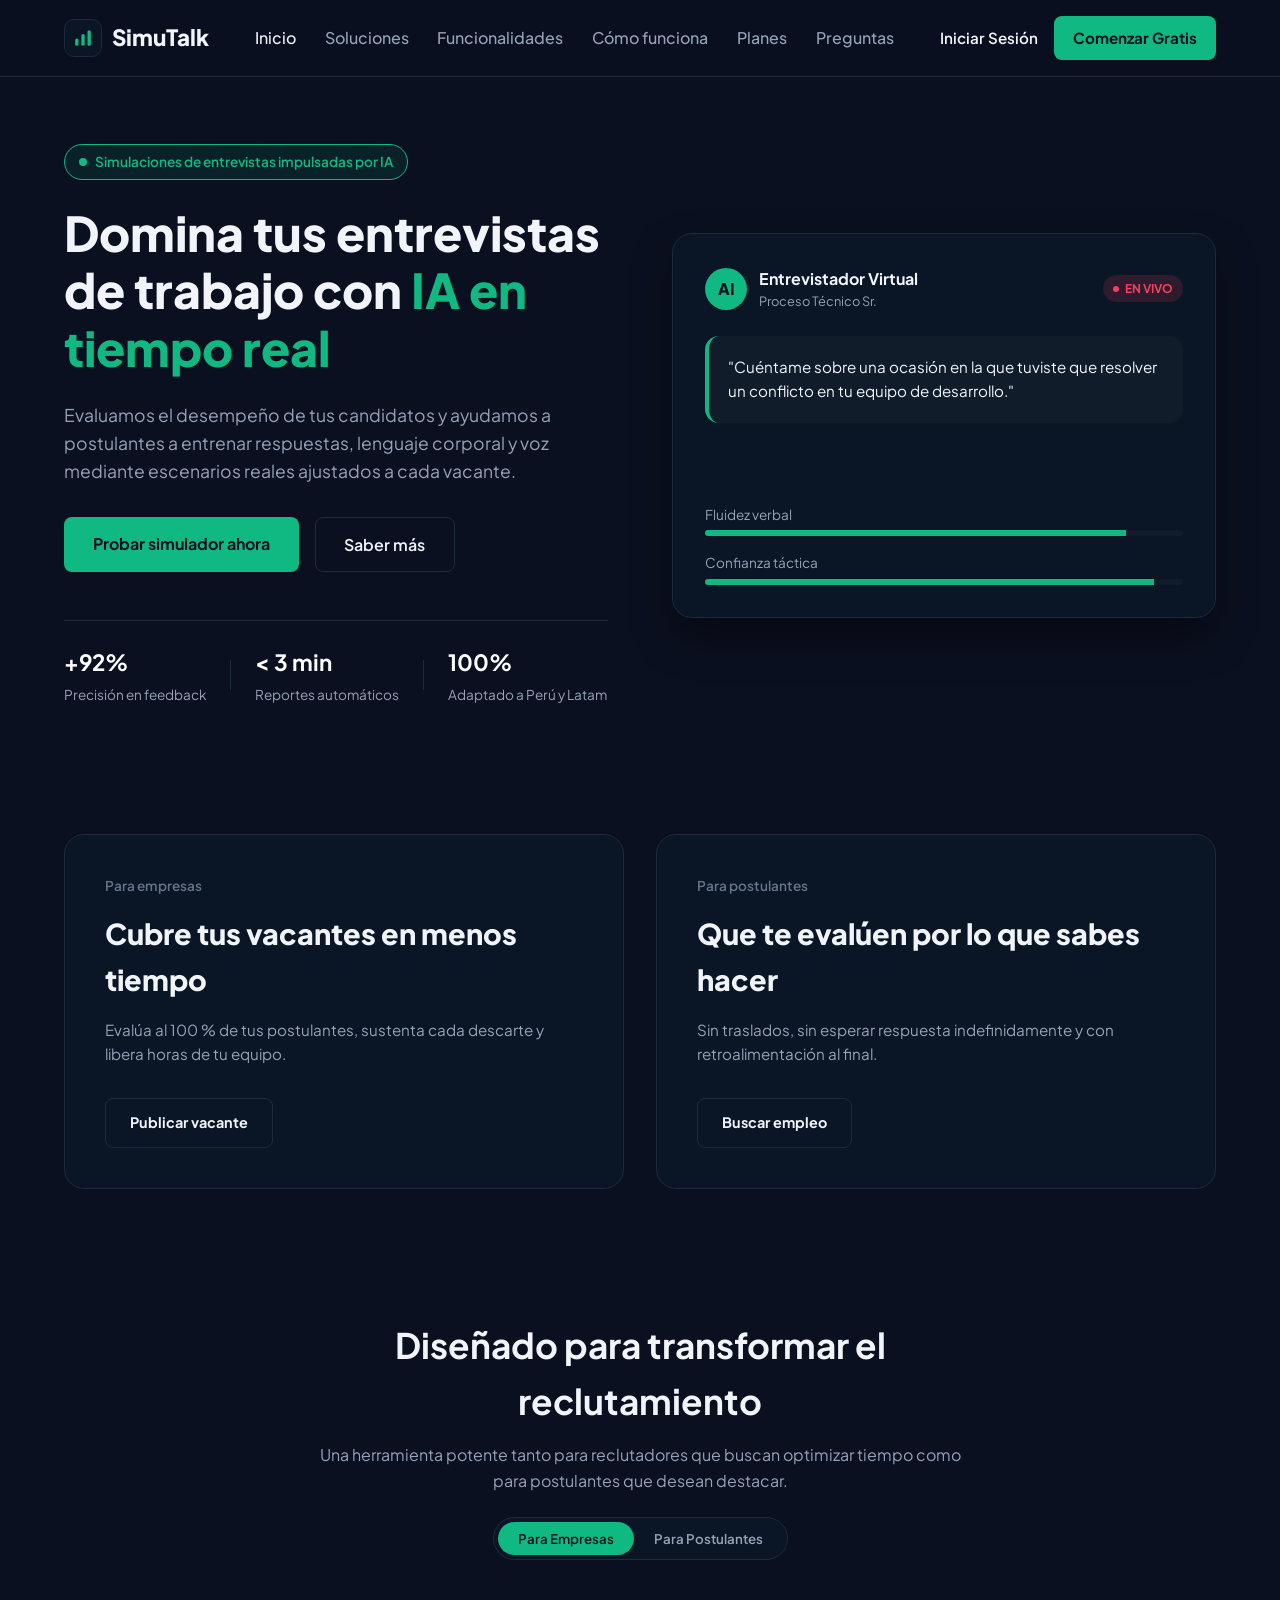
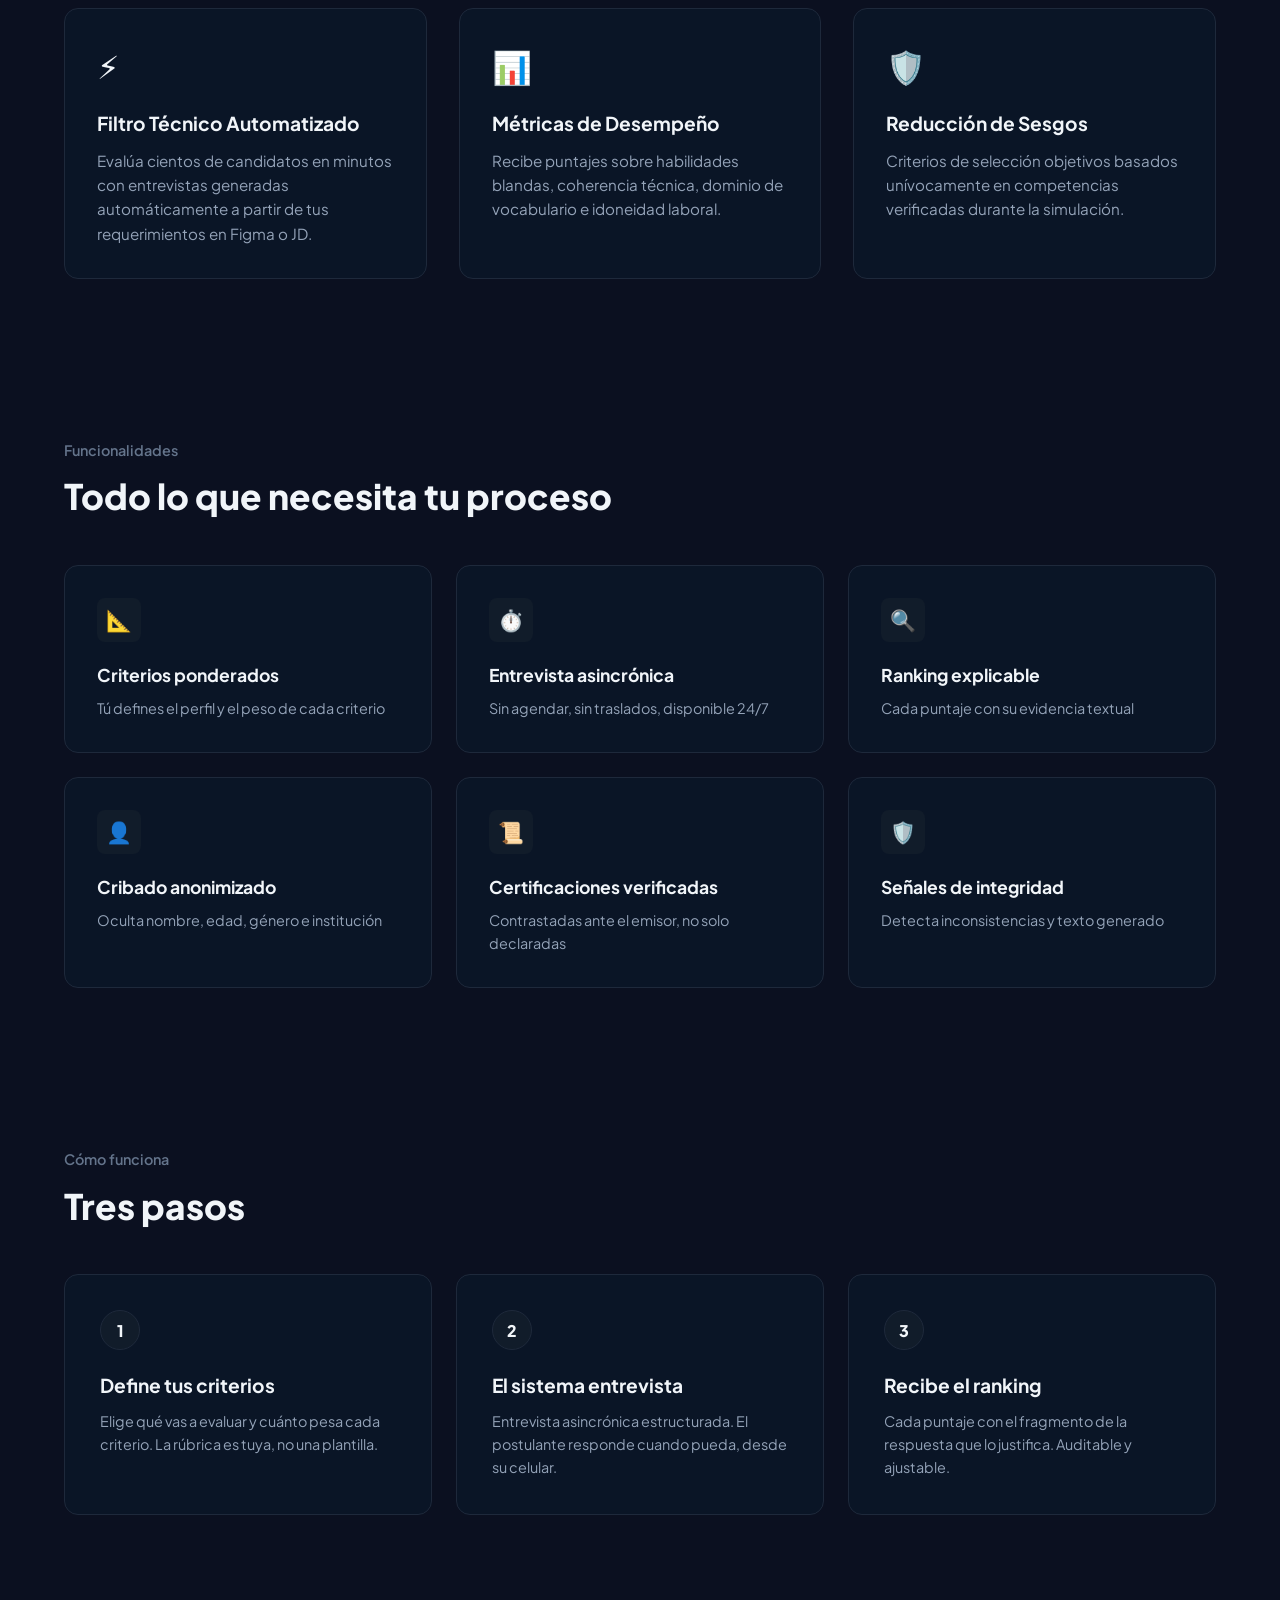
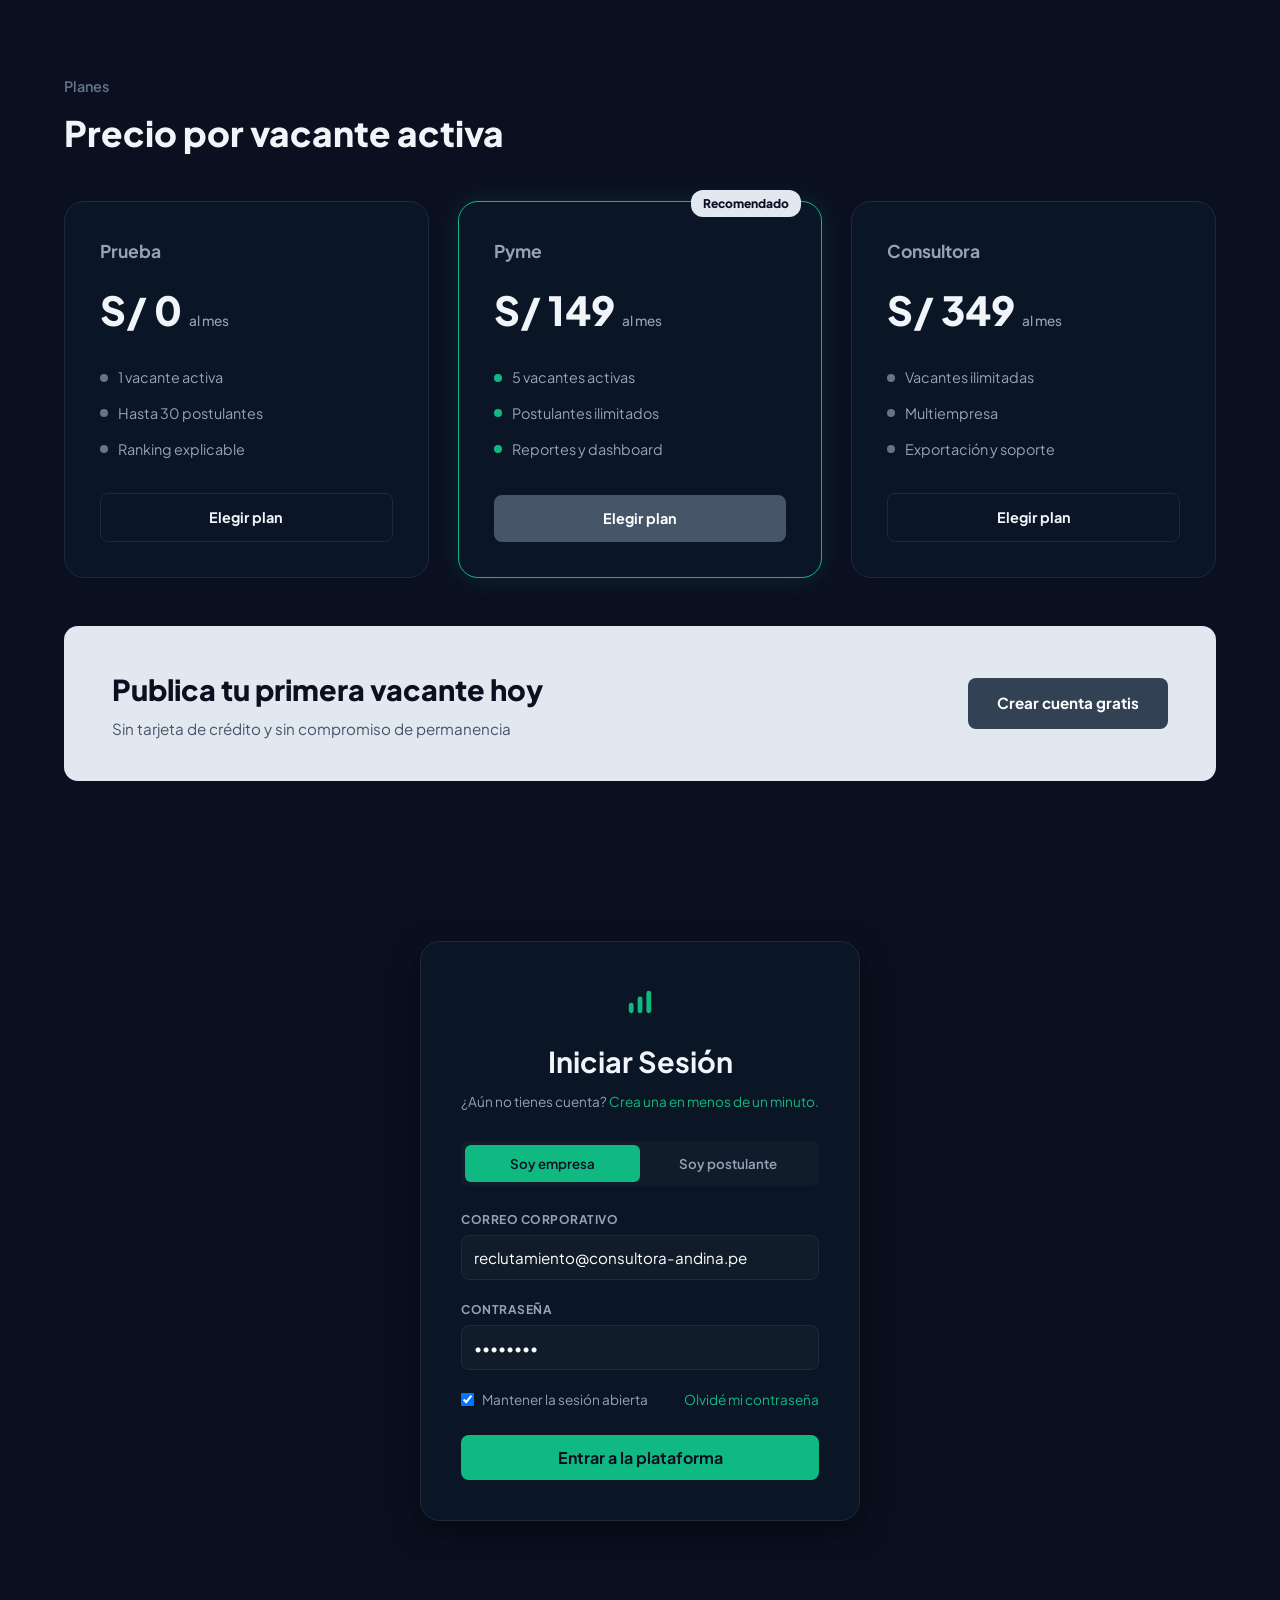
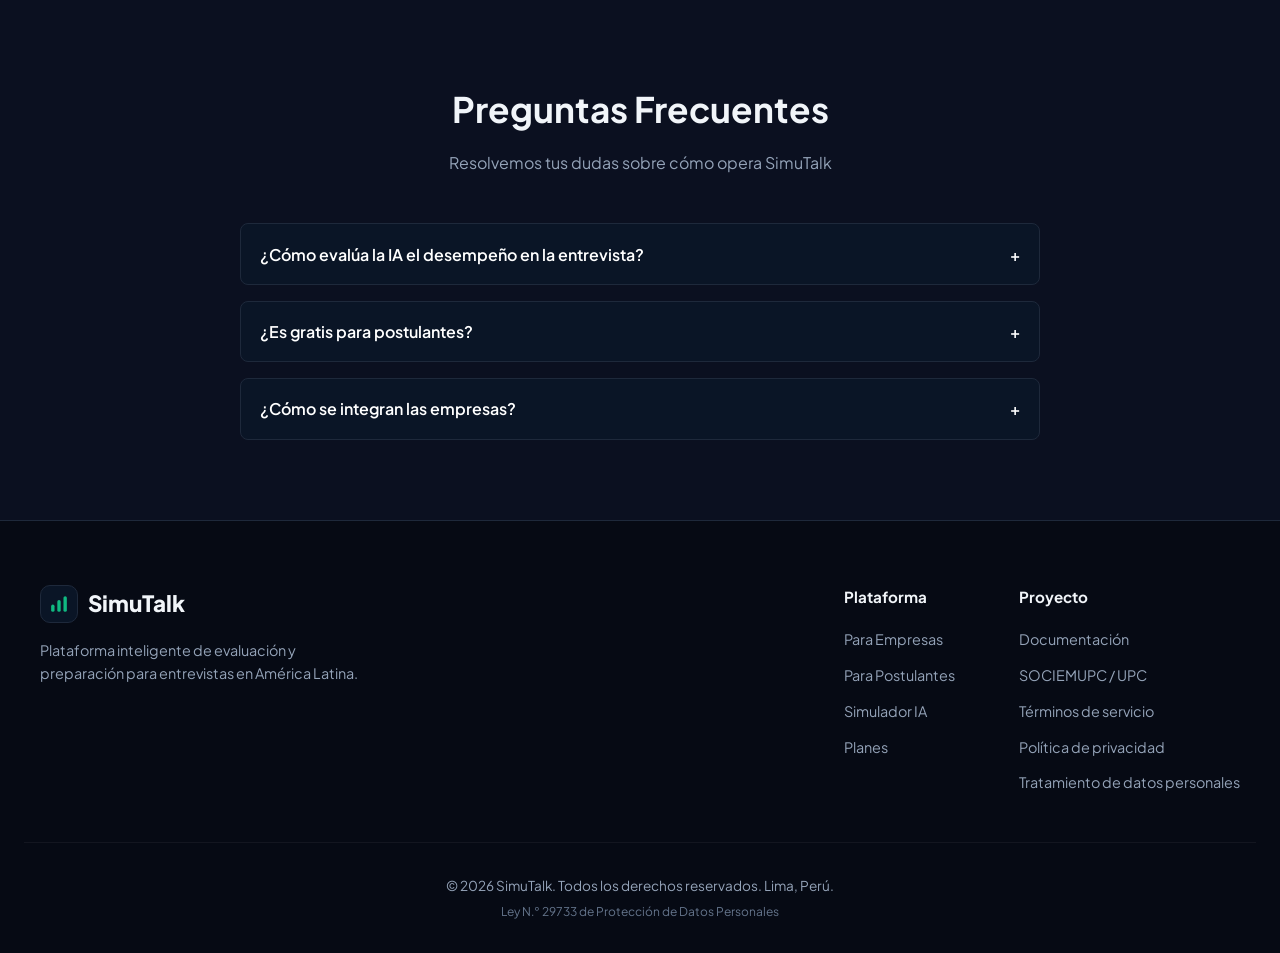
==== index.html @ 4c12c2a9 "Landing-page" ====
<!DOCTYPE html>
<html lang="es">
  <head>
    <meta charset="UTF-8" />
    <meta name="viewport" content="width=device-width, initial-scale=1.0" />
    <title>SimuTalk - Plataforma de Simulación de Entrevistas con IA</title>
    <link rel="preconnect" href="https://fonts.googleapis.com" />
    <link rel="preconnect" href="https://fonts.gstatic.com" crossorigin />
    <link
      href="https://fonts.googleapis.com/css2?family=Plus+Jakarta+Sans:wght@400;500;600;700;800&display=swap"
      rel="stylesheet"
    />
    <link rel="stylesheet" href="styles.css" />
  </head>
  <body>
    <!-- NAVEGACIÓN -->
    <header class="navbar">
      <div class="nav-container">
        <a href="#" class="brand-logo">
          <div class="logo-icon">
            <svg
              viewBox="0 0 100 100"
              fill="none"
              xmlns="http://www.w3.org/2000/svg"
            >
              <rect
                x="22"
                y="52"
                width="12"
                height="26"
                rx="6"
                fill="#10B981"
              />
              <rect
                x="44"
                y="36"
                width="12"
                height="42"
                rx="6"
                fill="#10B981"
              />
              <rect
                x="66"
                y="22"
                width="12"
                height="56"
                rx="6"
                fill="#10B981"
              />
            </svg>
          </div>
          <span class="logo-text">SimuTalk</span>
        </a>

        <nav class="nav-menu" id="navMenu">
          <a href="#inicio" class="nav-link active">Inicio</a>
          <a href="#soluciones" class="nav-link">Soluciones</a>
          <a href="#funcionalidades" class="nav-link">Funcionalidades</a>
          <a href="#como-funciona" class="nav-link">Cómo funciona</a>
          <a href="#planes" class="nav-link">Planes</a>
          <a href="#faq" class="nav-link">Preguntas</a>
        </nav>

        <div class="nav-actions">
          <a href="#login" class="btn-login-nav">Iniciar Sesión</a>
          <a href="#login" class="btn-primary-nav">Comenzar Gratis</a>
        </div>

        <button class="menu-toggle" id="menuToggle" aria-label="Abrir menú">
          <span></span>
          <span></span>
          <span></span>
        </button>
      </div>
    </header>

    <!-- HERO SECTION -->
    <section class="hero-section" id="inicio">
      <div class="hero-container">
        <div class="hero-content">
          <div class="hero-badge">
            <span class="badge-dot"></span>
            Simulaciones de entrevistas impulsadas por IA
          </div>
          <h1 class="hero-title">
            Domina tus entrevistas de trabajo con
            <span class="highlight">IA en tiempo real</span>
          </h1>
          <p class="hero-description">
            Evaluamos el desempeño de tus candidatos y ayudamos a postulantes a
            entrenar respuestas, lenguaje corporal y voz mediante escenarios
            reales ajustados a cada vacante.
          </p>
          <div class="hero-buttons">
            <a href="#login" class="btn-hero-primary">Probar simulador ahora</a>
            <a href="#soluciones" class="btn-hero-secondary">Saber más</a>
          </div>
          <div class="hero-stats">
            <div class="stat-item">
              <strong>+92%</strong>
              <span>Precisión en feedback</span>
            </div>
            <div class="stat-divider"></div>
            <div class="stat-item">
              <strong>&lt; 3 min</strong>
              <span>Reportes automáticos</span>
            </div>
            <div class="stat-divider"></div>
            <div class="stat-item">
              <strong>100%</strong>
              <span>Adaptado a Perú y Latam</span>
            </div>
          </div>
        </div>

        <div class="hero-visual">
          <div class="visual-card-main">
            <div class="card-header">
              <div class="card-user">
                <div class="avatar-ph">AI</div>
                <div>
                  <h4>Entrevistador Virtual</h4>
                  <p>Proceso Técnico Sr.</p>
                </div>
              </div>
              <span class="live-pill"><span class="pulse"></span> EN VIVO</span>
            </div>
            <div class="card-body">
              <div class="chat-bubble ai-bubble">
                "Cuéntame sobre una ocasión en la que tuviste que resolver un
                conflicto en tu equipo de desarrollo."
              </div>
              <div class="audio-wave">
                <span></span><span></span><span></span><span></span
                ><span></span> <span></span><span></span><span></span>
              </div>
              <div class="metrics-grid">
                <div class="metric">
                  <span>Fluidez verbal</span>
                  <div class="progress-bar">
                    <div class="fill" style="width: 88%"></div>
                  </div>
                </div>
                <div class="metric">
                  <span>Confianza táctica</span>
                  <div class="progress-bar">
                    <div class="fill" style="width: 94%"></div>
                  </div>
                </div>
              </div>
            </div>
          </div>
        </div>
      </div>
    </section>

    <!-- SECCIÓN DUAL CTA POR PÚBLICO -->
    <section class="dual-cta-section">
      <div class="section-container">
        <div class="dual-grid">
          <div class="dual-card">
            <span class="category-tag">Para empresas</span>
            <h2>Cubre tus vacantes en menos tiempo</h2>
            <p>
              Evalúa al 100 % de tus postulantes, sustenta cada descarte y
              libera horas de tu equipo.
            </p>
            <a href="#login" class="btn-cta-card">Publicar vacante</a>
          </div>
          <div class="dual-card">
            <span class="category-tag">Para postulantes</span>
            <h2>Que te evalúen por lo que sabes hacer</h2>
            <p>
              Sin traslados, sin esperar respuesta indefinidamente y con
              retroalimentación al final.
            </p>
            <a href="#login" class="btn-cta-card">Buscar empleo</a>
          </div>
        </div>
      </div>
    </section>

    <!-- SECCIÓN SOLUCIONES -->
    <section class="solutions-section" id="soluciones">
      <div class="section-header">
        <h2>Diseñado para transformar el reclutamiento</h2>
        <p>
          Una herramienta potente tanto para reclutadores que buscan optimizar
          tiempo como para postulantes que desean destacar.
        </p>

        <div class="toggle-container">
          <button class="toggle-btn active" id="tab-empresa">
            Para Empresas
          </button>
          <button class="toggle-btn" id="tab-postulante">
            Para Postulantes
          </button>
        </div>
      </div>

      <!-- Contenido Empresa -->
      <div class="solutions-grid" id="content-empresa">
        <div class="solution-card">
          <div class="card-icon">⚡</div>
          <h3>Filtro Técnico Automatizado</h3>
          <p>
            Evalúa cientos de candidatos en minutos con entrevistas generadas
            automáticamente a partir de tus requerimientos en Figma o JD.
          </p>
        </div>
        <div class="solution-card">
          <div class="card-icon">📊</div>
          <h3>Métricas de Desempeño</h3>
          <p>
            Recibe puntajes sobre habilidades blandas, coherencia técnica,
            dominio de vocabulario e idoneidad laboral.
          </p>
        </div>
        <div class="solution-card">
          <div class="card-icon">🛡️</div>
          <h3>Reducción de Sesgos</h3>
          <p>
            Criterios de selección objetivos basados unívocamente en
            competencias verificadas durante la simulación.
          </p>
        </div>
      </div>

      <!-- Contenido Postulante -->
      <div class="solutions-grid hidden" id="content-postulante">
        <div class="solution-card">
          <div class="card-icon">🎯</div>
          <h3>Práctica Sin Estrés</h3>
          <p>
            Entrena las veces que necesites frente a una IA exigente pero
            empática antes de tu entrevista real.
          </p>
        </div>
        <div class="solution-card">
          <div class="card-icon">💡</div>
          <h3>Feedback Inmediato</h3>
          <p>
            Descubre al instante tus muletillas, pausas innecesarias y
            fortalezas en tu discurso para corregir al momento.
          </p>
        </div>
        <div class="solution-card">
          <div class="card-icon">📈</div>
          <h3>Banco de Preguntas Reales</h3>
          <p>
            Accede a preguntas de evaluación utilizadas actualmente por empresas
            top del sector TI y de servicios.
          </p>
        </div>
      </div>
    </section>

    <!-- SECCIÓN FUNCIONALIDADES -->
    <section class="features-section" id="funcionalidades">
      <div class="section-container">
        <div class="section-header-left">
          <span class="sub-title-tag">Funcionalidades</span>
          <h2>Todo lo que necesita tu proceso</h2>
        </div>

        <div class="features-grid">
          <div class="feature-card">
            <div class="feature-icon-box">📐</div>
            <h3>Criterios ponderados</h3>
            <p>Tú defines el perfil y el peso de cada criterio</p>
          </div>
          <div class="feature-card">
            <div class="feature-icon-box">⏱️</div>
            <h3>Entrevista asincrónica</h3>
            <p>Sin agendar, sin traslados, disponible 24/7</p>
          </div>
          <div class="feature-card">
            <div class="feature-icon-box">🔍</div>
            <h3>Ranking explicable</h3>
            <p>Cada puntaje con su evidencia textual</p>
          </div>
          <div class="feature-card">
            <div class="feature-icon-box">👤</div>
            <h3>Cribado anonimizado</h3>
            <p>Oculta nombre, edad, género e institución</p>
          </div>
          <div class="feature-card">
            <div class="feature-icon-box">📜</div>
            <h3>Certificaciones verificadas</h3>
            <p>Contrastadas ante el emisor, no solo declaradas</p>
          </div>
          <div class="feature-card">
            <div class="feature-icon-box">🛡️</div>
            <h3>Señales de integridad</h3>
            <p>Detecta inconsistencias y texto generado</p>
          </div>
        </div>
      </div>
    </section>

    <!-- SECCIÓN CÓMO FUNCIONA -->
    <section class="how-it-works-section" id="como-funciona">
      <div class="section-container">
        <div class="section-header-left">
          <span class="sub-title-tag">Cómo funciona</span>
          <h2>Tres pasos</h2>
        </div>

        <div class="steps-grid">
          <div class="step-card">
            <div class="step-number">1</div>
            <h3>Define tus criterios</h3>
            <p>
              Elige qué vas a evaluar y cuánto pesa cada criterio. La rúbrica es
              tuya, no una plantilla.
            </p>
          </div>
          <div class="step-card">
            <div class="step-number">2</div>
            <h3>El sistema entrevista</h3>
            <p>
              Entrevista asincrónica estructurada. El postulante responde cuando
              pueda, desde su celular.
            </p>
          </div>
          <div class="step-card">
            <div class="step-number">3</div>
            <h3>Recibe el ranking</h3>
            <p>
              Cada puntaje con el fragmento de la respuesta que lo justifica.
              Auditable y ajustable.
            </p>
          </div>
        </div>
      </div>
    </section>

    <!-- SECCIÓN PLANES / PRECIOS -->
    <section class="pricing-section" id="planes">
      <div class="section-container">
        <div class="section-header-left">
          <span class="sub-title-tag">Planes</span>
          <h2>Precio por vacante activa</h2>
        </div>

        <div class="pricing-grid">
          <!-- Prueba -->
          <div class="pricing-card">
            <div class="pricing-header">
              <h3>Prueba</h3>
              <div class="price-amount">S/ 0 <span>al mes</span></div>
            </div>
            <ul class="pricing-features">
              <li><span class="check-dot"></span> 1 vacante activa</li>
              <li><span class="check-dot"></span> Hasta 30 postulantes</li>
              <li><span class="check-dot"></span> Ranking explicable</li>
            </ul>
            <a href="#login" class="btn-plan-outline">Elegir plan</a>
          </div>

          <!-- Pyme -->
          <div class="pricing-card featured">
            <div class="recommended-badge">Recomendado</div>
            <div class="pricing-header">
              <h3>Pyme</h3>
              <div class="price-amount">S/ 149 <span>al mes</span></div>
            </div>
            <ul class="pricing-features">
              <li><span class="check-dot"></span> 5 vacantes activas</li>
              <li><span class="check-dot"></span> Postulantes ilimitados</li>
              <li><span class="check-dot"></span> Reportes y dashboard</li>
            </ul>
            <a href="#login" class="btn-plan-filled">Elegir plan</a>
          </div>

          <!-- Consultora -->
          <div class="pricing-card">
            <div class="pricing-header">
              <h3>Consultora</h3>
              <div class="price-amount">S/ 349 <span>al mes</span></div>
            </div>
            <ul class="pricing-features">
              <li><span class="check-dot"></span> Vacantes ilimitadas</li>
              <li><span class="check-dot"></span> Multiempresa</li>
              <li><span class="check-dot"></span> Exportación y soporte</li>
            </ul>
            <a href="#login" class="btn-plan-outline">Elegir plan</a>
          </div>
        </div>

        <!-- Banner Publica Vacante -->
        <div class="pricing-banner">
          <div class="banner-text">
            <h3>Publica tu primera vacante hoy</h3>
            <p>Sin tarjeta de crédito y sin compromiso de permanencia</p>
          </div>
          <a href="#login" class="btn-banner-primary">Crear cuenta gratis</a>
        </div>
      </div>
    </section>

    <!-- SECCIÓN LOGIN -->
    <section class="login-section" id="login">
      <div class="login-wrapper">
        <div class="login-header">
          <div class="login-logo">
            <svg viewBox="0 0 100 100" fill="none" width="40" height="40">
              <rect
                x="22"
                y="52"
                width="12"
                height="26"
                rx="6"
                fill="#10B981"
              />
              <rect
                x="44"
                y="36"
                width="12"
                height="42"
                rx="6"
                fill="#10B981"
              />
              <rect
                x="66"
                y="22"
                width="12"
                height="56"
                rx="6"
                fill="#10B981"
              />
            </svg>
          </div>
          <h2>Iniciar Sesión</h2>
          <p class="subtitle">
            ¿Aún no tienes cuenta?
            <a href="#">Crea una en menos de un minuto.</a>
          </p>
        </div>

        <div class="role-selector">
          <button id="btn-empresa" class="role-btn active" type="button">
            Soy empresa
          </button>
          <button id="btn-postulante" class="role-btn" type="button">
            Soy postulante
          </button>
        </div>

        <form class="login-form" onsubmit="event.preventDefault();">
          <div class="form-group">
            <label id="label-email">CORREO CORPORATIVO</label>
            <input
              id="input-email"
              type="email"
              placeholder="ejemplo@empresa.com"
              value="reclutamiento@consultora-andina.pe"
              required
            />
          </div>

          <div class="form-group">
            <label>CONTRASEÑA</label>
            <input
              type="password"
              placeholder="••••••••••••"
              value="12345678"
              required
            />
          </div>

          <div class="form-options">
            <label class="checkbox-label">
              <input type="checkbox" checked />
              <span>Mantener la sesión abierta</span>
            </label>
            <a href="#" class="forgot-link">Olvidé mi contraseña</a>
          </div>

          <button type="submit" class="btn-submit">
            Entrar a la plataforma
          </button>
        </form>
      </div>
    </section>

    <!-- SECCIÓN FAQ -->
    <section class="faq-section" id="faq">
      <div class="section-header">
        <h2>Preguntas Frecuentes</h2>
        <p>Resolvemos tus dudas sobre cómo opera SimuTalk</p>
      </div>

      <div class="faq-accordion">
        <div class="faq-item">
          <button class="faq-question">
            <span>¿Cómo evalúa la IA el desempeño en la entrevista?</span>
            <span class="icon">+</span>
          </button>
          <div class="faq-answer">
            <p>
              Nuestra IA analiza transcripciones de voz en tiempo real, tono,
              velocidad de comunicación y coincidencia técnica con los
              requerimientos específicos definidos por la empresa.
            </p>
          </div>
        </div>

        <div class="faq-item">
          <button class="faq-question">
            <span>¿Es gratis para postulantes?</span>
            <span class="icon">+</span>
          </button>
          <div class="faq-answer">
            <p>
              Sí, contarás con créditos gratuitos mensuales para realizar
              simulaciones libres y recibir reportes con recomendaciones de
              mejora.
            </p>
          </div>
        </div>

        <div class="faq-item">
          <button class="faq-question">
            <span>¿Cómo se integran las empresas?</span>
            <span class="icon">+</span>
          </button>
          <div class="faq-answer">
            <p>
              Las empresas pueden cargar sus descripciones de puestos de trabajo
              o conectar su ATS para invitar postulantes a completar la etapa de
              entrevista automatizada.
            </p>
          </div>
        </div>
      </div>
    </section>

    <!-- FOOTER -->
    <footer class="footer">
      <div class="footer-container">
        <div class="footer-brand">
          <div class="brand-logo">
            <div class="logo-icon white-icon">
              <svg viewBox="0 0 100 100" fill="none" width="28" height="28">
                <rect
                  x="22"
                  y="52"
                  width="12"
                  height="26"
                  rx="6"
                  fill="#10B981"
                />
                <rect
                  x="44"
                  y="36"
                  width="12"
                  height="42"
                  rx="6"
                  fill="#10B981"
                />
                <rect
                  x="66"
                  y="22"
                  width="12"
                  height="56"
                  rx="6"
                  fill="#10B981"
                />
              </svg>
            </div>
            <span class="logo-text">SimuTalk</span>
          </div>
          <p>
            Plataforma inteligente de evaluación y preparación para entrevistas
            en América Latina.
          </p>
        </div>

        <div class="footer-links">
          <div class="link-col">
            <h4>Plataforma</h4>
            <a href="#soluciones">Para Empresas</a>
            <a href="#soluciones">Para Postulantes</a>
            <a href="#inicio">Simulador IA</a>
            <a href="#planes">Planes</a>
          </div>
          <div class="link-col">
            <h4>Proyecto</h4>
            <a href="#">Documentación</a>
            <a href="#">SOCIEMUPC / UPC</a>
            <a href="#">Términos de servicio</a>
            <a href="#">Política de privacidad</a>
            <a href="#">Tratamiento de datos personales</a>
          </div>
        </div>
      </div>
      <div class="footer-bottom">
        <p>&copy; 2026 SimuTalk. Todos los derechos reservados. Lima, Perú.</p>
        <p class="legal-subtext">
          Ley N.° 29733 de Protección de Datos Personales
        </p>
      </div>
    </footer>

    <script src="script.js"></script>
  </body>
</html>
---- styles.css ----
* {
  box-sizing: border-box;
  margin: 0;
  padding: 0;
  font-family: "Plus Jakarta Sans", system-ui, -apple-system, sans-serif;
}

body {
  background-color: #0b1020;
  color: #f1f5f9;
  line-height: 1.6;
  overflow-x: hidden;
}

a {
  color: inherit;
  text-decoration: none;
}

.section-container {
  max-width: 1200px;
  margin: 0 auto;
  padding: 0 1.5rem;
}

.section-header-left {
  margin-bottom: 2.5rem;
}

.sub-title-tag {
  color: #64748b;
  font-size: 0.9rem;
  font-weight: 600;
  display: block;
  margin-bottom: 0.4rem;
}

.section-header-left h2 {
  font-size: 2.2rem;
  font-weight: 800;
  color: #f1f5f9;
}

/* NAVBAR */
.navbar {
  position: fixed;
  top: 0;
  left: 0;
  width: 100%;
  background: rgba(11, 16, 32, 0.9);
  backdrop-filter: blur(12px);
  z-index: 1000;
  border-bottom: 1px solid #1e293b;
}

.nav-container {
  max-width: 1200px;
  margin: 0 auto;
  padding: 1rem 1.5rem;
  display: flex;
  align-items: center;
  justify-content: space-between;
}

.brand-logo {
  display: flex;
  align-items: center;
  gap: 10px;
  font-weight: 800;
  font-size: 1.4rem;
}

.logo-icon {
  width: 38px;
  height: 38px;
  background: #0a1526;
  border: 1px solid #1e293b;
  border-radius: 10px;
  display: flex;
  align-items: center;
  justify-content: center;
  padding: 4px;
}

.white-icon {
  background: #0a1526;
}

.nav-menu {
  display: flex;
  gap: 1.8rem;
}

.nav-link {
  color: #94a3b8;
  font-weight: 500;
  transition: color 0.3s;
}

.nav-link:hover,
.nav-link.active {
  color: #f1f5f9;
}

.nav-actions {
  display: flex;
  gap: 1rem;
  align-items: center;
}

.btn-login-nav {
  color: #f1f5f9;
  font-weight: 600;
  font-size: 0.95rem;
}

.btn-primary-nav {
  background: #10b981;
  color: #0b1020;
  padding: 0.6rem 1.2rem;
  border-radius: 8px;
  font-weight: 700;
  font-size: 0.95rem;
  transition: background 0.3s;
}

.btn-primary-nav:hover {
  background: #059669;
}

.menu-toggle {
  display: none;
  background: none;
  border: none;
  cursor: pointer;
  flex-direction: column;
  gap: 5px;
}

.menu-toggle span {
  width: 24px;
  height: 2px;
  background: white;
  border-radius: 2px;
}

/* HERO SECTION */
.hero-section {
  padding: 9rem 1.5rem 5rem;
  max-width: 1200px;
  margin: 0 auto;
}

.hero-container {
  display: grid;
  grid-template-columns: 1fr 1fr;
  gap: 4rem;
  align-items: center;
}

.hero-badge {
  display: inline-flex;
  align-items: center;
  gap: 8px;
  background: rgba(16, 185, 129, 0.1);
  border: 1px solid #10b981;
  color: #10b981;
  padding: 6px 14px;
  border-radius: 30px;
  font-size: 0.85rem;
  font-weight: 600;
  margin-bottom: 1.5rem;
}

.badge-dot {
  width: 8px;
  height: 8px;
  background: #10b981;
  border-radius: 50%;
}

.hero-title {
  font-size: 3rem;
  line-height: 1.2;
  font-weight: 800;
  margin-bottom: 1.5rem;
}

.hero-title .highlight {
  color: #10b981;
}

.hero-description {
  color: #94a3b8;
  font-size: 1.1rem;
  margin-bottom: 2rem;
}

.hero-buttons {
  display: flex;
  gap: 1rem;
  margin-bottom: 3rem;
}

.btn-hero-primary {
  background: #10b981;
  color: #0b1020;
  padding: 0.85rem 1.8rem;
  border-radius: 8px;
  font-weight: 700;
  transition: transform 0.2s, background 0.2s;
}

.btn-hero-primary:hover {
  background: #059669;
  transform: translateY(-2px);
}

.btn-hero-secondary {
  border: 1px solid #1e293b;
  padding: 0.85rem 1.8rem;
  border-radius: 8px;
  font-weight: 600;
  color: #f1f5f9;
}

.btn-hero-secondary:hover {
  background: #0a1526;
}

.hero-stats {
  display: flex;
  align-items: center;
  gap: 1.5rem;
  border-top: 1px solid #1e293b;
  padding-top: 1.5rem;
}

.stat-item strong {
  display: block;
  font-size: 1.4rem;
  color: white;
}

.stat-item span {
  font-size: 0.85rem;
  color: #94a3b8;
}

.stat-divider {
  width: 1px;
  height: 30px;
  background: #1e293b;
}

/* VISUAL CARD HERO */
.visual-card-main {
  background: #0a1526;
  border: 1px solid #1e293b;
  border-radius: 20px;
  padding: 2rem;
  box-shadow: 0 20px 40px rgba(0, 0, 0, 0.4);
}

.card-header {
  display: flex;
  justify-content: space-between;
  align-items: center;
  margin-bottom: 1.5rem;
}

.card-user {
  display: flex;
  gap: 12px;
  align-items: center;
}

.avatar-ph {
  width: 42px;
  height: 42px;
  background: #10b981;
  color: #0b1020;
  border-radius: 50%;
  display: flex;
  align-items: center;
  justify-content: center;
  font-weight: 800;
}

.card-user h4 {
  font-size: 1rem;
}

.card-user p {
  font-size: 0.8rem;
  color: #94a3b8;
}

.live-pill {
  font-size: 0.75rem;
  background: rgba(244, 63, 94, 0.15);
  color: #f43f5e;
  padding: 4px 10px;
  border-radius: 20px;
  font-weight: 700;
  display: flex;
  align-items: center;
  gap: 6px;
}

.pulse {
  width: 6px;
  height: 6px;
  background: #f43f5e;
  border-radius: 50%;
}

.chat-bubble {
  background: #111c2a;
  padding: 1.2rem;
  border-radius: 14px;
  border-left: 4px solid #10b981;
  margin-bottom: 1.5rem;
  font-size: 0.95rem;
}

.audio-wave {
  display: flex;
  gap: 6px;
  align-items: center;
  justify-content: center;
  height: 30px;
  margin-bottom: 1.5rem;
}

.audio-wave span {
  width: 4px;
  background: #10b981;
  border-radius: 4px;
  animation: wave 1.2s infinite ease-in-out;
}

.audio-wave span:nth-child(2) {
  animation-delay: 0.2s;
}
.audio-wave span:nth-child(3) {
  animation-delay: 0.4s;
}
.audio-wave span:nth-child(4) {
  animation-delay: 0.1s;
}
.audio-wave span:nth-child(5) {
  animation-delay: 0.5s;
}

@keyframes wave {
  0%,
  100% {
    height: 8px;
  }
  50% {
    height: 28px;
  }
}

.metrics-grid {
  display: flex;
  flex-direction: column;
  gap: 0.8rem;
}

.metric span {
  font-size: 0.85rem;
  color: #94a3b8;
}

.progress-bar {
  height: 6px;
  background: #111c2a;
  border-radius: 3px;
  overflow: hidden;
  margin-top: 4px;
}

.progress-bar .fill {
  height: 100%;
  background: #10b981;
}

/* SECCIÓN DUAL CTA POR PÚBLICO */
.dual-cta-section {
  padding: 3rem 0;
}

.dual-grid {
  display: grid;
  grid-template-columns: 1fr 1fr;
  gap: 2rem;
}

.dual-card {
  background: #0a1526;
  border: 1px solid #1e293b;
  border-radius: 20px;
  padding: 2.5rem;
  display: flex;
  flex-direction: column;
  align-items: flex-start;
  transition: transform 0.3s ease;
}

.dual-card:hover {
  transform: translateY(-4px);
  border-color: rgba(16, 185, 129, 0.4);
}

.category-tag {
  color: #64748b;
  font-size: 0.85rem;
  font-weight: 600;
  margin-bottom: 0.8rem;
}

.dual-card h2 {
  font-size: 1.8rem;
  font-weight: 800;
  margin-bottom: 1rem;
}

.dual-card p {
  color: #94a3b8;
  font-size: 0.95rem;
  margin-bottom: 2rem;
  flex-grow: 1;
}

.btn-cta-card {
  border: 1px solid #1e293b;
  padding: 0.75rem 1.5rem;
  border-radius: 8px;
  font-weight: 700;
  font-size: 0.9rem;
  color: #f1f5f9;
  transition: all 0.3s ease;
}

.btn-cta-card:hover {
  background: #10b981;
  color: #0b1020;
  border-color: #10b981;
}

/* SECCIÓN SOLUCIONES */
.solutions-section {
  padding: 5rem 1.5rem;
  max-width: 1200px;
  margin: 0 auto;
}

.section-header {
  text-align: center;
  max-width: 650px;
  margin: 0 auto 3rem;
}

.section-header h2 {
  font-size: 2.2rem;
  margin-bottom: 0.8rem;
}

.section-header p {
  color: #94a3b8;
}

.toggle-container {
  display: inline-flex;
  background: #0a1526;
  padding: 4px;
  border-radius: 30px;
  border: 1px solid #1e293b;
  margin-top: 1.5rem;
}

.toggle-btn {
  background: none;
  border: none;
  color: #94a3b8;
  padding: 8px 20px;
  border-radius: 20px;
  cursor: pointer;
  font-weight: 600;
  transition: all 0.3s;
}

.toggle-btn.active {
  background: #10b981;
  color: #0b1020;
}

.solutions-grid {
  display: grid;
  grid-template-columns: repeat(3, 1fr);
  gap: 2rem;
}

.solutions-grid.hidden {
  display: none;
}

.solution-card {
  background: #0a1526;
  border: 1px solid #1e293b;
  padding: 2rem;
  border-radius: 14px;
  transition: transform 0.3s;
}

.solution-card:hover {
  transform: translateY(-5px);
}

.card-icon {
  font-size: 2rem;
  margin-bottom: 1rem;
}

.solution-card h3 {
  font-size: 1.2rem;
  margin-bottom: 0.6rem;
}

.solution-card p {
  color: #94a3b8;
  font-size: 0.95rem;
}

/* SECCIÓN FUNCIONALIDADES */
.features-section {
  padding: 5rem 0;
}

.features-grid {
  display: grid;
  grid-template-columns: repeat(3, 1fr);
  gap: 1.5rem;
}

.feature-card {
  background: #0a1526;
  border: 1px solid #1e293b;
  border-radius: 14px;
  padding: 2rem;
  transition: border-color 0.3s;
}

.feature-card:hover {
  border-color: rgba(16, 185, 129, 0.4);
}

.feature-icon-box {
  width: 44px;
  height: 44px;
  background: #111c2a;
  border-radius: 8px;
  display: flex;
  align-items: center;
  justify-content: center;
  font-size: 1.3rem;
  margin-bottom: 1.2rem;
}

.feature-card h3 {
  font-size: 1.1rem;
  font-weight: 700;
  margin-bottom: 0.5rem;
}

.feature-card p {
  color: #94a3b8;
  font-size: 0.9rem;
}

/* CÓMO FUNCIONA / TRES PASOS */
.how-it-works-section {
  padding: 5rem 0;
}

.steps-grid {
  display: grid;
  grid-template-columns: repeat(3, 1fr);
  gap: 1.5rem;
}

.step-card {
  background: #0a1526;
  border: 1px solid #1e293b;
  border-radius: 14px;
  padding: 2.2rem;
  position: relative;
}

.step-number {
  width: 40px;
  height: 40px;
  background: #111c2a;
  border: 1px solid #1e293b;
  border-radius: 50%;
  display: flex;
  align-items: center;
  justify-content: center;
  font-weight: 800;
  color: #f1f5f9;
  margin-bottom: 1.2rem;
}

.step-card h3 {
  font-size: 1.2rem;
  font-weight: 700;
  margin-bottom: 0.6rem;
}

.step-card p {
  color: #94a3b8;
  font-size: 0.9rem;
}

/* SECCIÓN PLANES / PRECIOS */
.pricing-section {
  padding: 5rem 0;
}

.pricing-grid {
  display: grid;
  grid-template-columns: repeat(3, 1fr);
  gap: 1.8rem;
  align-items: stretch;
  margin-bottom: 3rem;
}

.pricing-card {
  background: #0a1526;
  border: 1px solid #1e293b;
  border-radius: 20px;
  padding: 2.2rem;
  display: flex;
  flex-direction: column;
  position: relative;
}

.pricing-card.featured {
  border-color: #10b981;
  box-shadow: 0 0 25px rgba(16, 185, 129, 0.15);
}

.recommended-badge {
  position: absolute;
  top: -12px;
  right: 20px;
  background: #e2e8f0;
  color: #0b1020;
  font-size: 0.75rem;
  font-weight: 800;
  padding: 4px 12px;
  border-radius: 12px;
}

.pricing-header h3 {
  font-size: 1.1rem;
  color: #94a3b8;
  margin-bottom: 0.8rem;
}

.price-amount {
  font-size: 2.5rem;
  font-weight: 800;
  color: #f1f5f9;
  margin-bottom: 1.5rem;
}

.price-amount span {
  font-size: 0.85rem;
  color: #94a3b8;
  font-weight: 500;
}

.pricing-features {
  list-style: none;
  margin-bottom: 2rem;
  flex-grow: 1;

  display: flex;
  flex-direction: column;
  gap: 0.8rem;
}

.pricing-features li {
  color: #94a3b8;
  font-size: 0.9rem;
  display: flex;
  align-items: center;
  gap: 10px;
}

.check-dot {
  width: 8px;
  height: 8px;
  background: #64748b;
  border-radius: 50%;
}

.pricing-card.featured .check-dot {
  background: #10b981;
}

.btn-plan-outline {
  display: block;
  text-align: center;
  border: 1px solid #1e293b;
  padding: 0.75rem;
  border-radius: 8px;
  font-weight: 700;
  font-size: 0.9rem;
  color: #f1f5f9;
  transition: all 0.2s;
}

.btn-plan-outline:hover {
  background: #111c2a;
}

.btn-plan-filled {
  display: block;
  text-align: center;
  background: #475569;
  color: white;
  padding: 0.75rem;
  border-radius: 8px;
  font-weight: 700;
  font-size: 0.9rem;
  transition: background 0.2s;
}

.btn-plan-filled:hover {
  background: #10b981;
  color: #0b1020;
}

/* BANNER DE PRECIOS / VACANTE */
.pricing-banner {
  background: #e2e8f0;
  color: #0b1020;
  border-radius: 14px;
  padding: 2.5rem 3rem;
  display: flex;
  justify-content: space-between;
  align-items: center;
}

.banner-text h3 {
  font-size: 1.8rem;
  font-weight: 800;
  margin-bottom: 0.3rem;
}

.banner-text p {
  color: #475569;
  font-size: 0.95rem;
}

.btn-banner-primary {
  background: #334155;
  color: white;
  padding: 0.85rem 1.8rem;
  border-radius: 8px;
  font-weight: 700;
  font-size: 0.95rem;
  transition: background 0.2s;
}

.btn-banner-primary:hover {
  background: #0f172a;
}

/* LOGIN SECTION */
.login-section {
  padding: 5rem 1.5rem;
  display: flex;
  justify-content: center;
}

.login-wrapper {
  background: #0a1526;
  border: 1px solid #1e293b;
  width: 100%;
  max-width: 440px;
  padding: 2.5rem;
  border-radius: 20px;
  box-shadow: 0 10px 30px rgba(0, 0, 0, 0.5);
}

.login-header {
  text-align: center;
  margin-bottom: 1.8rem;
}

.login-logo {
  display: flex;
  justify-content: center;
  margin-bottom: 1rem;
}

.login-header h2 {
  font-size: 1.8rem;
  margin-bottom: 0.4rem;
}

.subtitle {
  font-size: 0.85rem;
  color: #94a3b8;
}

.subtitle a {
  color: #10b981;
}

.role-selector {
  display: flex;
  background: #111c2a;
  padding: 4px;
  border-radius: 8px;
  margin-bottom: 1.5rem;
}

.role-btn {
  flex: 1;
  background: none;
  border: none;
  color: #94a3b8;
  padding: 10px;
  border-radius: 6px;
  font-weight: 600;
  cursor: pointer;
  transition: all 0.2s;
}

.role-btn.active {
  background: #10b981;
  color: #0b1020;
}

.form-group {
  margin-bottom: 1.2rem;
}

.form-group label {
  display: block;
  font-size: 0.75rem;
  font-weight: 700;
  color: #94a3b8;
  margin-bottom: 6px;
  letter-spacing: 0.5px;
}

.form-group input {
  width: 100%;
  padding: 12px;
  background: #111c2a;
  border: 1px solid #1e293b;
  border-radius: 8px;
  color: white;
  font-size: 0.95rem;
  outline: none;
}

.form-group input:focus {
  border-color: #10b981;
}

.form-options {
  display: flex;
  justify-content: space-between;
  align-items: center;
  font-size: 0.85rem;
  margin-bottom: 1.5rem;
}

.checkbox-label {
  display: flex;
  align-items: center;
  gap: 8px;
  color: #94a3b8;
  cursor: pointer;
}

.forgot-link {
  color: #10b981;
}

.btn-submit {
  width: 100%;
  background: #10b981;
  color: #0b1020;
  border: none;
  padding: 12px;
  border-radius: 8px;
  font-weight: 700;
  font-size: 1rem;
  cursor: pointer;
  transition: background 0.3s;
}

.btn-submit:hover {
  background: #059669;
}

/* FAQ */
.faq-section {
  padding: 5rem 1.5rem;
  max-width: 1200px;
  margin: 0 auto;
}

.faq-accordion {
  max-width: 800px;
  margin: 0 auto;
  display: flex;
  flex-direction: column;
  gap: 1rem;
}

.faq-item {
  background: #0a1526;
  border: 1px solid #1e293b;
  border-radius: 8px;
  overflow: hidden;
}

.faq-question {
  width: 100%;
  padding: 1.2rem;
  background: none;
  border: none;
  color: white;
  font-size: 1rem;
  font-weight: 600;
  display: flex;
  justify-content: space-between;
  align-items: center;
  cursor: pointer;
  text-align: left;
}

.faq-answer {
  display: none;
  padding: 0 1.2rem 1.2rem;
  color: #94a3b8;
  font-size: 0.95rem;
}

.faq-item.active .faq-answer {
  display: block;
}

/* FOOTER */
.footer {
  border-top: 1px solid #1e293b;
  padding: 4rem 1.5rem 2rem;
  background: #060a14;
}

.footer-container {
  max-width: 1200px;
  margin: 0 auto;
  display: flex;
  justify-content: space-between;
  gap: 3rem;
  margin-bottom: 3rem;
}

.footer-brand {
  max-width: 320px;
}

.footer-brand p {
  color: #94a3b8;
  font-size: 0.9rem;
  margin-top: 1rem;
}

.footer-links {
  display: flex;
  gap: 4rem;
}

.link-col {
  display: flex;
  flex-direction: column;
  gap: 0.8rem;
}

.link-col h4 {
  font-size: 0.95rem;
  margin-bottom: 0.4rem;
}

.link-col a {
  color: #94a3b8;
  font-size: 0.9rem;
}

.link-col a:hover {
  color: white;
}

.footer-bottom {
  text-align: center;
  color: #94a3b8;
  font-size: 0.85rem;
  border-top: 1px solid rgba(255, 255, 255, 0.05);
  padding-top: 2rem;
}

.legal-subtext {
  font-size: 0.75rem;
  color: #64748b;
  margin-top: 0.3rem;
}

/* RESPONSIVE */
@media (max-width: 900px) {
  .hero-container,
  .dual-grid,
  .solutions-grid,
  .features-grid,
  .steps-grid,
  .pricing-grid {
    grid-template-columns: 1fr;
  }

  .pricing-banner {
    flex-direction: column;
    text-align: center;
    gap: 1.5rem;
  }

  .hero-container {
    text-align: center;
  }

  .hero-buttons,
  .hero-stats {
    justify-content: center;
  }

  .nav-menu,
  .nav-actions {
    display: none;
  }

  .nav-menu.mobile-active {
    display: flex;
    flex-direction: column;
    position: absolute;
    top: 100%;
    left: 0;
    width: 100%;
    background: #0a1526;
    padding: 1.5rem;
    border-bottom: 1px solid #1e293b;
  }

  .menu-toggle {
    display: flex;
  }

  .footer-container {
    flex-direction: column;
  }
}
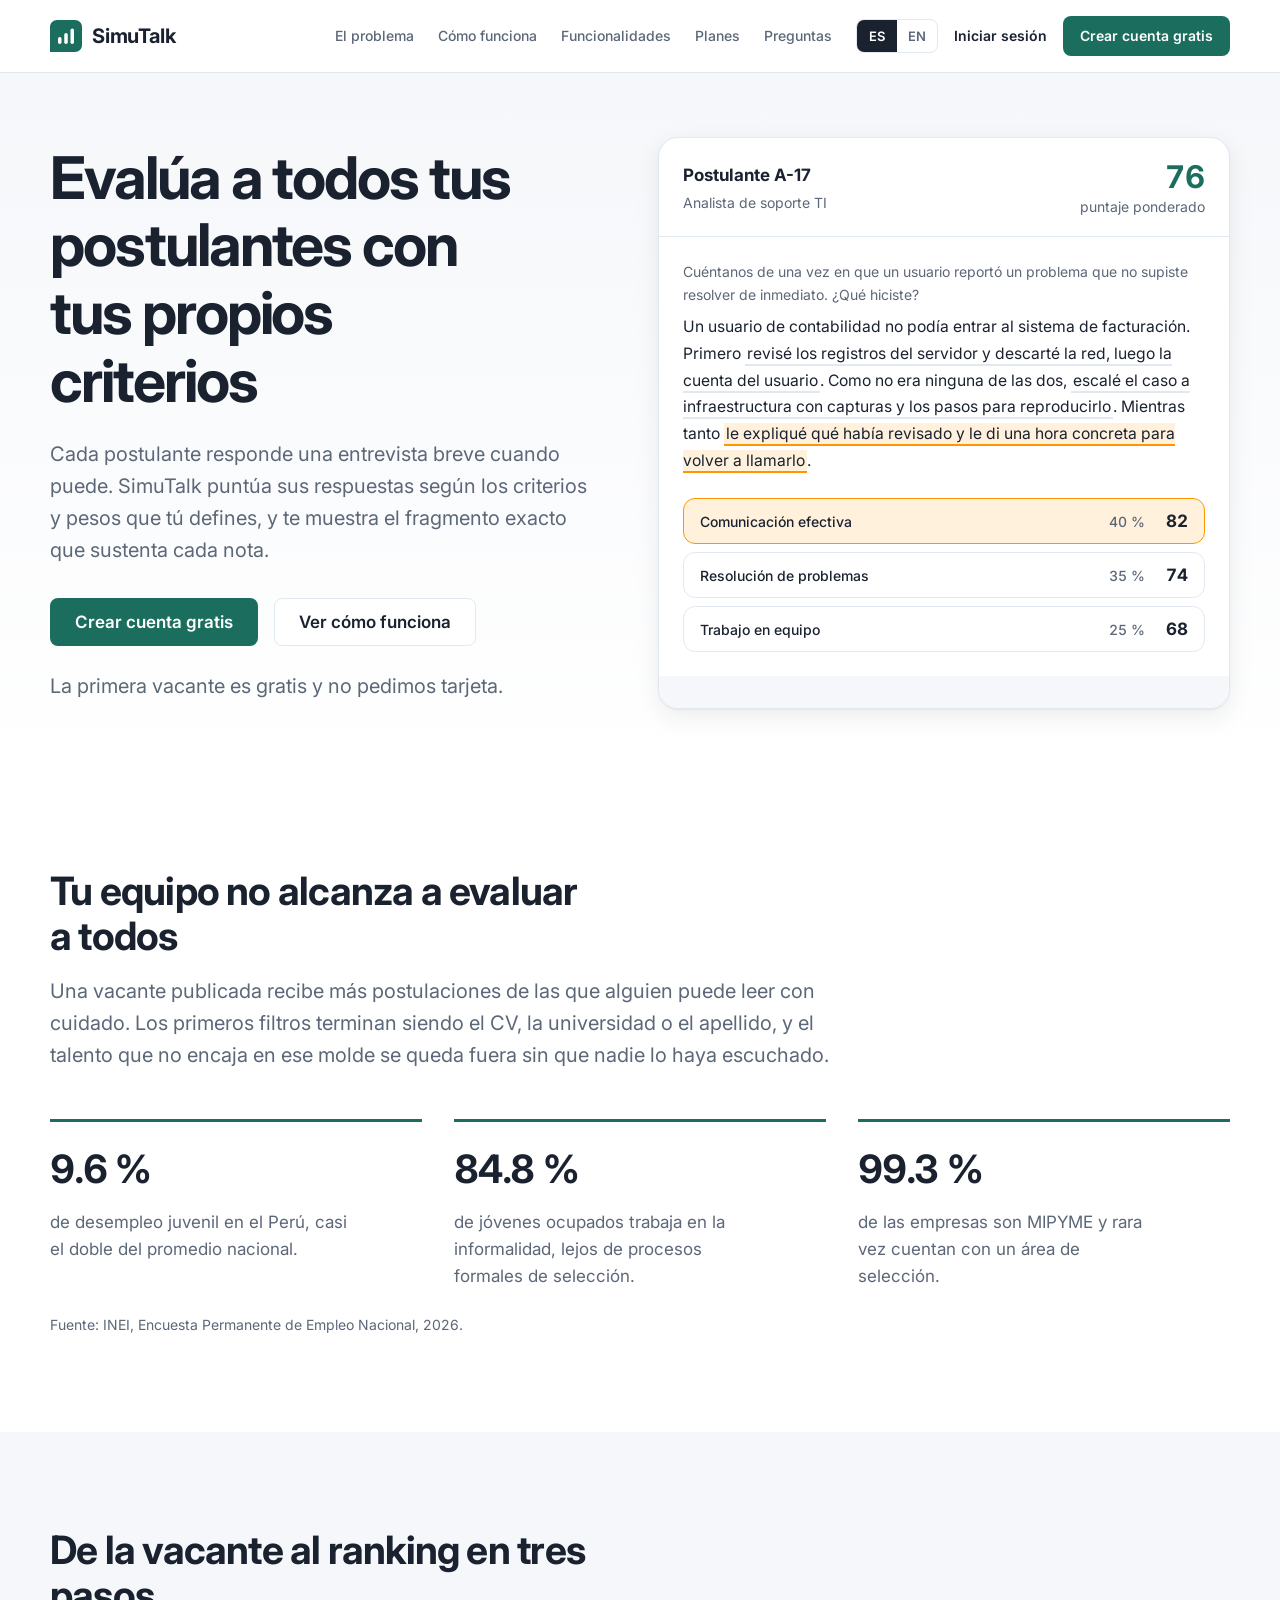
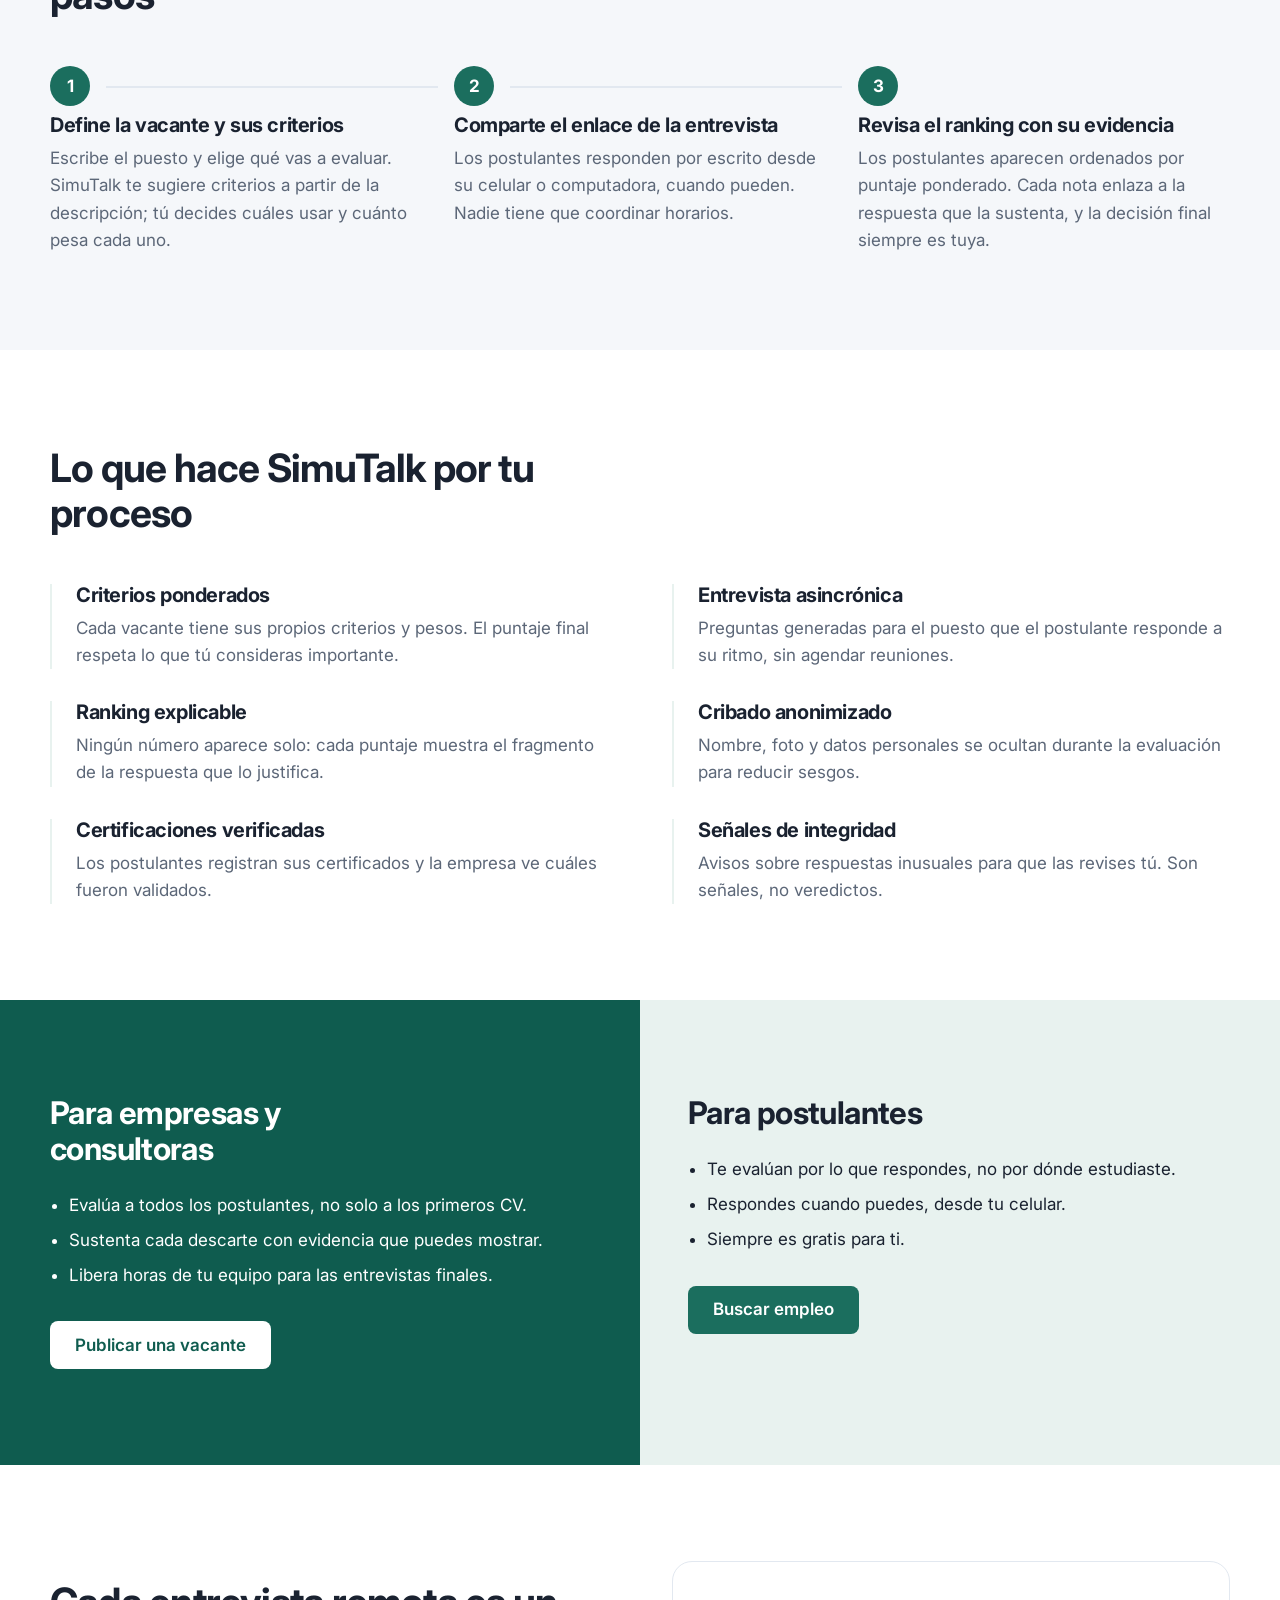
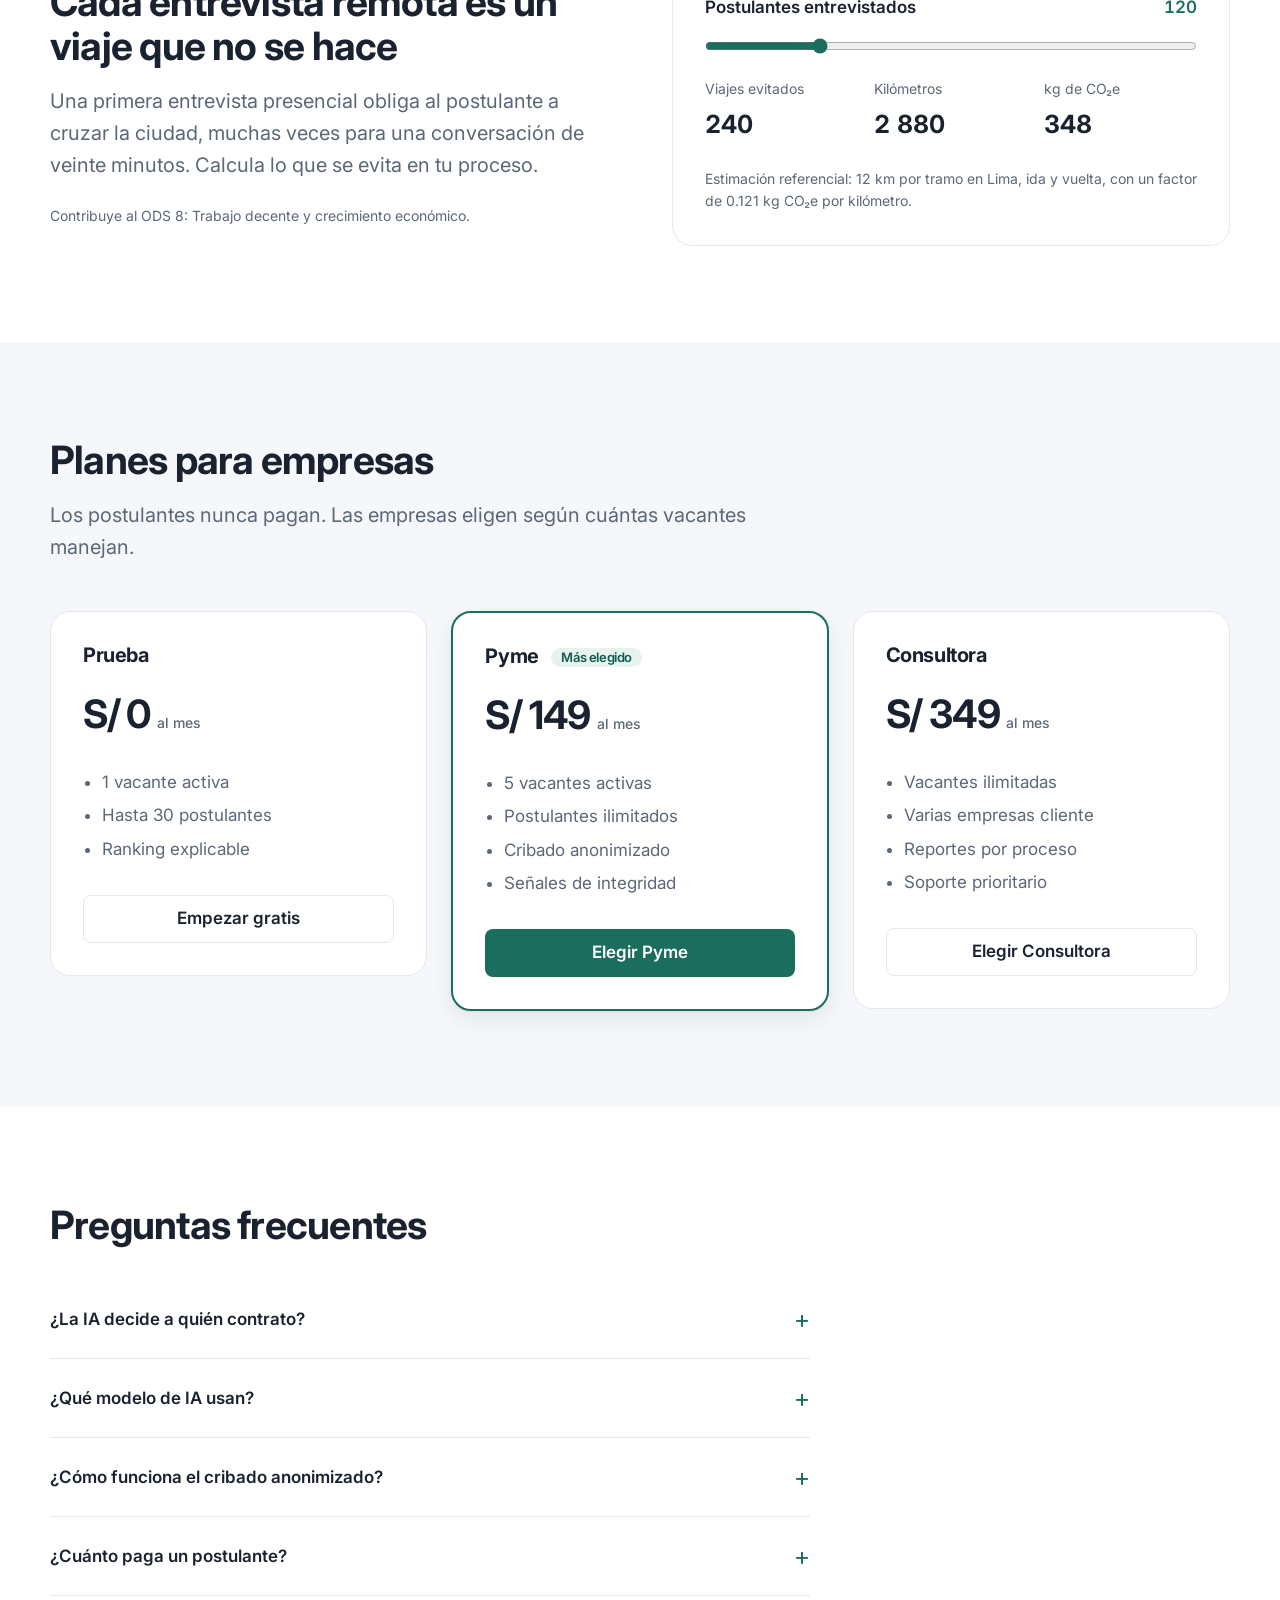
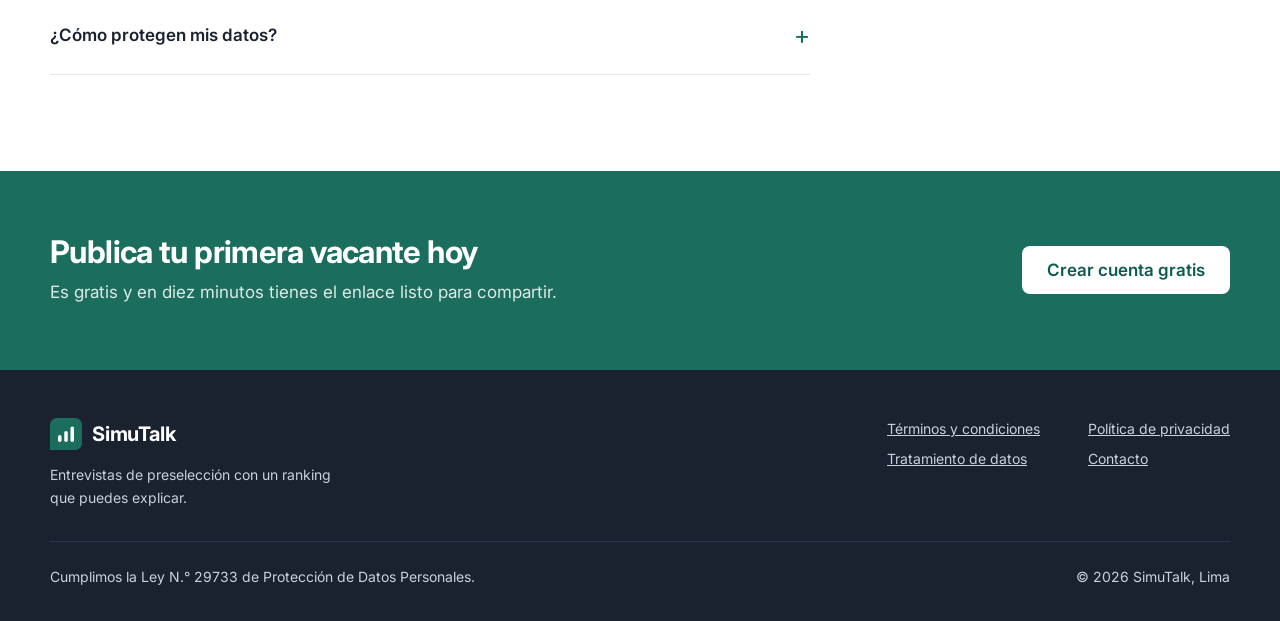
==== commit 1302c83a: "feat(landing): rebuild page with semantic HTML and ARIA" ====
--- a/index.html
+++ b/index.html
@@ -1,609 +1,443 @@
-<!DOCTYPE html>
-<html lang="es">
+<!doctype html>
+<html lang="es-419">
   <head>
-    <meta charset="UTF-8" />
-    <meta name="viewport" content="width=device-width, initial-scale=1.0" />
-    <title>SimuTalk - Plataforma de Simulación de Entrevistas con IA</title>
+    <meta charset="utf-8" />
+    <meta name="viewport" content="width=device-width, initial-scale=1" />
+    <title>SimuTalk | Entrevistas de preselección con ranking explicable</title>
+    <meta
+      name="description"
+      content="SimuTalk evalúa a todos tus postulantes con entrevistas asincrónicas y un ranking donde cada puntaje muestra la respuesta que lo sustenta."
+      data-i18n-attr="content:meta.description"
+    />
+    <link rel="icon" href="assets/favicon.svg" type="image/svg+xml" />
     <link rel="preconnect" href="https://fonts.googleapis.com" />
     <link rel="preconnect" href="https://fonts.gstatic.com" crossorigin />
     <link
-      href="https://fonts.googleapis.com/css2?family=Plus+Jakarta+Sans:wght@400;500;600;700;800&display=swap"
+      href="https://fonts.googleapis.com/css2?family=Inter:wght@400;500;600;700&display=swap"
       rel="stylesheet"
     />
-    <link rel="stylesheet" href="styles.css" />
+    <link rel="stylesheet" href="css/styles.css" />
   </head>
   <body>
-    <!-- NAVEGACIÓN -->
-    <header class="navbar">
-      <div class="nav-container">
-        <a href="#" class="brand-logo">
-          <div class="logo-icon">
-            <svg
-              viewBox="0 0 100 100"
-              fill="none"
-              xmlns="http://www.w3.org/2000/svg"
-            >
-              <rect
-                x="22"
-                y="52"
-                width="12"
-                height="26"
-                rx="6"
-                fill="#10B981"
-              />
-              <rect
-                x="44"
-                y="36"
-                width="12"
-                height="42"
-                rx="6"
-                fill="#10B981"
-              />
-              <rect
-                x="66"
-                y="22"
-                width="12"
-                height="56"
-                rx="6"
-                fill="#10B981"
-              />
-            </svg>
-          </div>
-          <span class="logo-text">SimuTalk</span>
+    <a class="saltar" href="#contenido" data-i18n="skip">Saltar al contenido</a>
+
+    <!-- Encabezado -->
+    <header class="encabezado" id="encabezado">
+      <div class="contenedor">
+        <a class="marca" href="#inicio" aria-label="SimuTalk, ir al inicio" data-i18n-attr="aria-label:brand.home">
+          <svg viewBox="0 0 64 64" aria-hidden="true">
+            <path d="M0 14C0 6.3 6.3 0 14 0h36c7.7 0 14 6.3 14 14v36c0 7.7-6.3 14-14 14H0V14z" fill="#1B6E5E" />
+            <rect x="16" y="34" width="7" height="14" rx="3.5" fill="#fff" />
+            <rect x="28.5" y="26" width="7" height="22" rx="3.5" fill="#fff" />
+            <rect x="41" y="17" width="7" height="31" rx="3.5" fill="#fff" />
+          </svg>
+          <span>SimuTalk</span>
         </a>
 
-        <nav class="nav-menu" id="navMenu">
-          <a href="#inicio" class="nav-link active">Inicio</a>
-          <a href="#soluciones" class="nav-link">Soluciones</a>
-          <a href="#funcionalidades" class="nav-link">Funcionalidades</a>
-          <a href="#como-funciona" class="nav-link">Cómo funciona</a>
-          <a href="#planes" class="nav-link">Planes</a>
-          <a href="#faq" class="nav-link">Preguntas</a>
+        <button
+          class="boton-menu"
+          type="button"
+          aria-expanded="false"
+          aria-controls="menu acciones"
+          aria-label="Abrir menú"
+          data-i18n-attr="aria-label:menu.open"
+        >
+          <span></span><span></span><span></span>
+        </button>
+
+        <nav class="navegacion" id="menu" aria-label="Principal" data-i18n-attr="aria-label:nav.label">
+          <ul>
+            <li><a href="#problema" data-i18n="nav.problem">El problema</a></li>
+            <li><a href="#como-funciona" data-i18n="nav.how">Cómo funciona</a></li>
+            <li><a href="#funcionalidades" data-i18n="nav.features">Funcionalidades</a></li>
+            <li><a href="#planes" data-i18n="nav.pricing">Planes</a></li>
+            <li><a href="#preguntas" data-i18n="nav.faq">Preguntas</a></li>
+          </ul>
         </nav>
 
-        <div class="nav-actions">
-          <a href="#login" class="btn-login-nav">Iniciar Sesión</a>
-          <a href="#login" class="btn-primary-nav">Comenzar Gratis</a>
-        </div>
-
-        <button class="menu-toggle" id="menuToggle" aria-label="Abrir menú">
-          <span></span>
-          <span></span>
-          <span></span>
-        </button>
+        <div class="acciones" id="acciones">
+          <div class="idioma" role="group" aria-label="Idioma" data-i18n-attr="aria-label:lang.label">
+            <button type="button" data-lang="es" aria-pressed="true" lang="es">ES</button>
+            <button type="button" data-lang="en" aria-pressed="false" lang="en">EN</button>
+          </div>
+          <a class="enlace-sesion" href="#" data-app="login" data-i18n="cta.login">Iniciar sesión</a>
+          <a class="boton boton-primario" href="#" data-app="register" data-i18n="cta.register">Crear cuenta gratis</a>
+        </div>
       </div>
     </header>
 
-    <!-- HERO SECTION -->
-    <section class="hero-section" id="inicio">
-      <div class="hero-container">
-        <div class="hero-content">
-          <div class="hero-badge">
-            <span class="badge-dot"></span>
-            Simulaciones de entrevistas impulsadas por IA
-          </div>
-          <h1 class="hero-title">
-            Domina tus entrevistas de trabajo con
-            <span class="highlight">IA en tiempo real</span>
-          </h1>
-          <p class="hero-description">
-            Evaluamos el desempeño de tus candidatos y ayudamos a postulantes a
-            entrenar respuestas, lenguaje corporal y voz mediante escenarios
-            reales ajustados a cada vacante.
+    <main id="contenido">
+      <!-- Hero con demo de evidencia -->
+      <section class="hero" id="inicio" aria-labelledby="hero-titulo">
+        <div class="contenedor">
+          <div class="hero-texto">
+            <h1 id="hero-titulo" data-i18n="hero.title">Evalúa a todos tus postulantes con tus propios criterios</h1>
+            <p data-i18n="hero.lead">
+              Cada postulante responde una entrevista breve cuando puede. SimuTalk puntúa sus respuestas según
+              los criterios y pesos que tú defines, y te muestra el fragmento exacto que sustenta cada nota.
+            </p>
+            <div class="hero-botones">
+              <a class="boton boton-primario" href="#" data-app="register" data-i18n="cta.register">Crear cuenta gratis</a>
+              <a class="boton boton-secundario" href="#como-funciona" data-i18n="cta.how">Ver cómo funciona</a>
+            </div>
+            <p class="hero-nota" data-i18n="hero.note">La primera vacante es gratis y no pedimos tarjeta.</p>
+          </div>
+
+          <section class="evidencia" aria-labelledby="demo-titulo">
+            <div class="evidencia-cabecera">
+              <div>
+                <strong id="demo-titulo" data-i18n="demo.candidate">Postulante A-17</strong>
+                <small data-i18n="demo.role">Analista de soporte TI</small>
+              </div>
+              <div class="puntaje-total">
+                <b>76</b>
+                <small data-i18n="demo.total">puntaje ponderado</small>
+              </div>
+            </div>
+
+            <div class="evidencia-cuerpo">
+              <p class="pregunta" data-i18n="demo.question">
+                Cuéntanos de una vez en que un usuario reportó un problema que no supiste resolver de inmediato.
+                ¿Qué hiciste?
+              </p>
+              <p class="respuesta" id="respuesta">
+                <span data-i18n="demo.a1">Un usuario de contabilidad no podía entrar al sistema de facturación. Primero</span>
+                <span class="fragmento" data-criterio="problemas" data-i18n="demo.f2">revisé los registros del servidor y descarté la red, luego la cuenta del usuario</span>.
+                <span data-i18n="demo.a2">Como no era ninguna de las dos,</span>
+                <span class="fragmento" data-criterio="equipo" data-i18n="demo.f3">escalé el caso a infraestructura con capturas y los pasos para reproducirlo</span>.
+                <span data-i18n="demo.a3">Mientras tanto</span>
+                <span class="fragmento activo" data-criterio="comunicacion" data-i18n="demo.f1">le expliqué qué había revisado y le di una hora concreta para volver a llamarlo</span>.
+              </p>
+
+              <ul class="criterios" aria-label="Criterios de la vacante" data-i18n-attr="aria-label:demo.criteria">
+                <li>
+                  <button class="criterio" type="button" data-criterio="comunicacion" aria-pressed="true" aria-controls="respuesta">
+                    <span data-i18n="demo.c1">Comunicación efectiva</span>
+                    <span class="peso">40 %</span>
+                    <span class="valor">82</span>
+                  </button>
+                </li>
+                <li>
+                  <button class="criterio" type="button" data-criterio="problemas" aria-pressed="false" aria-controls="respuesta">
+                    <span data-i18n="demo.c2">Resolución de problemas</span>
+                    <span class="peso">35 %</span>
+                    <span class="valor">74</span>
+                  </button>
+                </li>
+                <li>
+                  <button class="criterio" type="button" data-criterio="equipo" aria-pressed="false" aria-controls="respuesta">
+                    <span data-i18n="demo.c3">Trabajo en equipo</span>
+                    <span class="peso">25 %</span>
+                    <span class="valor">68</span>
+                  </button>
+                </li>
+              </ul>
+            </div>
+
+            <p class="evidencia-pie" id="demo-estado" aria-live="polite"></p>
+          </section>
+        </div>
+      </section>
+
+      <!-- El problema -->
+      <section class="seccion" id="problema" aria-labelledby="problema-titulo">
+        <div class="contenedor">
+          <h2 id="problema-titulo" data-i18n="problem.title">Tu equipo no alcanza a evaluar a todos</h2>
+          <p class="introduccion" data-i18n="problem.lead">
+            Una vacante publicada recibe más postulaciones de las que alguien puede leer con cuidado. Los
+            primeros filtros terminan siendo el CV, la universidad o el apellido, y el talento que no encaja en
+            ese molde se queda fuera sin que nadie lo haya escuchado.
           </p>
-          <div class="hero-buttons">
-            <a href="#login" class="btn-hero-primary">Probar simulador ahora</a>
-            <a href="#soluciones" class="btn-hero-secondary">Saber más</a>
-          </div>
-          <div class="hero-stats">
-            <div class="stat-item">
-              <strong>+92%</strong>
-              <span>Precisión en feedback</span>
-            </div>
-            <div class="stat-divider"></div>
-            <div class="stat-item">
-              <strong>&lt; 3 min</strong>
-              <span>Reportes automáticos</span>
-            </div>
-            <div class="stat-divider"></div>
-            <div class="stat-item">
-              <strong>100%</strong>
-              <span>Adaptado a Perú y Latam</span>
-            </div>
-          </div>
-        </div>
-
-        <div class="hero-visual">
-          <div class="visual-card-main">
-            <div class="card-header">
-              <div class="card-user">
-                <div class="avatar-ph">AI</div>
-                <div>
-                  <h4>Entrevistador Virtual</h4>
-                  <p>Proceso Técnico Sr.</p>
-                </div>
-              </div>
-              <span class="live-pill"><span class="pulse"></span> EN VIVO</span>
-            </div>
-            <div class="card-body">
-              <div class="chat-bubble ai-bubble">
-                "Cuéntame sobre una ocasión en la que tuviste que resolver un
-                conflicto en tu equipo de desarrollo."
-              </div>
-              <div class="audio-wave">
-                <span></span><span></span><span></span><span></span
-                ><span></span> <span></span><span></span><span></span>
-              </div>
-              <div class="metrics-grid">
-                <div class="metric">
-                  <span>Fluidez verbal</span>
-                  <div class="progress-bar">
-                    <div class="fill" style="width: 88%"></div>
-                  </div>
-                </div>
-                <div class="metric">
-                  <span>Confianza táctica</span>
-                  <div class="progress-bar">
-                    <div class="fill" style="width: 94%"></div>
-                  </div>
-                </div>
-              </div>
-            </div>
-          </div>
-        </div>
-      </div>
-    </section>
-
-    <!-- SECCIÓN DUAL CTA POR PÚBLICO -->
-    <section class="dual-cta-section">
-      <div class="section-container">
-        <div class="dual-grid">
-          <div class="dual-card">
-            <span class="category-tag">Para empresas</span>
-            <h2>Cubre tus vacantes en menos tiempo</h2>
-            <p>
-              Evalúa al 100 % de tus postulantes, sustenta cada descarte y
-              libera horas de tu equipo.
+          <dl class="cifras">
+            <div>
+              <dt>9.6 %</dt>
+              <dd data-i18n="problem.s1">de desempleo juvenil en el Perú, casi el doble del promedio nacional.</dd>
+            </div>
+            <div>
+              <dt>84.8 %</dt>
+              <dd data-i18n="problem.s2">de jóvenes ocupados trabaja en la informalidad, lejos de procesos formales de selección.</dd>
+            </div>
+            <div>
+              <dt>99.3 %</dt>
+              <dd data-i18n="problem.s3">de las empresas son MIPYME y rara vez cuentan con un área de selección.</dd>
+            </div>
+          </dl>
+          <p class="fuente" data-i18n="problem.source">Fuente: INEI, Encuesta Permanente de Empleo Nacional, 2026.</p>
+        </div>
+      </section>
+
+      <!-- Cómo funciona -->
+      <section class="seccion seccion-alterna" id="como-funciona" aria-labelledby="como-titulo">
+        <div class="contenedor">
+          <h2 id="como-titulo" data-i18n="how.title">De la vacante al ranking en tres pasos</h2>
+          <ol class="pasos">
+            <li>
+              <h3 data-i18n="how.s1t">Define la vacante y sus criterios</h3>
+              <p data-i18n="how.s1d">
+                Escribe el puesto y elige qué vas a evaluar. SimuTalk te sugiere criterios a partir de la
+                descripción; tú decides cuáles usar y cuánto pesa cada uno.
+              </p>
+            </li>
+            <li>
+              <h3 data-i18n="how.s2t">Comparte el enlace de la entrevista</h3>
+              <p data-i18n="how.s2d">
+                Los postulantes responden por escrito desde su celular o computadora, cuando pueden. Nadie tiene
+                que coordinar horarios.
+              </p>
+            </li>
+            <li>
+              <h3 data-i18n="how.s3t">Revisa el ranking con su evidencia</h3>
+              <p data-i18n="how.s3d">
+                Los postulantes aparecen ordenados por puntaje ponderado. Cada nota enlaza a la respuesta que la
+                sustenta, y la decisión final siempre es tuya.
+              </p>
+            </li>
+          </ol>
+        </div>
+      </section>
+
+      <!-- Funcionalidades -->
+      <section class="seccion" id="funcionalidades" aria-labelledby="func-titulo">
+        <div class="contenedor">
+          <h2 id="func-titulo" data-i18n="feat.title">Lo que hace SimuTalk por tu proceso</h2>
+          <ul class="funciones">
+            <li>
+              <h3 data-i18n="feat.f1t">Criterios ponderados</h3>
+              <p data-i18n="feat.f1d">Cada vacante tiene sus propios criterios y pesos. El puntaje final respeta lo que tú consideras importante.</p>
+            </li>
+            <li>
+              <h3 data-i18n="feat.f2t">Entrevista asincrónica</h3>
+              <p data-i18n="feat.f2d">Preguntas generadas para el puesto que el postulante responde a su ritmo, sin agendar reuniones.</p>
+            </li>
+            <li>
+              <h3 data-i18n="feat.f3t">Ranking explicable</h3>
+              <p data-i18n="feat.f3d">Ningún número aparece solo: cada puntaje muestra el fragmento de la respuesta que lo justifica.</p>
+            </li>
+            <li>
+              <h3 data-i18n="feat.f4t">Cribado anonimizado</h3>
+              <p data-i18n="feat.f4d">Nombre, foto y datos personales se ocultan durante la evaluación para reducir sesgos.</p>
+            </li>
+            <li>
+              <h3 data-i18n="feat.f5t">Certificaciones verificadas</h3>
+              <p data-i18n="feat.f5d">Los postulantes registran sus certificados y la empresa ve cuáles fueron validados.</p>
+            </li>
+            <li>
+              <h3 data-i18n="feat.f6t">Señales de integridad</h3>
+              <p data-i18n="feat.f6d">Avisos sobre respuestas inusuales para que las revises tú. Son señales, no veredictos.</p>
+            </li>
+          </ul>
+        </div>
+      </section>
+
+      <!-- Dos audiencias -->
+      <section class="audiencias" aria-label="Para quién es SimuTalk" data-i18n-attr="aria-label:aud.label">
+        <div class="audiencia audiencia-empresa">
+          <h2 data-i18n="aud.c.title">Para empresas y consultoras</h2>
+          <ul>
+            <li data-i18n="aud.c.l1">Evalúa a todos los postulantes, no solo a los primeros CV.</li>
+            <li data-i18n="aud.c.l2">Sustenta cada descarte con evidencia que puedes mostrar.</li>
+            <li data-i18n="aud.c.l3">Libera horas de tu equipo para las entrevistas finales.</li>
+          </ul>
+          <a class="boton" href="#" data-app="register" data-i18n="aud.c.cta">Publicar una vacante</a>
+        </div>
+        <div class="audiencia audiencia-postulante">
+          <h2 data-i18n="aud.p.title">Para postulantes</h2>
+          <ul>
+            <li data-i18n="aud.p.l1">Te evalúan por lo que respondes, no por dónde estudiaste.</li>
+            <li data-i18n="aud.p.l2">Respondes cuando puedes, desde tu celular.</li>
+            <li data-i18n="aud.p.l3">Siempre es gratis para ti.</li>
+          </ul>
+          <a class="boton boton-primario" href="#" data-app="register" data-i18n="aud.p.cta">Buscar empleo</a>
+        </div>
+      </section>
+
+      <!-- Impacto ambiental -->
+      <section class="seccion" id="impacto" aria-labelledby="impacto-titulo">
+        <div class="contenedor impacto">
+          <div>
+            <h2 id="impacto-titulo" data-i18n="impact.title">Cada entrevista remota es un viaje que no se hace</h2>
+            <p class="introduccion" data-i18n="impact.lead">
+              Una primera entrevista presencial obliga al postulante a cruzar la ciudad, muchas veces para una
+              conversación de veinte minutos. Calcula lo que se evita en tu proceso.
             </p>
-            <a href="#login" class="btn-cta-card">Publicar vacante</a>
-          </div>
-          <div class="dual-card">
-            <span class="category-tag">Para postulantes</span>
-            <h2>Que te evalúen por lo que sabes hacer</h2>
-            <p>
-              Sin traslados, sin esperar respuesta indefinidamente y con
-              retroalimentación al final.
+            <p class="fuente" data-i18n="impact.ods">Contribuye al ODS 8: Trabajo decente y crecimiento económico.</p>
+          </div>
+
+          <div class="calculadora">
+            <label for="postulantes">
+              <span data-i18n="impact.input">Postulantes entrevistados</span>
+              <output id="postulantes-valor" for="postulantes">120</output>
+            </label>
+            <input id="postulantes" type="range" min="10" max="500" step="10" value="120" />
+            <dl class="resultados" aria-live="polite">
+              <div>
+                <dt data-i18n="impact.trips">Viajes evitados</dt>
+                <dd id="r-viajes">240</dd>
+              </div>
+              <div>
+                <dt data-i18n="impact.km">Kilómetros</dt>
+                <dd id="r-km">2 880</dd>
+              </div>
+              <div>
+                <dt data-i18n="impact.co2">kg de CO₂e</dt>
+                <dd id="r-co2">348</dd>
+              </div>
+            </dl>
+            <p class="fuente" data-i18n="impact.note">
+              Estimación referencial: 12 km por tramo en Lima, ida y vuelta, con un factor de 0.121 kg CO₂e por
+              kilómetro.
             </p>
-            <a href="#login" class="btn-cta-card">Buscar empleo</a>
-          </div>
-        </div>
-      </div>
-    </section>
-
-    <!-- SECCIÓN SOLUCIONES -->
-    <section class="solutions-section" id="soluciones">
-      <div class="section-header">
-        <h2>Diseñado para transformar el reclutamiento</h2>
-        <p>
-          Una herramienta potente tanto para reclutadores que buscan optimizar
-          tiempo como para postulantes que desean destacar.
-        </p>
-
-        <div class="toggle-container">
-          <button class="toggle-btn active" id="tab-empresa">
-            Para Empresas
-          </button>
-          <button class="toggle-btn" id="tab-postulante">
-            Para Postulantes
-          </button>
-        </div>
-      </div>
-
-      <!-- Contenido Empresa -->
-      <div class="solutions-grid" id="content-empresa">
-        <div class="solution-card">
-          <div class="card-icon">⚡</div>
-          <h3>Filtro Técnico Automatizado</h3>
-          <p>
-            Evalúa cientos de candidatos en minutos con entrevistas generadas
-            automáticamente a partir de tus requerimientos en Figma o JD.
-          </p>
-        </div>
-        <div class="solution-card">
-          <div class="card-icon">📊</div>
-          <h3>Métricas de Desempeño</h3>
-          <p>
-            Recibe puntajes sobre habilidades blandas, coherencia técnica,
-            dominio de vocabulario e idoneidad laboral.
-          </p>
-        </div>
-        <div class="solution-card">
-          <div class="card-icon">🛡️</div>
-          <h3>Reducción de Sesgos</h3>
-          <p>
-            Criterios de selección objetivos basados unívocamente en
-            competencias verificadas durante la simulación.
-          </p>
-        </div>
-      </div>
-
-      <!-- Contenido Postulante -->
-      <div class="solutions-grid hidden" id="content-postulante">
-        <div class="solution-card">
-          <div class="card-icon">🎯</div>
-          <h3>Práctica Sin Estrés</h3>
-          <p>
-            Entrena las veces que necesites frente a una IA exigente pero
-            empática antes de tu entrevista real.
-          </p>
-        </div>
-        <div class="solution-card">
-          <div class="card-icon">💡</div>
-          <h3>Feedback Inmediato</h3>
-          <p>
-            Descubre al instante tus muletillas, pausas innecesarias y
-            fortalezas en tu discurso para corregir al momento.
-          </p>
-        </div>
-        <div class="solution-card">
-          <div class="card-icon">📈</div>
-          <h3>Banco de Preguntas Reales</h3>
-          <p>
-            Accede a preguntas de evaluación utilizadas actualmente por empresas
-            top del sector TI y de servicios.
-          </p>
-        </div>
-      </div>
-    </section>
-
-    <!-- SECCIÓN FUNCIONALIDADES -->
-    <section class="features-section" id="funcionalidades">
-      <div class="section-container">
-        <div class="section-header-left">
-          <span class="sub-title-tag">Funcionalidades</span>
-          <h2>Todo lo que necesita tu proceso</h2>
-        </div>
-
-        <div class="features-grid">
-          <div class="feature-card">
-            <div class="feature-icon-box">📐</div>
-            <h3>Criterios ponderados</h3>
-            <p>Tú defines el perfil y el peso de cada criterio</p>
-          </div>
-          <div class="feature-card">
-            <div class="feature-icon-box">⏱️</div>
-            <h3>Entrevista asincrónica</h3>
-            <p>Sin agendar, sin traslados, disponible 24/7</p>
-          </div>
-          <div class="feature-card">
-            <div class="feature-icon-box">🔍</div>
-            <h3>Ranking explicable</h3>
-            <p>Cada puntaje con su evidencia textual</p>
-          </div>
-          <div class="feature-card">
-            <div class="feature-icon-box">👤</div>
-            <h3>Cribado anonimizado</h3>
-            <p>Oculta nombre, edad, género e institución</p>
-          </div>
-          <div class="feature-card">
-            <div class="feature-icon-box">📜</div>
-            <h3>Certificaciones verificadas</h3>
-            <p>Contrastadas ante el emisor, no solo declaradas</p>
-          </div>
-          <div class="feature-card">
-            <div class="feature-icon-box">🛡️</div>
-            <h3>Señales de integridad</h3>
-            <p>Detecta inconsistencias y texto generado</p>
-          </div>
-        </div>
-      </div>
-    </section>
-
-    <!-- SECCIÓN CÓMO FUNCIONA -->
-    <section class="how-it-works-section" id="como-funciona">
-      <div class="section-container">
-        <div class="section-header-left">
-          <span class="sub-title-tag">Cómo funciona</span>
-          <h2>Tres pasos</h2>
-        </div>
-
-        <div class="steps-grid">
-          <div class="step-card">
-            <div class="step-number">1</div>
-            <h3>Define tus criterios</h3>
-            <p>
-              Elige qué vas a evaluar y cuánto pesa cada criterio. La rúbrica es
-              tuya, no una plantilla.
-            </p>
-          </div>
-          <div class="step-card">
-            <div class="step-number">2</div>
-            <h3>El sistema entrevista</h3>
-            <p>
-              Entrevista asincrónica estructurada. El postulante responde cuando
-              pueda, desde su celular.
-            </p>
-          </div>
-          <div class="step-card">
-            <div class="step-number">3</div>
-            <h3>Recibe el ranking</h3>
-            <p>
-              Cada puntaje con el fragmento de la respuesta que lo justifica.
-              Auditable y ajustable.
-            </p>
-          </div>
-        </div>
-      </div>
-    </section>
-
-    <!-- SECCIÓN PLANES / PRECIOS -->
-    <section class="pricing-section" id="planes">
-      <div class="section-container">
-        <div class="section-header-left">
-          <span class="sub-title-tag">Planes</span>
-          <h2>Precio por vacante activa</h2>
-        </div>
-
-        <div class="pricing-grid">
-          <!-- Prueba -->
-          <div class="pricing-card">
-            <div class="pricing-header">
-              <h3>Prueba</h3>
-              <div class="price-amount">S/ 0 <span>al mes</span></div>
-            </div>
-            <ul class="pricing-features">
-              <li><span class="check-dot"></span> 1 vacante activa</li>
-              <li><span class="check-dot"></span> Hasta 30 postulantes</li>
-              <li><span class="check-dot"></span> Ranking explicable</li>
+          </div>
+        </div>
+      </section>
+
+      <!-- Planes -->
+      <section class="seccion seccion-alterna" id="planes" aria-labelledby="planes-titulo">
+        <div class="contenedor">
+          <h2 id="planes-titulo" data-i18n="price.title">Planes para empresas</h2>
+          <p class="introduccion" data-i18n="price.lead">Los postulantes nunca pagan. Las empresas eligen según cuántas vacantes manejan.</p>
+          <div class="planes">
+            <article class="plan" aria-labelledby="plan-1">
+              <h3 id="plan-1" data-i18n="price.p1">Prueba</h3>
+              <p class="precio">S/ 0 <small data-i18n="price.month">al mes</small></p>
+              <ul>
+                <li data-i18n="price.p1l1">1 vacante activa</li>
+                <li data-i18n="price.p1l2">Hasta 30 postulantes</li>
+                <li data-i18n="price.p1l3">Ranking explicable</li>
+              </ul>
+              <a class="boton boton-secundario" href="#" data-app="register" data-i18n="price.p1cta">Empezar gratis</a>
+            </article>
+            <article class="plan plan-destacado" aria-labelledby="plan-2">
+              <h3 id="plan-2"><span data-i18n="price.p2">Pyme</span> <span class="etiqueta" data-i18n="price.popular">Más elegido</span></h3>
+              <p class="precio">S/ 149 <small data-i18n="price.month">al mes</small></p>
+              <ul>
+                <li data-i18n="price.p2l1">5 vacantes activas</li>
+                <li data-i18n="price.p2l2">Postulantes ilimitados</li>
+                <li data-i18n="price.p2l3">Cribado anonimizado</li>
+                <li data-i18n="price.p2l4">Señales de integridad</li>
+              </ul>
+              <a class="boton boton-primario" href="#" data-app="register" data-i18n="price.p2cta">Elegir Pyme</a>
+            </article>
+            <article class="plan" aria-labelledby="plan-3">
+              <h3 id="plan-3" data-i18n="price.p3">Consultora</h3>
+              <p class="precio">S/ 349 <small data-i18n="price.month">al mes</small></p>
+              <ul>
+                <li data-i18n="price.p3l1">Vacantes ilimitadas</li>
+                <li data-i18n="price.p3l2">Varias empresas cliente</li>
+                <li data-i18n="price.p3l3">Reportes por proceso</li>
+                <li data-i18n="price.p3l4">Soporte prioritario</li>
+              </ul>
+              <a class="boton boton-secundario" href="#" data-app="register" data-i18n="price.p3cta">Elegir Consultora</a>
+            </article>
+          </div>
+        </div>
+      </section>
+
+      <!-- Video (se muestra solo si hay URL en js/main.js) -->
+      <section class="seccion" id="video" aria-labelledby="video-titulo" hidden>
+        <div class="contenedor video">
+          <div>
+            <h2 id="video-titulo" data-i18n="video.title">Mira SimuTalk en dos minutos</h2>
+            <p class="introduccion" data-i18n="video.lead">Un recorrido por el producto, de la vacante al ranking.</p>
+          </div>
+          <a class="boton boton-primario" id="video-enlace" href="#" target="_blank" rel="noopener" data-i18n="video.cta">Ver el video</a>
+        </div>
+      </section>
+
+      <!-- Preguntas frecuentes -->
+      <section class="seccion" id="preguntas" aria-labelledby="faq-titulo">
+        <div class="contenedor">
+          <h2 id="faq-titulo" data-i18n="faq.title">Preguntas frecuentes</h2>
+          <div class="preguntas">
+            <div class="pregunta-item">
+              <h3>
+                <button type="button" aria-expanded="false" aria-controls="faq-1" data-i18n="faq.q1">¿La IA decide a quién contrato?</button>
+              </h3>
+              <div class="respuesta-faq" id="faq-1" hidden>
+                <p data-i18n="faq.a1">No. SimuTalk ordena y explica; la decisión de avanzar o descartar a alguien la toma siempre una persona de tu equipo.</p>
+              </div>
+            </div>
+            <div class="pregunta-item">
+              <h3>
+                <button type="button" aria-expanded="false" aria-controls="faq-2" data-i18n="faq.q2">¿Qué modelo de IA usan?</button>
+              </h3>
+              <div class="respuesta-faq" id="faq-2" hidden>
+                <p data-i18n="faq.a2">Usamos Gemini de Google para sugerir criterios, generar preguntas y puntuar respuestas. Al modelo solo le enviamos el texto de la respuesta, sin nombre ni datos personales.</p>
+              </div>
+            </div>
+            <div class="pregunta-item">
+              <h3>
+                <button type="button" aria-expanded="false" aria-controls="faq-3" data-i18n="faq.q3">¿Cómo funciona el cribado anonimizado?</button>
+              </h3>
+              <div class="respuesta-faq" id="faq-3" hidden>
+                <p data-i18n="faq.a3">Durante la evaluación ves un código como "Postulante A-17" en lugar del nombre. Los datos de contacto aparecen cuando decides avanzar con esa persona.</p>
+              </div>
+            </div>
+            <div class="pregunta-item">
+              <h3>
+                <button type="button" aria-expanded="false" aria-controls="faq-4" data-i18n="faq.q4">¿Cuánto paga un postulante?</button>
+              </h3>
+              <div class="respuesta-faq" id="faq-4" hidden>
+                <p data-i18n="faq.a4">Nada. Crear una cuenta, responder entrevistas y registrar certificaciones es gratis para los postulantes.</p>
+              </div>
+            </div>
+            <div class="pregunta-item">
+              <h3>
+                <button type="button" aria-expanded="false" aria-controls="faq-5" data-i18n="faq.q5">¿Cómo protegen mis datos?</button>
+              </h3>
+              <div class="respuesta-faq" id="faq-5" hidden>
+                <p data-i18n="faq.a5">Tratamos los datos personales según la Ley N.° 29733 de Protección de Datos Personales. Puedes pedir acceso, corrección o eliminación de tus datos en cualquier momento.</p>
+              </div>
+            </div>
+          </div>
+        </div>
+      </section>
+
+      <!-- Llamado final -->
+      <section class="llamado" aria-labelledby="llamado-titulo">
+        <div class="contenedor">
+          <div>
+            <h2 id="llamado-titulo" data-i18n="final.title">Publica tu primera vacante hoy</h2>
+            <p data-i18n="final.lead">Es gratis y en diez minutos tienes el enlace listo para compartir.</p>
+          </div>
+          <a class="boton" href="#" data-app="register" data-i18n="cta.register">Crear cuenta gratis</a>
+        </div>
+      </section>
+    </main>
+
+    <!-- Pie de página -->
+    <footer class="pie">
+      <div class="contenedor">
+        <div class="pie-superior">
+          <div>
+            <a class="marca" href="#inicio" aria-label="SimuTalk, ir al inicio" data-i18n-attr="aria-label:brand.home">
+              <svg viewBox="0 0 64 64" aria-hidden="true">
+                <path d="M0 14C0 6.3 6.3 0 14 0h36c7.7 0 14 6.3 14 14v36c0 7.7-6.3 14-14 14H0V14z" fill="#1B6E5E" />
+                <rect x="16" y="34" width="7" height="14" rx="3.5" fill="#fff" />
+                <rect x="28.5" y="26" width="7" height="22" rx="3.5" fill="#fff" />
+                <rect x="41" y="17" width="7" height="31" rx="3.5" fill="#fff" />
+              </svg>
+              <span>SimuTalk</span>
+            </a>
+            <p data-i18n="footer.tagline">Entrevistas de preselección con un ranking que puedes explicar.</p>
+          </div>
+          <nav aria-label="Legal y contacto" data-i18n-attr="aria-label:footer.nav">
+            <ul>
+              <li><a href="legal.html#terminos" data-i18n="footer.terms">Términos y condiciones</a></li>
+              <li><a href="legal.html#privacidad" data-i18n="footer.privacy">Política de privacidad</a></li>
+              <li><a href="legal.html#datos" data-i18n="footer.data">Tratamiento de datos</a></li>
+              <li><a href="mailto:contacto@simutalk.pe" data-i18n="footer.contact">Contacto</a></li>
             </ul>
-            <a href="#login" class="btn-plan-outline">Elegir plan</a>
-          </div>
-
-          <!-- Pyme -->
-          <div class="pricing-card featured">
-            <div class="recommended-badge">Recomendado</div>
-            <div class="pricing-header">
-              <h3>Pyme</h3>
-              <div class="price-amount">S/ 149 <span>al mes</span></div>
-            </div>
-            <ul class="pricing-features">
-              <li><span class="check-dot"></span> 5 vacantes activas</li>
-              <li><span class="check-dot"></span> Postulantes ilimitados</li>
-              <li><span class="check-dot"></span> Reportes y dashboard</li>
-            </ul>
-            <a href="#login" class="btn-plan-filled">Elegir plan</a>
-          </div>
-
-          <!-- Consultora -->
-          <div class="pricing-card">
-            <div class="pricing-header">
-              <h3>Consultora</h3>
-              <div class="price-amount">S/ 349 <span>al mes</span></div>
-            </div>
-            <ul class="pricing-features">
-              <li><span class="check-dot"></span> Vacantes ilimitadas</li>
-              <li><span class="check-dot"></span> Multiempresa</li>
-              <li><span class="check-dot"></span> Exportación y soporte</li>
-            </ul>
-            <a href="#login" class="btn-plan-outline">Elegir plan</a>
-          </div>
-        </div>
-
-        <!-- Banner Publica Vacante -->
-        <div class="pricing-banner">
-          <div class="banner-text">
-            <h3>Publica tu primera vacante hoy</h3>
-            <p>Sin tarjeta de crédito y sin compromiso de permanencia</p>
-          </div>
-          <a href="#login" class="btn-banner-primary">Crear cuenta gratis</a>
-        </div>
-      </div>
-    </section>
-
-    <!-- SECCIÓN LOGIN -->
-    <section class="login-section" id="login">
-      <div class="login-wrapper">
-        <div class="login-header">
-          <div class="login-logo">
-            <svg viewBox="0 0 100 100" fill="none" width="40" height="40">
-              <rect
-                x="22"
-                y="52"
-                width="12"
-                height="26"
-                rx="6"
-                fill="#10B981"
-              />
-              <rect
-                x="44"
-                y="36"
-                width="12"
-                height="42"
-                rx="6"
-                fill="#10B981"
-              />
-              <rect
-                x="66"
-                y="22"
-                width="12"
-                height="56"
-                rx="6"
-                fill="#10B981"
-              />
-            </svg>
-          </div>
-          <h2>Iniciar Sesión</h2>
-          <p class="subtitle">
-            ¿Aún no tienes cuenta?
-            <a href="#">Crea una en menos de un minuto.</a>
-          </p>
-        </div>
-
-        <div class="role-selector">
-          <button id="btn-empresa" class="role-btn active" type="button">
-            Soy empresa
-          </button>
-          <button id="btn-postulante" class="role-btn" type="button">
-            Soy postulante
-          </button>
-        </div>
-
-        <form class="login-form" onsubmit="event.preventDefault();">
-          <div class="form-group">
-            <label id="label-email">CORREO CORPORATIVO</label>
-            <input
-              id="input-email"
-              type="email"
-              placeholder="ejemplo@empresa.com"
-              value="reclutamiento@consultora-andina.pe"
-              required
-            />
-          </div>
-
-          <div class="form-group">
-            <label>CONTRASEÑA</label>
-            <input
-              type="password"
-              placeholder="••••••••••••"
-              value="12345678"
-              required
-            />
-          </div>
-
-          <div class="form-options">
-            <label class="checkbox-label">
-              <input type="checkbox" checked />
-              <span>Mantener la sesión abierta</span>
-            </label>
-            <a href="#" class="forgot-link">Olvidé mi contraseña</a>
-          </div>
-
-          <button type="submit" class="btn-submit">
-            Entrar a la plataforma
-          </button>
-        </form>
-      </div>
-    </section>
-
-    <!-- SECCIÓN FAQ -->
-    <section class="faq-section" id="faq">
-      <div class="section-header">
-        <h2>Preguntas Frecuentes</h2>
-        <p>Resolvemos tus dudas sobre cómo opera SimuTalk</p>
-      </div>
-
-      <div class="faq-accordion">
-        <div class="faq-item">
-          <button class="faq-question">
-            <span>¿Cómo evalúa la IA el desempeño en la entrevista?</span>
-            <span class="icon">+</span>
-          </button>
-          <div class="faq-answer">
-            <p>
-              Nuestra IA analiza transcripciones de voz en tiempo real, tono,
-              velocidad de comunicación y coincidencia técnica con los
-              requerimientos específicos definidos por la empresa.
-            </p>
-          </div>
-        </div>
-
-        <div class="faq-item">
-          <button class="faq-question">
-            <span>¿Es gratis para postulantes?</span>
-            <span class="icon">+</span>
-          </button>
-          <div class="faq-answer">
-            <p>
-              Sí, contarás con créditos gratuitos mensuales para realizar
-              simulaciones libres y recibir reportes con recomendaciones de
-              mejora.
-            </p>
-          </div>
-        </div>
-
-        <div class="faq-item">
-          <button class="faq-question">
-            <span>¿Cómo se integran las empresas?</span>
-            <span class="icon">+</span>
-          </button>
-          <div class="faq-answer">
-            <p>
-              Las empresas pueden cargar sus descripciones de puestos de trabajo
-              o conectar su ATS para invitar postulantes a completar la etapa de
-              entrevista automatizada.
-            </p>
-          </div>
-        </div>
-      </div>
-    </section>
-
-    <!-- FOOTER -->
-    <footer class="footer">
-      <div class="footer-container">
-        <div class="footer-brand">
-          <div class="brand-logo">
-            <div class="logo-icon white-icon">
-              <svg viewBox="0 0 100 100" fill="none" width="28" height="28">
-                <rect
-                  x="22"
-                  y="52"
-                  width="12"
-                  height="26"
-                  rx="6"
-                  fill="#10B981"
-                />
-                <rect
-                  x="44"
-                  y="36"
-                  width="12"
-                  height="42"
-                  rx="6"
-                  fill="#10B981"
-                />
-                <rect
-                  x="66"
-                  y="22"
-                  width="12"
-                  height="56"
-                  rx="6"
-                  fill="#10B981"
-                />
-              </svg>
-            </div>
-            <span class="logo-text">SimuTalk</span>
-          </div>
-          <p>
-            Plataforma inteligente de evaluación y preparación para entrevistas
-            en América Latina.
-          </p>
-        </div>
-
-        <div class="footer-links">
-          <div class="link-col">
-            <h4>Plataforma</h4>
-            <a href="#soluciones">Para Empresas</a>
-            <a href="#soluciones">Para Postulantes</a>
-            <a href="#inicio">Simulador IA</a>
-            <a href="#planes">Planes</a>
-          </div>
-          <div class="link-col">
-            <h4>Proyecto</h4>
-            <a href="#">Documentación</a>
-            <a href="#">SOCIEMUPC / UPC</a>
-            <a href="#">Términos de servicio</a>
-            <a href="#">Política de privacidad</a>
-            <a href="#">Tratamiento de datos personales</a>
-          </div>
-        </div>
-      </div>
-      <div class="footer-bottom">
-        <p>&copy; 2026 SimuTalk. Todos los derechos reservados. Lima, Perú.</p>
-        <p class="legal-subtext">
-          Ley N.° 29733 de Protección de Datos Personales
-        </p>
+          </nav>
+        </div>
+        <div class="pie-inferior">
+          <p data-i18n="footer.law">Cumplimos la Ley N.° 29733 de Protección de Datos Personales.</p>
+          <p>© 2026 SimuTalk, Lima</p>
+        </div>
       </div>
     </footer>
 
-    <script src="script.js"></script>
+    <script src="js/i18n.js"></script>
+    <script src="js/main.js"></script>
   </body>
-</html>
+</html>
--- a/css/styles.css
+++ b/css/styles.css
@@ -0,0 +1,1028 @@
+/* =========================================================
+   SimuTalk · Landing page
+   Tokens tomados del manual de marca en Figma (Identidad de marca)
+   ========================================================= */
+:root {
+  /* Color */
+  --pino: #1b6e5e;          /* primario: acciones */
+  --pino-oscuro: #0f5c4f;   /* hover y fondos de marca */
+  --bruma: #e8f2ef;         /* tinte del primario */
+  --papel: #f5f7fa;         /* fondo alterno */
+  --tinta: #1a2230;         /* texto */
+  --pizarra: #5c6778;       /* texto secundario */
+  --borde: #e2e8f0;
+  --ambar: #ff9500;         /* evidencia: fragmentos que sustentan un puntaje */
+  --ambar-tinte: #fff1dc;
+  --blanco: #ffffff;
+
+  /* Tipografía: escala 1.25 */
+  --fuente: "Inter", system-ui, -apple-system, "Segoe UI", sans-serif;
+  --t-sm: 0.875rem;
+  --t-base: 1.0625rem;
+  --t-md: 1.25rem;
+  --t-lg: 1.5625rem;
+  --t-xl: 1.953rem;
+  --t-2xl: 2.441rem;
+  --t-3xl: clamp(2.25rem, 4.6vw, 3.815rem);
+
+  /* Espaciado: múltiplos de 8 (Material Design) */
+  --e-1: 0.5rem;
+  --e-2: 1rem;
+  --e-3: 1.5rem;
+  --e-4: 2rem;
+  --e-6: 3rem;
+  --e-8: 4rem;
+  --e-12: 6rem;
+
+  --radio-s: 8px;
+  --radio-m: 12px;
+  --radio-l: 20px;
+  --ancho: 1180px;
+  --sombra: 0 1px 2px rgba(26, 34, 48, 0.06), 0 8px 24px rgba(26, 34, 48, 0.08);
+}
+
+/* ---------- Base ---------- */
+*,
+*::before,
+*::after {
+  box-sizing: border-box;
+}
+
+html {
+  scroll-behavior: smooth;
+  scroll-padding-top: 80px;
+}
+
+body {
+  margin: 0;
+  font-family: var(--fuente);
+  font-size: var(--t-base);
+  line-height: 1.6;
+  color: var(--tinta);
+  background: var(--blanco);
+  -webkit-font-smoothing: antialiased;
+}
+
+img,
+svg {
+  display: block;
+  max-width: 100%;
+}
+
+h1,
+h2,
+h3 {
+  margin: 0;
+  line-height: 1.15;
+  letter-spacing: -0.02em;
+  font-weight: 700;
+}
+
+p {
+  margin: 0;
+}
+
+a {
+  color: var(--pino);
+}
+
+:focus-visible {
+  outline: 3px solid var(--ambar);
+  outline-offset: 3px;
+  border-radius: 4px;
+}
+
+.contenedor {
+  width: min(100% - 2rem, var(--ancho));
+  margin-inline: auto;
+}
+
+.solo-lectores {
+  position: absolute;
+  width: 1px;
+  height: 1px;
+  overflow: hidden;
+  clip: rect(0 0 0 0);
+  white-space: nowrap;
+}
+
+.saltar {
+  position: absolute;
+  left: 1rem;
+  top: -100px;
+  z-index: 100;
+  padding: var(--e-1) var(--e-2);
+  background: var(--tinta);
+  color: var(--blanco);
+  border-radius: var(--radio-s);
+}
+
+.saltar:focus {
+  top: 1rem;
+}
+
+/* ---------- Botones (estados al estilo Material) ---------- */
+.boton {
+  display: inline-flex;
+  align-items: center;
+  justify-content: center;
+  min-height: 48px;
+  padding: 0 var(--e-3);
+  border: 1px solid transparent;
+  border-radius: var(--radio-s);
+  font: 600 var(--t-base) / 1 var(--fuente);
+  text-decoration: none;
+  cursor: pointer;
+  transition: background-color 0.15s, border-color 0.15s;
+}
+
+.boton-primario {
+  background: var(--pino);
+  color: var(--blanco);
+}
+
+.boton-primario:hover {
+  background: var(--pino-oscuro);
+}
+
+.boton-secundario {
+  background: var(--blanco);
+  color: var(--tinta);
+  border-color: var(--borde);
+}
+
+.boton-secundario:hover {
+  border-color: var(--pino);
+  color: var(--pino);
+}
+
+/* ---------- Encabezado ---------- */
+.encabezado {
+  position: sticky;
+  top: 0;
+  z-index: 50;
+  background: rgba(255, 255, 255, 0.94);
+  backdrop-filter: blur(8px);
+  border-bottom: 1px solid var(--borde);
+}
+
+.encabezado .contenedor {
+  display: flex;
+  align-items: center;
+  gap: var(--e-3);
+  min-height: 72px;
+}
+
+.marca {
+  display: inline-flex;
+  align-items: center;
+  gap: 10px;
+  color: var(--tinta);
+  text-decoration: none;
+  font-weight: 700;
+  font-size: var(--t-md);
+  letter-spacing: -0.01em;
+}
+
+.marca svg {
+  width: 32px;
+  height: 32px;
+}
+
+.navegacion {
+  margin-left: auto;
+}
+
+.navegacion ul {
+  display: flex;
+  gap: var(--e-3);
+  margin: 0;
+  padding: 0;
+  list-style: none;
+}
+
+.navegacion a {
+  color: var(--pizarra);
+  text-decoration: none;
+  font-size: var(--t-sm);
+  font-weight: 500;
+}
+
+.navegacion a:hover {
+  color: var(--tinta);
+}
+
+.acciones {
+  display: flex;
+  align-items: center;
+  gap: var(--e-2);
+}
+
+.acciones .boton {
+  min-height: 40px;
+  padding: 0 var(--e-2);
+  font-size: var(--t-sm);
+}
+
+.enlace-sesion {
+  color: var(--tinta);
+  font-size: var(--t-sm);
+  font-weight: 600;
+  text-decoration: none;
+}
+
+.idioma {
+  display: inline-flex;
+  border: 1px solid var(--borde);
+  border-radius: var(--radio-s);
+  overflow: hidden;
+}
+
+.idioma button {
+  min-width: 40px;
+  min-height: 32px;
+  border: 0;
+  background: transparent;
+  color: var(--pizarra);
+  font: 600 0.8125rem var(--fuente);
+  cursor: pointer;
+}
+
+.idioma button[aria-pressed="true"] {
+  background: var(--tinta);
+  color: var(--blanco);
+}
+
+.boton-menu {
+  display: none;
+  margin-left: auto;
+  width: 44px;
+  height: 44px;
+  border: 1px solid var(--borde);
+  border-radius: var(--radio-s);
+  background: var(--blanco);
+  cursor: pointer;
+}
+
+.boton-menu span {
+  display: block;
+  width: 18px;
+  height: 2px;
+  margin: 4px auto;
+  background: var(--tinta);
+}
+
+/* ---------- Hero ---------- */
+.hero {
+  padding: var(--e-8) 0;
+  background: linear-gradient(var(--papel), var(--blanco));
+}
+
+.hero .contenedor {
+  display: grid;
+  grid-template-columns: 1fr 1.05fr;
+  gap: var(--e-8);
+  align-items: center;
+}
+
+.hero h1 {
+  font-size: var(--t-3xl);
+  letter-spacing: -0.035em;
+  max-width: 13ch;
+}
+
+.hero-texto > p {
+  margin-top: var(--e-3);
+  max-width: 46ch;
+  font-size: var(--t-md);
+  color: var(--pizarra);
+}
+
+.hero-botones {
+  display: flex;
+  flex-wrap: wrap;
+  gap: var(--e-2);
+  margin-top: var(--e-4);
+}
+
+.hero-nota {
+  margin-top: var(--e-2);
+  font-size: var(--t-sm);
+  color: var(--pizarra);
+}
+
+/* Demo de evidencia: el elemento principal de la página */
+.evidencia {
+  background: var(--blanco);
+  border: 1px solid var(--borde);
+  border-radius: var(--radio-l);
+  box-shadow: var(--sombra);
+  overflow: hidden;
+}
+
+.evidencia-cabecera {
+  display: flex;
+  justify-content: space-between;
+  gap: var(--e-2);
+  padding: var(--e-3) var(--e-3) var(--e-2);
+  border-bottom: 1px solid var(--borde);
+}
+
+.evidencia-cabecera strong {
+  display: block;
+  font-size: var(--t-base);
+}
+
+.evidencia-cabecera small {
+  color: var(--pizarra);
+  font-size: var(--t-sm);
+}
+
+.puntaje-total {
+  text-align: right;
+}
+
+.puntaje-total b {
+  display: block;
+  font-size: var(--t-xl);
+  line-height: 1;
+  font-variant-numeric: tabular-nums;
+  color: var(--pino);
+}
+
+.evidencia-cuerpo {
+  padding: var(--e-3);
+}
+
+.pregunta {
+  font-size: var(--t-sm);
+  color: var(--pizarra);
+}
+
+.respuesta {
+  margin-top: var(--e-1);
+  font-size: 0.98rem;
+  line-height: 1.7;
+}
+
+.fragmento {
+  padding: 1px 2px;
+  border-bottom: 2px solid var(--borde);
+  transition: background-color 0.2s, border-color 0.2s;
+}
+
+.fragmento.activo {
+  background: var(--ambar-tinte);
+  border-bottom-color: var(--ambar);
+}
+
+.criterios {
+  display: grid;
+  gap: var(--e-1);
+  margin: var(--e-3) 0 0;
+  padding: 0;
+  list-style: none;
+}
+
+.criterio {
+  display: grid;
+  grid-template-columns: 1fr auto auto;
+  align-items: center;
+  gap: var(--e-2);
+  width: 100%;
+  padding: 12px var(--e-2);
+  border: 1px solid var(--borde);
+  border-radius: var(--radio-m);
+  background: var(--blanco);
+  color: var(--tinta);
+  font: 500 var(--t-sm) var(--fuente);
+  text-align: left;
+  cursor: pointer;
+}
+
+.criterio:hover {
+  border-color: var(--pizarra);
+}
+
+.criterio[aria-pressed="true"] {
+  border-color: var(--ambar);
+  background: var(--ambar-tinte);
+}
+
+.criterio .peso {
+  color: var(--pizarra);
+  font-variant-numeric: tabular-nums;
+}
+
+.criterio .valor {
+  min-width: 2.5ch;
+  font-weight: 700;
+  font-size: var(--t-base);
+  text-align: right;
+  font-variant-numeric: tabular-nums;
+}
+
+.evidencia-pie {
+  padding: var(--e-2) var(--e-3);
+  background: var(--papel);
+  font-size: var(--t-sm);
+  color: var(--pizarra);
+}
+
+/* ---------- Secciones ---------- */
+.seccion {
+  padding: var(--e-12) 0;
+}
+
+.seccion-alterna {
+  background: var(--papel);
+}
+
+.seccion h2 {
+  font-size: var(--t-2xl);
+  max-width: 22ch;
+}
+
+.introduccion {
+  margin-top: var(--e-2);
+  max-width: 60ch;
+  font-size: var(--t-md);
+  color: var(--pizarra);
+}
+
+/* Problema */
+.cifras {
+  display: grid;
+  grid-template-columns: repeat(3, 1fr);
+  gap: var(--e-4);
+  margin: var(--e-6) 0 0;
+}
+
+.cifras div {
+  padding-top: var(--e-2);
+  border-top: 3px solid var(--pino);
+}
+
+.cifras dt {
+  font-size: var(--t-2xl);
+  font-weight: 700;
+  letter-spacing: -0.03em;
+  font-variant-numeric: tabular-nums;
+}
+
+.cifras dd {
+  margin: var(--e-1) 0 0;
+  color: var(--pizarra);
+  max-width: 28ch;
+}
+
+.fuente {
+  margin-top: var(--e-3);
+  font-size: var(--t-sm);
+  color: var(--pizarra);
+}
+
+/* Pasos (es una secuencia real, por eso va numerado) */
+.pasos {
+  display: grid;
+  grid-template-columns: repeat(3, 1fr);
+  gap: var(--e-4);
+  margin: var(--e-6) 0 0;
+  padding: 0;
+  list-style: none;
+  counter-reset: paso;
+}
+
+.pasos li {
+  position: relative;
+  padding-top: var(--e-6);
+  counter-increment: paso;
+}
+
+.pasos li::before {
+  content: counter(paso);
+  position: absolute;
+  top: 0;
+  left: 0;
+  display: grid;
+  place-items: center;
+  width: 40px;
+  height: 40px;
+  border-radius: 50%;
+  background: var(--pino);
+  color: var(--blanco);
+  font-weight: 700;
+}
+
+.pasos li:not(:last-child)::after {
+  content: "";
+  position: absolute;
+  top: 20px;
+  left: 56px;
+  right: -16px;
+  height: 2px;
+  background: var(--borde);
+}
+
+.pasos h3,
+.funciones h3 {
+  font-size: var(--t-md);
+}
+
+.pasos p,
+.funciones p {
+  margin-top: var(--e-1);
+  color: var(--pizarra);
+}
+
+/* Funcionalidades: lista en dos columnas, sin tarjetas */
+.funciones {
+  display: grid;
+  grid-template-columns: repeat(2, 1fr);
+  gap: var(--e-4) var(--e-8);
+  margin: var(--e-6) 0 0;
+  padding: 0;
+  list-style: none;
+}
+
+.funciones li {
+  padding-left: var(--e-3);
+  border-left: 2px solid var(--bruma);
+}
+
+/* Audiencias */
+.audiencias {
+  display: grid;
+  grid-template-columns: 1fr 1fr;
+}
+
+.audiencia {
+  padding: var(--e-12) var(--e-6);
+}
+
+/* alinea el texto con el borde del contenedor */
+.audiencia-empresa {
+  padding-left: max(1rem, calc(100% - var(--ancho) / 2));
+  background: var(--pino-oscuro);
+  color: var(--blanco);
+}
+
+.audiencia-postulante {
+  background: var(--bruma);
+}
+
+.audiencia h2 {
+  font-size: var(--t-xl);
+  max-width: 16ch;
+}
+
+.audiencia ul {
+  margin: var(--e-3) 0 var(--e-4);
+  padding-left: 1.1em;
+}
+
+.audiencia li + li {
+  margin-top: var(--e-1);
+}
+
+.audiencia-empresa .boton {
+  background: var(--blanco);
+  color: var(--pino-oscuro);
+}
+
+.audiencia-empresa .boton:hover {
+  background: var(--bruma);
+}
+
+/* Impacto ambiental */
+.impacto {
+  display: grid;
+  grid-template-columns: 1fr 1fr;
+  gap: var(--e-8);
+  align-items: center;
+}
+
+.calculadora {
+  padding: var(--e-4);
+  border: 1px solid var(--borde);
+  border-radius: var(--radio-l);
+  background: var(--blanco);
+}
+
+.calculadora label {
+  display: flex;
+  justify-content: space-between;
+  font-weight: 600;
+}
+
+.calculadora output {
+  font-variant-numeric: tabular-nums;
+  color: var(--pino);
+}
+
+.calculadora input[type="range"] {
+  width: 100%;
+  margin: var(--e-2) 0 var(--e-3);
+  accent-color: var(--pino);
+}
+
+.resultados {
+  display: grid;
+  grid-template-columns: repeat(3, 1fr);
+  gap: var(--e-2);
+  margin: 0;
+}
+
+.resultados dt {
+  font-size: var(--t-sm);
+  color: var(--pizarra);
+}
+
+.resultados dd {
+  margin: 4px 0 0;
+  font-size: var(--t-lg);
+  font-weight: 700;
+  font-variant-numeric: tabular-nums;
+}
+
+.calculadora .fuente {
+  margin-top: var(--e-3);
+}
+
+/* Planes */
+.planes {
+  display: grid;
+  grid-template-columns: repeat(3, 1fr);
+  gap: var(--e-3);
+  margin-top: var(--e-6);
+  align-items: start;
+}
+
+.plan {
+  padding: var(--e-4);
+  border: 1px solid var(--borde);
+  border-radius: var(--radio-l);
+  background: var(--blanco);
+}
+
+.plan-destacado {
+  border: 2px solid var(--pino);
+  box-shadow: var(--sombra);
+}
+
+.plan h3 {
+  font-size: var(--t-md);
+}
+
+.plan .etiqueta {
+  display: inline-block;
+  margin-left: var(--e-1);
+  padding: 2px 10px;
+  border-radius: 999px;
+  background: var(--bruma);
+  color: var(--pino-oscuro);
+  font-size: 0.8125rem;
+  font-weight: 600;
+  vertical-align: middle;
+}
+
+.precio {
+  margin: var(--e-2) 0 var(--e-3);
+  font-size: var(--t-2xl);
+  font-weight: 700;
+  letter-spacing: -0.03em;
+}
+
+.precio small {
+  font-size: var(--t-sm);
+  font-weight: 500;
+  color: var(--pizarra);
+  letter-spacing: 0;
+}
+
+.plan ul {
+  margin: 0 0 var(--e-4);
+  padding-left: 1.1em;
+  color: var(--pizarra);
+}
+
+.plan li + li {
+  margin-top: 6px;
+}
+
+.plan .boton {
+  width: 100%;
+}
+
+/* Video */
+.video {
+  display: flex;
+  flex-wrap: wrap;
+  align-items: center;
+  justify-content: space-between;
+  gap: var(--e-3);
+}
+
+/* Preguntas frecuentes */
+.preguntas {
+  max-width: 760px;
+  margin-top: var(--e-4);
+}
+
+.pregunta-item {
+  border-bottom: 1px solid var(--borde);
+}
+
+.pregunta-item h3 {
+  font-size: var(--t-base);
+}
+
+.pregunta-item button {
+  display: flex;
+  justify-content: space-between;
+  align-items: center;
+  gap: var(--e-2);
+  width: 100%;
+  padding: var(--e-3) 0;
+  border: 0;
+  background: none;
+  color: var(--tinta);
+  font: 600 var(--t-base) var(--fuente);
+  text-align: left;
+  cursor: pointer;
+}
+
+.pregunta-item button::after {
+  content: "+";
+  font-size: var(--t-lg);
+  font-weight: 400;
+  color: var(--pino);
+  transition: transform 0.2s;
+}
+
+.pregunta-item button[aria-expanded="true"]::after {
+  transform: rotate(45deg);
+}
+
+.pregunta-item .respuesta-faq {
+  padding-bottom: var(--e-3);
+  color: var(--pizarra);
+  max-width: 65ch;
+}
+
+/* Llamado final */
+.llamado {
+  padding: var(--e-8) 0;
+  background: var(--pino);
+  color: var(--blanco);
+}
+
+.llamado .contenedor {
+  display: flex;
+  flex-wrap: wrap;
+  align-items: center;
+  justify-content: space-between;
+  gap: var(--e-3);
+}
+
+.llamado h2 {
+  font-size: var(--t-xl);
+}
+
+.llamado p {
+  margin-top: var(--e-1);
+  opacity: 0.85;
+}
+
+.llamado .boton {
+  background: var(--blanco);
+  color: var(--pino-oscuro);
+}
+
+/* Pie de página */
+.pie {
+  padding: var(--e-6) 0 var(--e-4);
+  background: var(--tinta);
+  color: #c9d1dc;
+  font-size: var(--t-sm);
+}
+
+.pie a {
+  color: #c9d1dc;
+}
+
+.pie a:hover {
+  color: var(--blanco);
+}
+
+.pie-superior {
+  display: flex;
+  flex-wrap: wrap;
+  justify-content: space-between;
+  gap: var(--e-4);
+  padding-bottom: var(--e-4);
+  border-bottom: 1px solid #2c3647;
+}
+
+.pie .marca {
+  color: var(--blanco);
+}
+
+.pie-superior p {
+  margin-top: var(--e-1);
+  max-width: 34ch;
+}
+
+.pie nav ul {
+  display: grid;
+  grid-template-columns: repeat(2, auto);
+  gap: var(--e-1) var(--e-6);
+  margin: 0;
+  padding: 0;
+  list-style: none;
+}
+
+.pie-inferior {
+  display: flex;
+  flex-wrap: wrap;
+  justify-content: space-between;
+  gap: var(--e-2);
+  padding-top: var(--e-3);
+}
+
+/* ---------- Página legal ---------- */
+.legal {
+  padding: var(--e-8) 0 var(--e-12);
+}
+
+.legal .contenedor {
+  max-width: 760px;
+}
+
+.legal h1 {
+  font-size: var(--t-2xl);
+}
+
+.legal h2 {
+  margin-top: var(--e-6);
+  font-size: var(--t-xl);
+}
+
+.legal h3 {
+  margin-top: var(--e-3);
+  font-size: var(--t-md);
+}
+
+.legal p,
+.legal li {
+  margin-top: var(--e-1);
+  color: #344054;
+}
+
+.legal .actualizado {
+  margin-top: var(--e-1);
+  color: var(--pizarra);
+  font-size: var(--t-sm);
+}
+
+/* Texto bilingüe largo: se muestra solo el bloque del idioma activo */
+[data-idioma="es"] [data-solo="en"],
+[data-idioma="en"] [data-solo="es"] {
+  display: none;
+}
+
+.legal section {
+  margin-top: var(--e-6);
+}
+
+.encabezado-simple .acciones {
+  margin-left: auto;
+}
+
+/* ---------- Responsive ---------- */
+@media (max-width: 1080px) {
+  .navegacion ul {
+    gap: var(--e-2);
+  }
+
+  .enlace-sesion {
+    display: none;
+  }
+
+  .encabezado-simple .enlace-sesion {
+    display: inline;
+  }
+}
+
+@media (max-width: 960px) {
+  .boton-menu {
+    display: block;
+  }
+
+  .navegacion,
+  .acciones {
+    display: none;
+  }
+
+  .encabezado-simple .acciones {
+    display: flex;
+  }
+
+  .encabezado.abierto .contenedor {
+    flex-wrap: wrap;
+    padding-bottom: var(--e-2);
+  }
+
+  .encabezado.abierto .navegacion,
+  .encabezado.abierto .acciones {
+    display: block;
+    width: 100%;
+    margin: 0;
+  }
+
+  .encabezado.abierto .navegacion ul {
+    flex-direction: column;
+    gap: 0;
+  }
+
+  .encabezado.abierto .navegacion a {
+    display: block;
+    padding: 12px 0;
+    font-size: var(--t-base);
+  }
+
+  .encabezado.abierto .acciones {
+    display: flex;
+    flex-wrap: wrap;
+  }
+
+  .encabezado.abierto .enlace-sesion {
+    display: inline;
+  }
+
+  .hero .contenedor,
+  .impacto {
+    grid-template-columns: 1fr;
+  }
+
+  .hero h1 {
+    max-width: 16ch;
+  }
+
+  .cifras,
+  .pasos,
+  .planes {
+    grid-template-columns: 1fr;
+  }
+
+  .pasos li:not(:last-child)::after {
+    display: none;
+  }
+
+  .audiencias {
+    grid-template-columns: 1fr;
+  }
+
+  .audiencia {
+    padding: var(--e-8) var(--e-3);
+  }
+}
+
+@media (max-width: 640px) {
+  :root {
+    --e-12: 4rem;
+  }
+
+  .funciones,
+  .resultados {
+    grid-template-columns: 1fr;
+  }
+
+  .hero-botones .boton {
+    width: 100%;
+  }
+
+  .criterio {
+    grid-template-columns: 1fr auto;
+  }
+
+  .criterio .peso {
+    display: none;
+  }
+
+  .pie nav ul {
+    grid-template-columns: 1fr;
+  }
+}
+
+@media (prefers-reduced-motion: reduce) {
+  html {
+    scroll-behavior: auto;
+  }
+
+  *,
+  *::before,
+  *::after {
+    transition: none !important;
+  }
+}
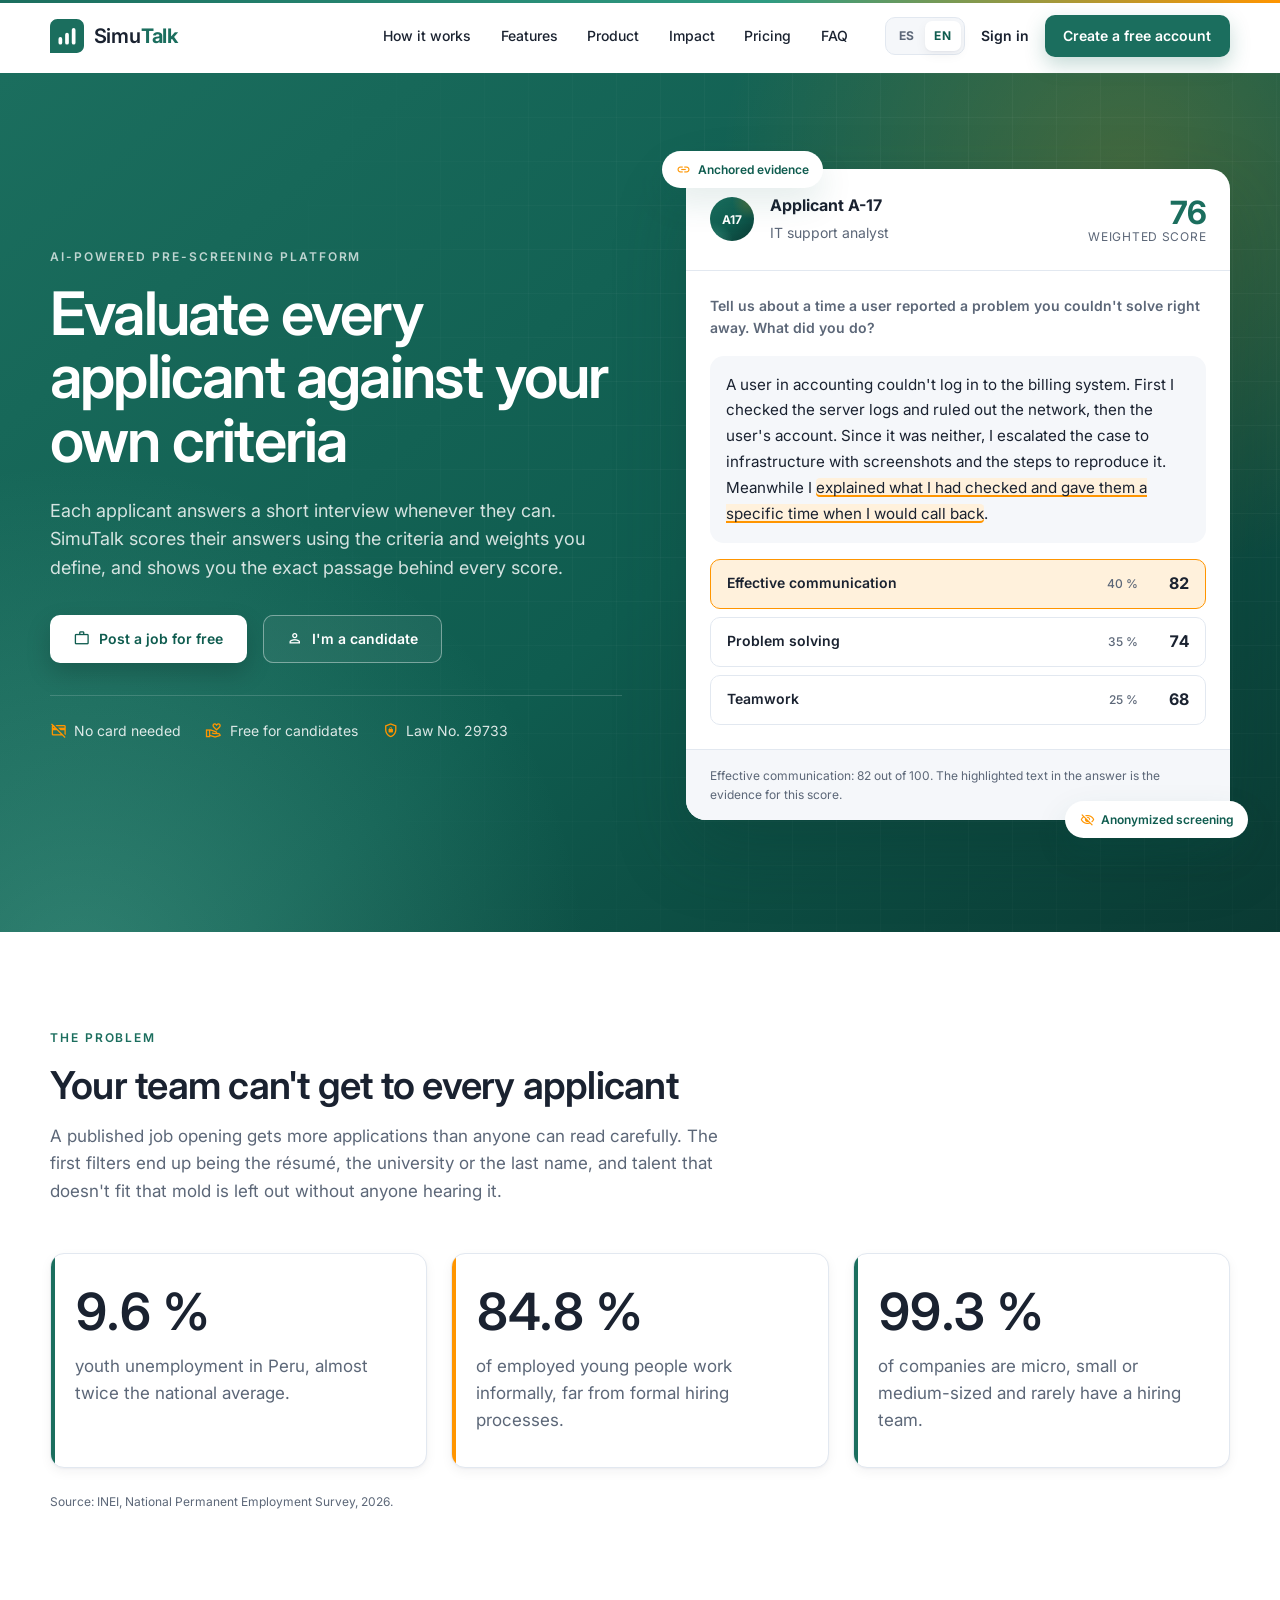
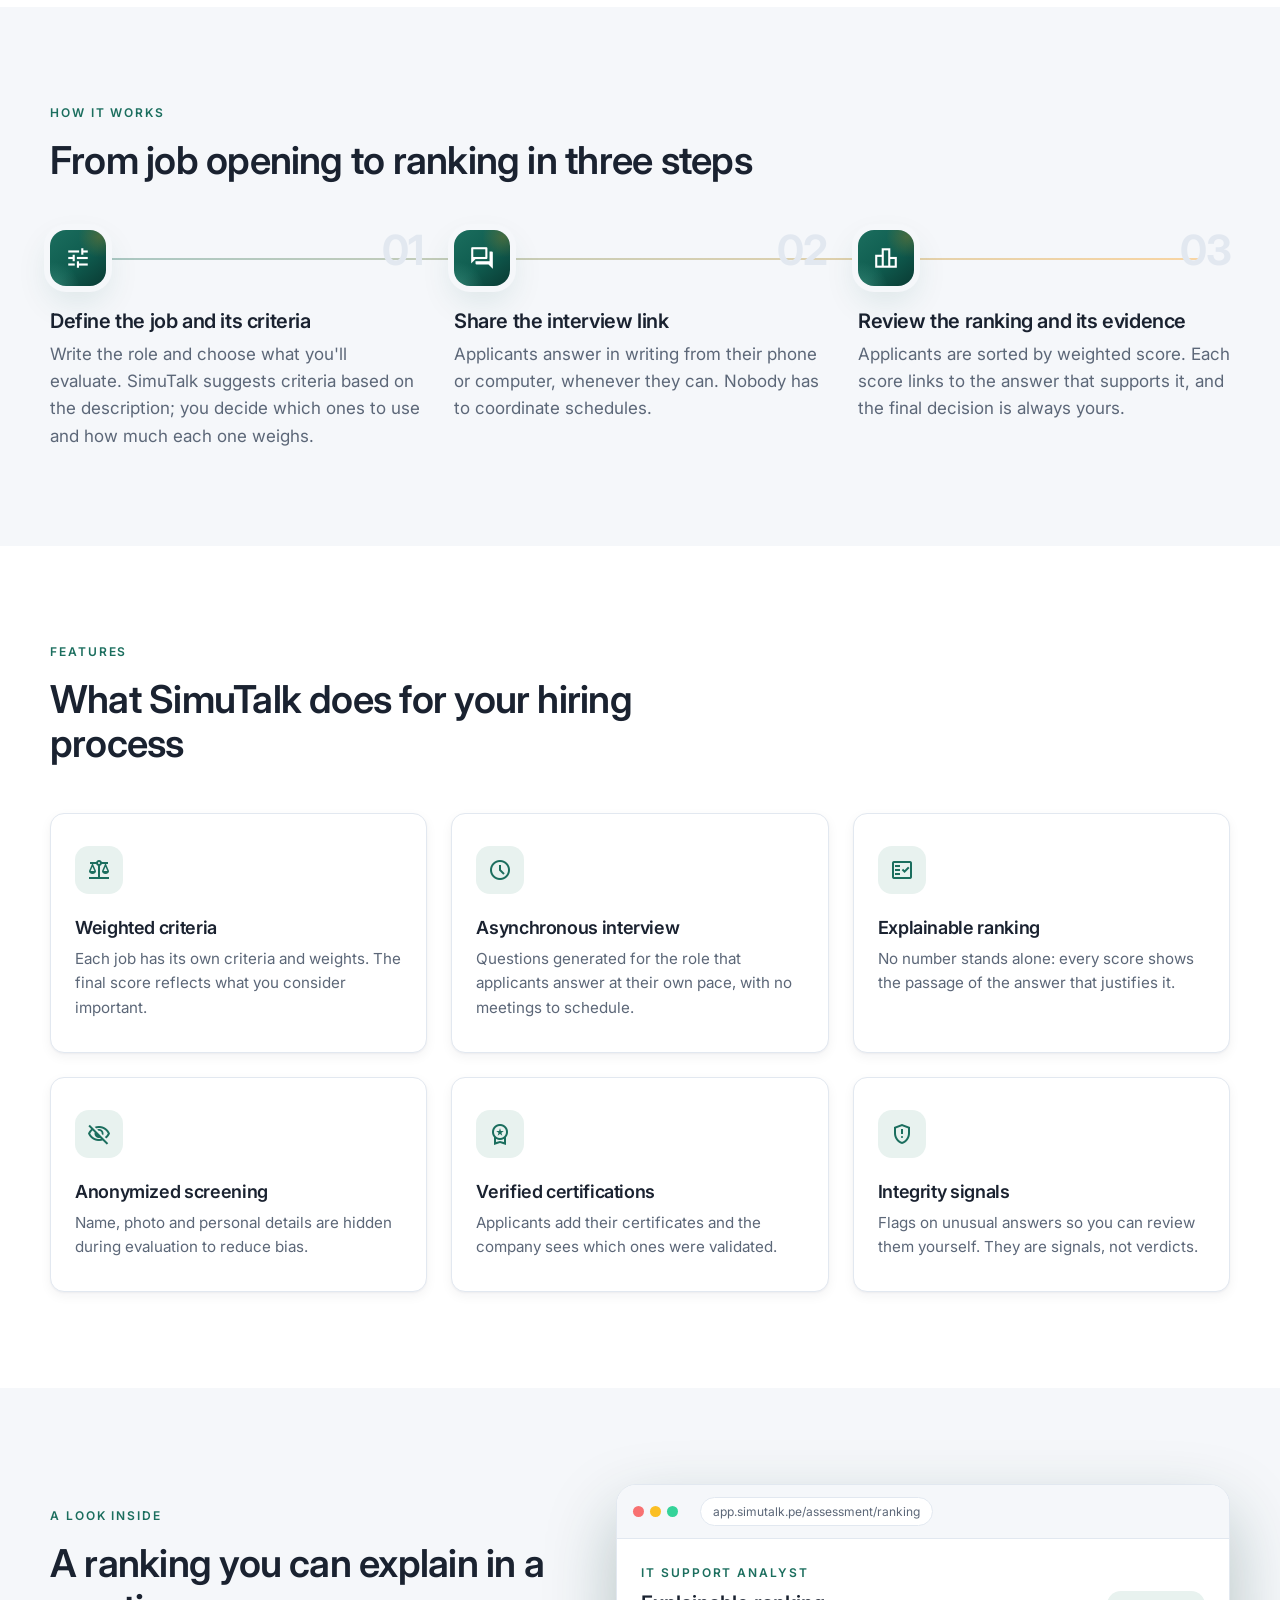
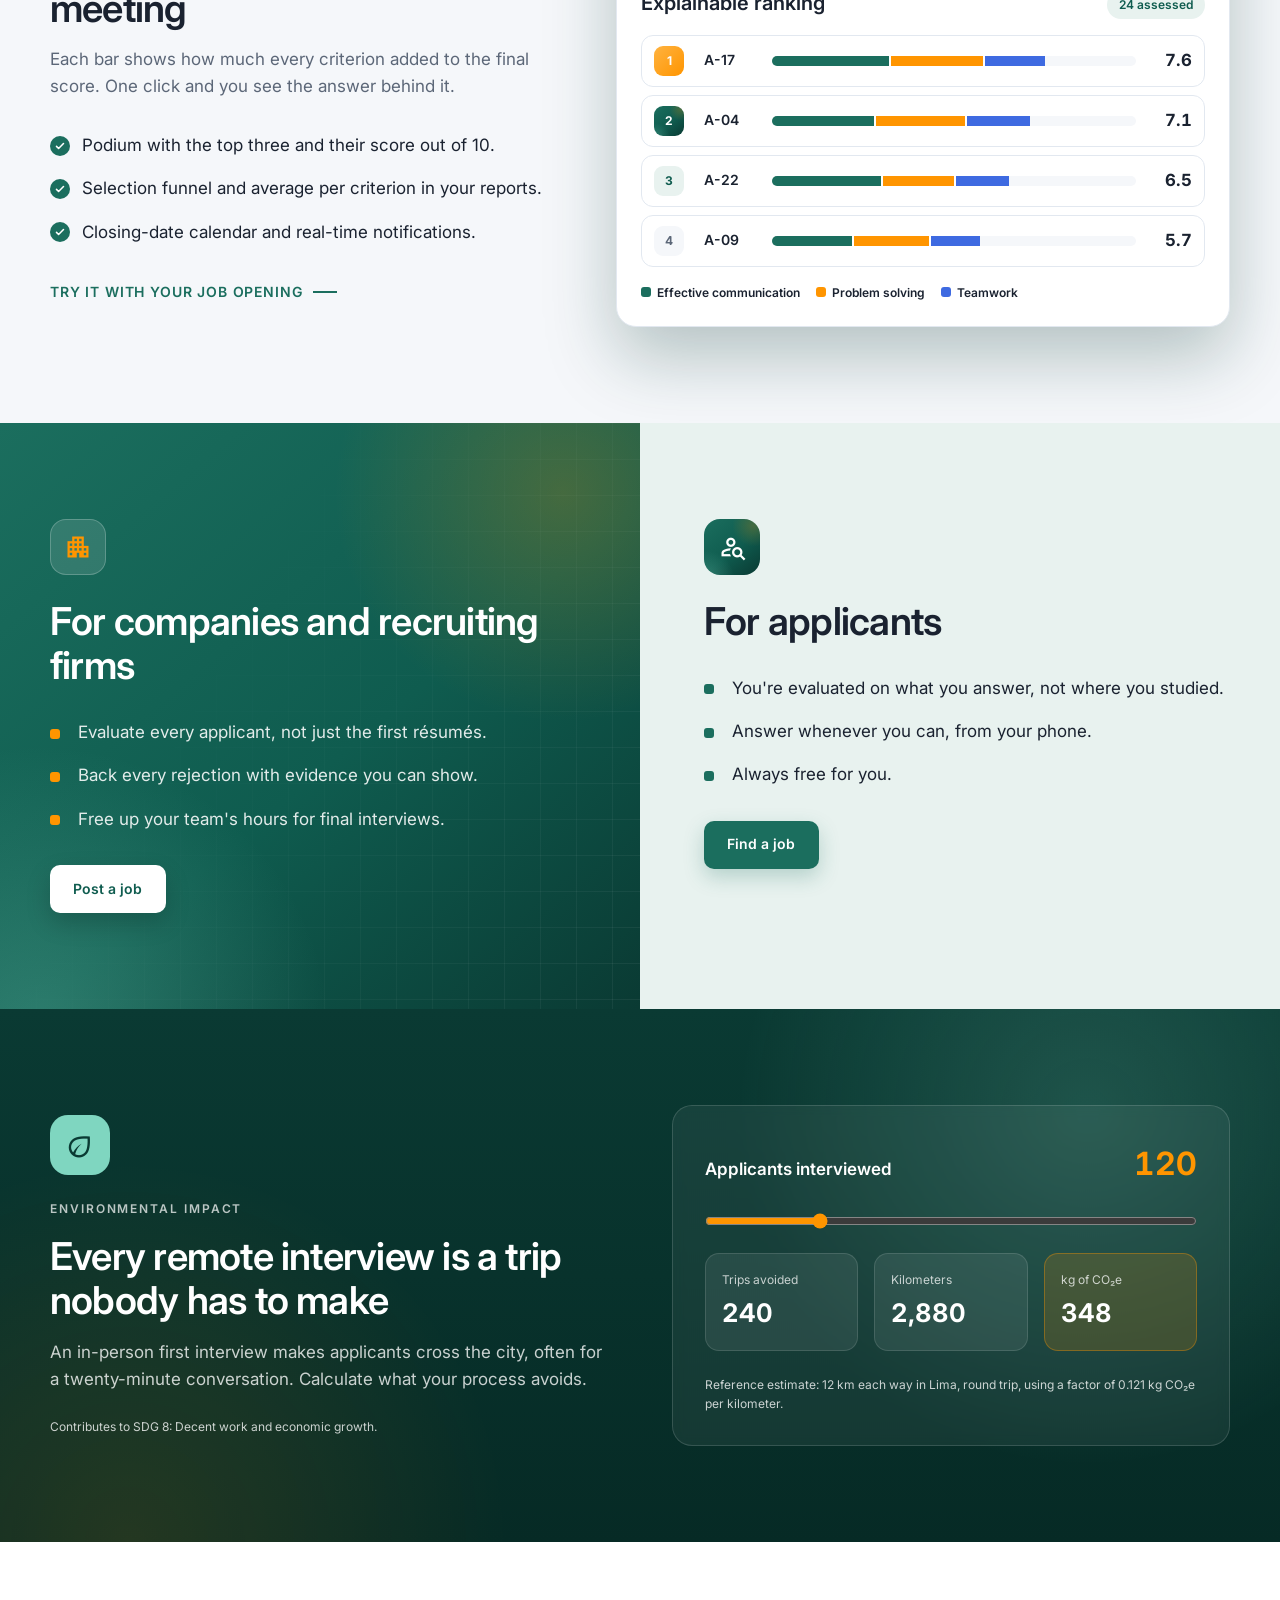
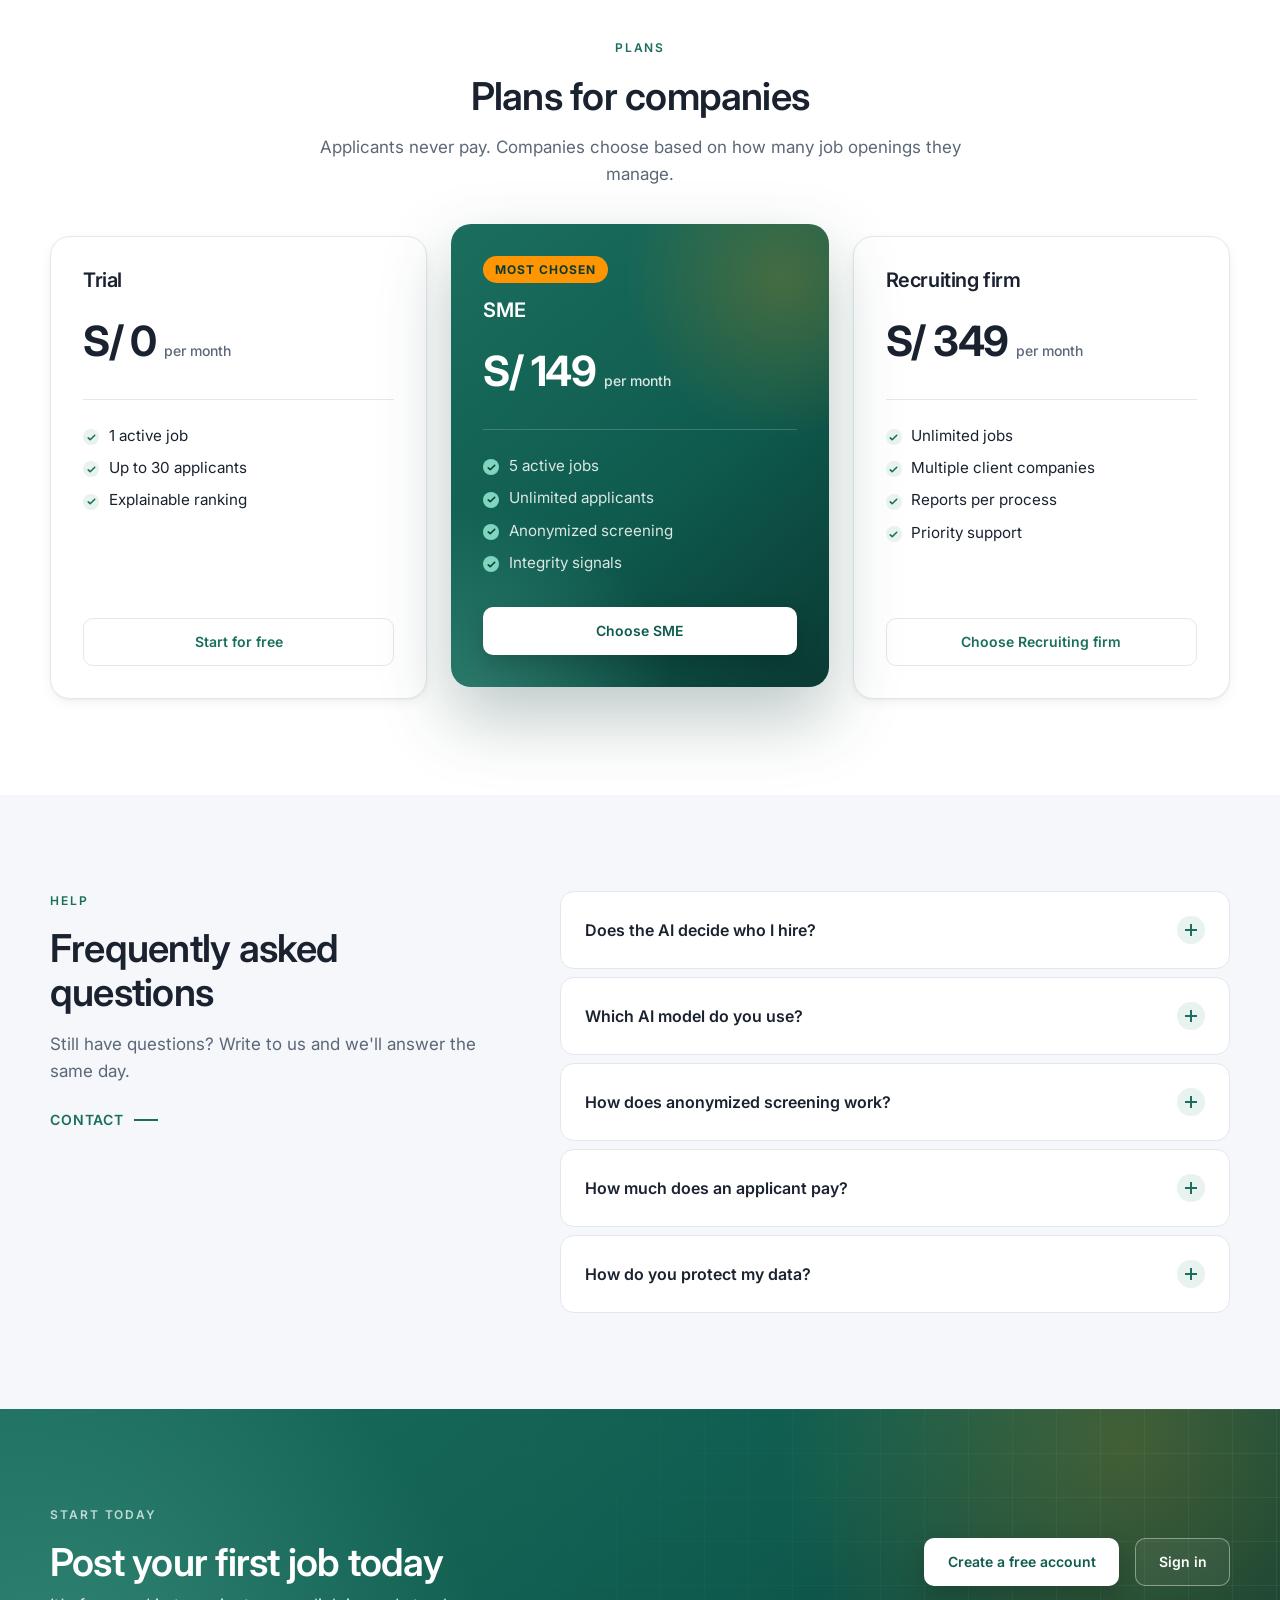
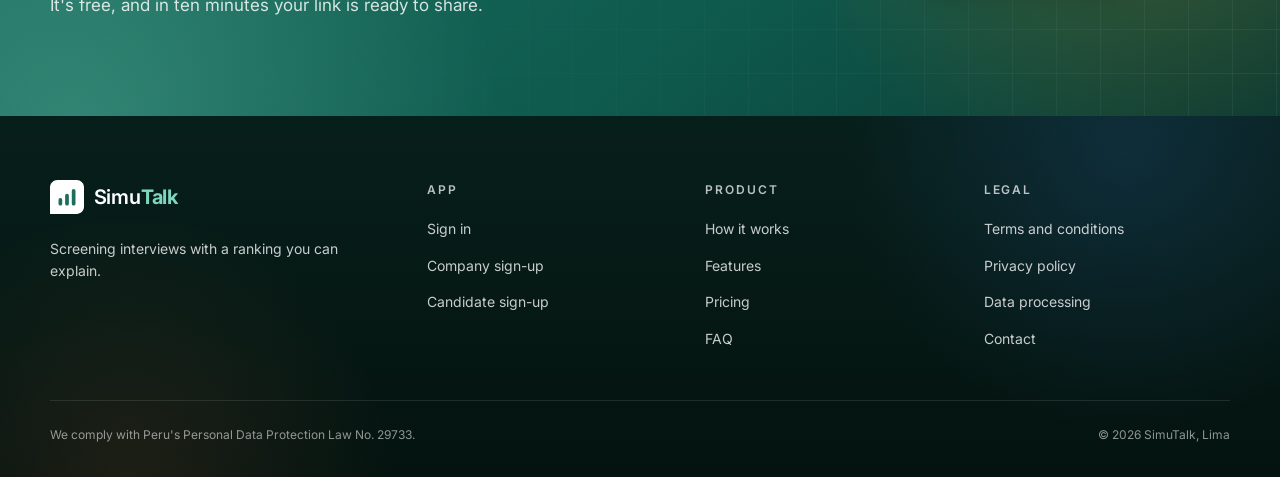
==== commit 2ba094a7: "feat(landing): rediseño con el estilo visual de la app y enlaces a sus rutas reales" ====
--- a/index.html
+++ b/index.html
@@ -9,6 +9,7 @@
       content="SimuTalk evalúa a todos tus postulantes con entrevistas asincrónicas y un ranking donde cada puntaje muestra la respuesta que lo sustenta."
       data-i18n-attr="content:meta.description"
     />
+    <meta name="theme-color" content="#0f5c4f" />
     <link rel="icon" href="assets/favicon.svg" type="image/svg+xml" />
     <link rel="preconnect" href="https://fonts.googleapis.com" />
     <link rel="preconnect" href="https://fonts.gstatic.com" crossorigin />
@@ -16,12 +17,16 @@
       href="https://fonts.googleapis.com/css2?family=Inter:wght@400;500;600;700&display=swap"
       rel="stylesheet"
     />
+    <link
+      href="https://fonts.googleapis.com/css2?family=Material+Symbols+Outlined:opsz,wght,FILL,GRAD@24,400,0,0&display=block"
+      rel="stylesheet"
+    />
     <link rel="stylesheet" href="css/styles.css" />
   </head>
   <body>
     <a class="saltar" href="#contenido" data-i18n="skip">Saltar al contenido</a>
 
-    <!-- Encabezado -->
+    <!-- Encabezado: franja de marca arriba y fondo tipo vidrio (igual que la app) -->
     <header class="encabezado" id="encabezado">
       <div class="contenedor">
         <a class="marca" href="#inicio" aria-label="SimuTalk, ir al inicio" data-i18n-attr="aria-label:brand.home">
@@ -31,7 +36,7 @@
             <rect x="28.5" y="26" width="7" height="22" rx="3.5" fill="#fff" />
             <rect x="41" y="17" width="7" height="31" rx="3.5" fill="#fff" />
           </svg>
-          <span>SimuTalk</span>
+          <span>Simu<strong>Talk</strong></span>
         </a>
 
         <button
@@ -47,9 +52,10 @@
 
         <nav class="navegacion" id="menu" aria-label="Principal" data-i18n-attr="aria-label:nav.label">
           <ul>
-            <li><a href="#problema" data-i18n="nav.problem">El problema</a></li>
             <li><a href="#como-funciona" data-i18n="nav.how">Cómo funciona</a></li>
             <li><a href="#funcionalidades" data-i18n="nav.features">Funcionalidades</a></li>
+            <li><a href="#producto" data-i18n="nav.product">Producto</a></li>
+            <li><a href="#impacto" data-i18n="nav.impact">Impacto</a></li>
             <li><a href="#planes" data-i18n="nav.pricing">Planes</a></li>
             <li><a href="#preguntas" data-i18n="nav.faq">Preguntas</a></li>
           </ul>
@@ -61,104 +67,140 @@
             <button type="button" data-lang="en" aria-pressed="false" lang="en">EN</button>
           </div>
           <a class="enlace-sesion" href="#" data-app="login" data-i18n="cta.login">Iniciar sesión</a>
-          <a class="boton boton-primario" href="#" data-app="register" data-i18n="cta.register">Crear cuenta gratis</a>
+          <a class="boton boton-primario" href="#" data-app="registerCompany" data-i18n="cta.register">Crear cuenta gratis</a>
         </div>
       </div>
     </header>
 
     <main id="contenido">
-      <!-- Hero con demo de evidencia -->
+      <!-- Hero: banda verde de la marca con la demo de evidencia -->
       <section class="hero" id="inicio" aria-labelledby="hero-titulo">
         <div class="contenedor">
           <div class="hero-texto">
+            <p class="kicker kicker-claro" data-i18n="hero.kicker">Plataforma de preselección con IA</p>
             <h1 id="hero-titulo" data-i18n="hero.title">Evalúa a todos tus postulantes con tus propios criterios</h1>
-            <p data-i18n="hero.lead">
+            <p class="hero-lead" data-i18n="hero.lead">
               Cada postulante responde una entrevista breve cuando puede. SimuTalk puntúa sus respuestas según
               los criterios y pesos que tú defines, y te muestra el fragmento exacto que sustenta cada nota.
             </p>
             <div class="hero-botones">
-              <a class="boton boton-primario" href="#" data-app="register" data-i18n="cta.register">Crear cuenta gratis</a>
-              <a class="boton boton-secundario" href="#como-funciona" data-i18n="cta.how">Ver cómo funciona</a>
-            </div>
-            <p class="hero-nota" data-i18n="hero.note">La primera vacante es gratis y no pedimos tarjeta.</p>
-          </div>
-
-          <section class="evidencia" aria-labelledby="demo-titulo">
-            <div class="evidencia-cabecera">
-              <div>
-                <strong id="demo-titulo" data-i18n="demo.candidate">Postulante A-17</strong>
-                <small data-i18n="demo.role">Analista de soporte TI</small>
-              </div>
-              <div class="puntaje-total">
-                <b>76</b>
-                <small data-i18n="demo.total">puntaje ponderado</small>
-              </div>
-            </div>
-
-            <div class="evidencia-cuerpo">
-              <p class="pregunta" data-i18n="demo.question">
-                Cuéntanos de una vez en que un usuario reportó un problema que no supiste resolver de inmediato.
-                ¿Qué hiciste?
-              </p>
-              <p class="respuesta" id="respuesta">
-                <span data-i18n="demo.a1">Un usuario de contabilidad no podía entrar al sistema de facturación. Primero</span>
-                <span class="fragmento" data-criterio="problemas" data-i18n="demo.f2">revisé los registros del servidor y descarté la red, luego la cuenta del usuario</span>.
-                <span data-i18n="demo.a2">Como no era ninguna de las dos,</span>
-                <span class="fragmento" data-criterio="equipo" data-i18n="demo.f3">escalé el caso a infraestructura con capturas y los pasos para reproducirlo</span>.
-                <span data-i18n="demo.a3">Mientras tanto</span>
-                <span class="fragmento activo" data-criterio="comunicacion" data-i18n="demo.f1">le expliqué qué había revisado y le di una hora concreta para volver a llamarlo</span>.
-              </p>
-
-              <ul class="criterios" aria-label="Criterios de la vacante" data-i18n-attr="aria-label:demo.criteria">
-                <li>
-                  <button class="criterio" type="button" data-criterio="comunicacion" aria-pressed="true" aria-controls="respuesta">
-                    <span data-i18n="demo.c1">Comunicación efectiva</span>
-                    <span class="peso">40 %</span>
-                    <span class="valor">82</span>
-                  </button>
-                </li>
-                <li>
-                  <button class="criterio" type="button" data-criterio="problemas" aria-pressed="false" aria-controls="respuesta">
-                    <span data-i18n="demo.c2">Resolución de problemas</span>
-                    <span class="peso">35 %</span>
-                    <span class="valor">74</span>
-                  </button>
-                </li>
-                <li>
-                  <button class="criterio" type="button" data-criterio="equipo" aria-pressed="false" aria-controls="respuesta">
-                    <span data-i18n="demo.c3">Trabajo en equipo</span>
-                    <span class="peso">25 %</span>
-                    <span class="valor">68</span>
-                  </button>
-                </li>
-              </ul>
-            </div>
-
-            <p class="evidencia-pie" id="demo-estado" aria-live="polite"></p>
-          </section>
+              <a class="boton boton-blanco" href="#" data-app="registerCompany">
+                <span class="material-symbols-outlined" aria-hidden="true">work</span>
+                <span data-i18n="hero.ctaCompany">Publicar una vacante gratis</span>
+              </a>
+              <a class="boton boton-contorno-claro" href="#" data-app="registerApplicant">
+                <span class="material-symbols-outlined" aria-hidden="true">person</span>
+                <span data-i18n="hero.ctaApplicant">Soy postulante</span>
+              </a>
+            </div>
+            <ul class="hero-confianza">
+              <li>
+                <span class="material-symbols-outlined" aria-hidden="true">credit_card_off</span>
+                <span data-i18n="hero.trust1">Sin tarjeta</span>
+              </li>
+              <li>
+                <span class="material-symbols-outlined" aria-hidden="true">volunteer_activism</span>
+                <span data-i18n="hero.trust2">Gratis para postulantes</span>
+              </li>
+              <li>
+                <span class="material-symbols-outlined" aria-hidden="true">shield_lock</span>
+                <span data-i18n="hero.trust3">Ley N.° 29733</span>
+              </li>
+            </ul>
+          </div>
+
+          <div class="hero-visual">
+            <section class="evidencia" aria-labelledby="demo-titulo">
+              <div class="evidencia-cabecera">
+                <span class="avatar-demo" aria-hidden="true">A17</span>
+                <div>
+                  <strong id="demo-titulo" data-i18n="demo.candidate">Postulante A-17</strong>
+                  <small data-i18n="demo.role">Analista de soporte TI</small>
+                </div>
+                <div class="puntaje-total">
+                  <b>76</b>
+                  <small data-i18n="demo.total">puntaje ponderado</small>
+                </div>
+              </div>
+
+              <div class="evidencia-cuerpo">
+                <p class="pregunta" data-i18n="demo.question">
+                  Cuéntanos de una vez en que un usuario reportó un problema que no supiste resolver de inmediato.
+                  ¿Qué hiciste?
+                </p>
+                <p class="respuesta" id="respuesta">
+                  <span data-i18n="demo.a1">Un usuario de contabilidad no podía entrar al sistema de facturación. Primero</span>
+                  <span class="fragmento" data-criterio="problemas" data-i18n="demo.f2">revisé los registros del servidor y descarté la red, luego la cuenta del usuario</span>.
+                  <span data-i18n="demo.a2">Como no era ninguna de las dos,</span>
+                  <span class="fragmento" data-criterio="equipo" data-i18n="demo.f3">escalé el caso a infraestructura con capturas y los pasos para reproducirlo</span>.
+                  <span data-i18n="demo.a3">Mientras tanto</span>
+                  <span class="fragmento activo" data-criterio="comunicacion" data-i18n="demo.f1">le expliqué qué había revisado y le di una hora concreta para volver a llamarlo</span>.
+                </p>
+
+                <ul class="criterios" aria-label="Criterios de la vacante" data-i18n-attr="aria-label:demo.criteria">
+                  <li>
+                    <button class="criterio" type="button" data-criterio="comunicacion" aria-pressed="true" aria-controls="respuesta">
+                      <span data-i18n="demo.c1">Comunicación efectiva</span>
+                      <span class="peso">40 %</span>
+                      <span class="valor">82</span>
+                    </button>
+                  </li>
+                  <li>
+                    <button class="criterio" type="button" data-criterio="problemas" aria-pressed="false" aria-controls="respuesta">
+                      <span data-i18n="demo.c2">Resolución de problemas</span>
+                      <span class="peso">35 %</span>
+                      <span class="valor">74</span>
+                    </button>
+                  </li>
+                  <li>
+                    <button class="criterio" type="button" data-criterio="equipo" aria-pressed="false" aria-controls="respuesta">
+                      <span data-i18n="demo.c3">Trabajo en equipo</span>
+                      <span class="peso">25 %</span>
+                      <span class="valor">68</span>
+                    </button>
+                  </li>
+                </ul>
+              </div>
+
+              <p class="evidencia-pie" id="demo-estado" aria-live="polite"></p>
+            </section>
+
+            <!-- Etiquetas flotantes -->
+            <span class="flotante flotante-1" aria-hidden="true">
+              <span class="material-symbols-outlined">link</span>
+              <span data-i18n="hero.float1">Evidencia anclada</span>
+            </span>
+            <span class="flotante flotante-2" aria-hidden="true">
+              <span class="material-symbols-outlined">visibility_off</span>
+              <span data-i18n="hero.float2">Cribado anonimizado</span>
+            </span>
+          </div>
         </div>
       </section>
 
       <!-- El problema -->
       <section class="seccion" id="problema" aria-labelledby="problema-titulo">
         <div class="contenedor">
-          <h2 id="problema-titulo" data-i18n="problem.title">Tu equipo no alcanza a evaluar a todos</h2>
-          <p class="introduccion" data-i18n="problem.lead">
-            Una vacante publicada recibe más postulaciones de las que alguien puede leer con cuidado. Los
-            primeros filtros terminan siendo el CV, la universidad o el apellido, y el talento que no encaja en
-            ese molde se queda fuera sin que nadie lo haya escuchado.
-          </p>
-          <dl class="cifras">
-            <div>
-              <dt>9.6 %</dt>
+          <div class="cabecera-seccion" data-reveal>
+            <p class="kicker" data-i18n="problem.kicker">El problema</p>
+            <h2 id="problema-titulo" data-i18n="problem.title">Tu equipo no alcanza a evaluar a todos</h2>
+            <p class="introduccion" data-i18n="problem.lead">
+              Una vacante publicada recibe más postulaciones de las que alguien puede leer con cuidado. Los
+              primeros filtros terminan siendo el CV, la universidad o el apellido, y el talento que no encaja en
+              ese molde se queda fuera sin que nadie lo haya escuchado.
+            </p>
+          </div>
+          <dl class="cifras" data-reveal>
+            <div class="cifra">
+              <dt><span data-count="9.6" data-decimals="1">9.6</span> %</dt>
               <dd data-i18n="problem.s1">de desempleo juvenil en el Perú, casi el doble del promedio nacional.</dd>
             </div>
-            <div>
-              <dt>84.8 %</dt>
+            <div class="cifra cifra-acento">
+              <dt><span data-count="84.8" data-decimals="1">84.8</span> %</dt>
               <dd data-i18n="problem.s2">de jóvenes ocupados trabaja en la informalidad, lejos de procesos formales de selección.</dd>
             </div>
-            <div>
-              <dt>99.3 %</dt>
+            <div class="cifra">
+              <dt><span data-count="99.3" data-decimals="1">99.3</span> %</dt>
               <dd data-i18n="problem.s3">de las empresas son MIPYME y rara vez cuentan con un área de selección.</dd>
             </div>
           </dl>
@@ -169,9 +211,13 @@
       <!-- Cómo funciona -->
       <section class="seccion seccion-alterna" id="como-funciona" aria-labelledby="como-titulo">
         <div class="contenedor">
-          <h2 id="como-titulo" data-i18n="how.title">De la vacante al ranking en tres pasos</h2>
-          <ol class="pasos">
+          <div class="cabecera-seccion" data-reveal>
+            <p class="kicker" data-i18n="how.kicker">Cómo funciona</p>
+            <h2 id="como-titulo" data-i18n="how.title">De la vacante al ranking en tres pasos</h2>
+          </div>
+          <ol class="pasos" data-reveal>
             <li>
+              <span class="paso-icono material-symbols-outlined" aria-hidden="true">tune</span>
               <h3 data-i18n="how.s1t">Define la vacante y sus criterios</h3>
               <p data-i18n="how.s1d">
                 Escribe el puesto y elige qué vas a evaluar. SimuTalk te sugiere criterios a partir de la
@@ -179,6 +225,7 @@
               </p>
             </li>
             <li>
+              <span class="paso-icono material-symbols-outlined" aria-hidden="true">forum</span>
               <h3 data-i18n="how.s2t">Comparte el enlace de la entrevista</h3>
               <p data-i18n="how.s2d">
                 Los postulantes responden por escrito desde su celular o computadora, cuando pueden. Nadie tiene
@@ -186,6 +233,7 @@
               </p>
             </li>
             <li>
+              <span class="paso-icono material-symbols-outlined" aria-hidden="true">leaderboard</span>
               <h3 data-i18n="how.s3t">Revisa el ranking con su evidencia</h3>
               <p data-i18n="how.s3d">
                 Los postulantes aparecen ordenados por puntaje ponderado. Cada nota enlaza a la respuesta que la
@@ -199,29 +247,38 @@
       <!-- Funcionalidades -->
       <section class="seccion" id="funcionalidades" aria-labelledby="func-titulo">
         <div class="contenedor">
-          <h2 id="func-titulo" data-i18n="feat.title">Lo que hace SimuTalk por tu proceso</h2>
-          <ul class="funciones">
-            <li>
+          <div class="cabecera-seccion" data-reveal>
+            <p class="kicker" data-i18n="feat.kicker">Funcionalidades</p>
+            <h2 id="func-titulo" data-i18n="feat.title">Lo que hace SimuTalk por tu proceso</h2>
+          </div>
+          <ul class="funciones" data-reveal>
+            <li class="tarjeta">
+              <span class="icono material-symbols-outlined" aria-hidden="true">balance</span>
               <h3 data-i18n="feat.f1t">Criterios ponderados</h3>
               <p data-i18n="feat.f1d">Cada vacante tiene sus propios criterios y pesos. El puntaje final respeta lo que tú consideras importante.</p>
             </li>
-            <li>
+            <li class="tarjeta">
+              <span class="icono material-symbols-outlined" aria-hidden="true">schedule</span>
               <h3 data-i18n="feat.f2t">Entrevista asincrónica</h3>
               <p data-i18n="feat.f2d">Preguntas generadas para el puesto que el postulante responde a su ritmo, sin agendar reuniones.</p>
             </li>
-            <li>
+            <li class="tarjeta">
+              <span class="icono material-symbols-outlined" aria-hidden="true">fact_check</span>
               <h3 data-i18n="feat.f3t">Ranking explicable</h3>
               <p data-i18n="feat.f3d">Ningún número aparece solo: cada puntaje muestra el fragmento de la respuesta que lo justifica.</p>
             </li>
-            <li>
+            <li class="tarjeta">
+              <span class="icono material-symbols-outlined" aria-hidden="true">visibility_off</span>
               <h3 data-i18n="feat.f4t">Cribado anonimizado</h3>
               <p data-i18n="feat.f4d">Nombre, foto y datos personales se ocultan durante la evaluación para reducir sesgos.</p>
             </li>
-            <li>
+            <li class="tarjeta">
+              <span class="icono material-symbols-outlined" aria-hidden="true">workspace_premium</span>
               <h3 data-i18n="feat.f5t">Certificaciones verificadas</h3>
               <p data-i18n="feat.f5d">Los postulantes registran sus certificados y la empresa ve cuáles fueron validados.</p>
             </li>
-            <li>
+            <li class="tarjeta">
+              <span class="icono material-symbols-outlined" aria-hidden="true">gpp_maybe</span>
               <h3 data-i18n="feat.f6t">Señales de integridad</h3>
               <p data-i18n="feat.f6d">Avisos sobre respuestas inusuales para que las revises tú. Son señales, no veredictos.</p>
             </li>
@@ -229,32 +286,103 @@
         </div>
       </section>
 
+      <!-- Vista previa del producto: el ranking como se ve en la app -->
+      <section class="seccion seccion-alterna" id="producto" aria-labelledby="producto-titulo">
+        <div class="contenedor producto">
+          <div class="producto-texto" data-reveal>
+            <p class="kicker" data-i18n="preview.kicker">Así se ve por dentro</p>
+            <h2 id="producto-titulo" data-i18n="preview.title">Un ranking que puedes explicar en una reunión</h2>
+            <p class="introduccion" data-i18n="preview.lead">
+              Cada barra muestra cuánto aportó cada criterio al puntaje final. Un clic y ves la respuesta que lo
+              sustenta.
+            </p>
+            <ul class="lista-check">
+              <li data-i18n="preview.l1">Podio con los tres mejores y su puntaje sobre 10.</li>
+              <li data-i18n="preview.l2">Embudo de selección y promedio por criterio en tus reportes.</li>
+              <li data-i18n="preview.l3">Calendario de cierres y notificaciones en tiempo real.</li>
+            </ul>
+            <a class="enlace-flecha" href="#" data-app="registerCompany" data-i18n="preview.cta">Pruébalo con tu vacante</a>
+          </div>
+
+          <figure class="ventana" data-reveal aria-label="Vista previa del ranking de SimuTalk" data-i18n-attr="aria-label:preview.figure">
+            <div class="ventana-barra" aria-hidden="true">
+              <i></i><i></i><i></i>
+              <span>app.simutalk.pe/assessment/ranking</span>
+            </div>
+            <div class="ventana-cuerpo">
+              <div class="vp-cabecera">
+                <div>
+                  <p class="kicker" data-i18n="preview.posting">Analista de soporte TI</p>
+                  <strong data-i18n="preview.rankingTitle">Ranking explicable</strong>
+                </div>
+                <span class="vp-chip" data-i18n="preview.assessed">24 evaluados</span>
+              </div>
+              <ol class="vp-filas">
+                <li>
+                  <span class="vp-pos vp-pos-1">1</span>
+                  <span class="vp-nombre">A-17</span>
+                  <span class="vp-barra"><i style="--w: 32%; --c: #1b6e5e"></i><i style="--w: 26%; --c: #ff9500"></i><i style="--w: 17%; --c: #3e6ae1"></i></span>
+                  <b>7.6</b>
+                </li>
+                <li>
+                  <span class="vp-pos vp-pos-2">2</span>
+                  <span class="vp-nombre">A-04</span>
+                  <span class="vp-barra"><i style="--w: 28%; --c: #1b6e5e"></i><i style="--w: 25%; --c: #ff9500"></i><i style="--w: 18%; --c: #3e6ae1"></i></span>
+                  <b>7.1</b>
+                </li>
+                <li>
+                  <span class="vp-pos vp-pos-3">3</span>
+                  <span class="vp-nombre">A-22</span>
+                  <span class="vp-barra"><i style="--w: 30%; --c: #1b6e5e"></i><i style="--w: 20%; --c: #ff9500"></i><i style="--w: 15%; --c: #3e6ae1"></i></span>
+                  <b>6.5</b>
+                </li>
+                <li>
+                  <span class="vp-pos">4</span>
+                  <span class="vp-nombre">A-09</span>
+                  <span class="vp-barra"><i style="--w: 22%; --c: #1b6e5e"></i><i style="--w: 21%; --c: #ff9500"></i><i style="--w: 14%; --c: #3e6ae1"></i></span>
+                  <b>5.7</b>
+                </li>
+              </ol>
+              <ul class="vp-leyenda" aria-hidden="true">
+                <li><i style="background: #1b6e5e"></i><span data-i18n="demo.c1">Comunicación efectiva</span></li>
+                <li><i style="background: #ff9500"></i><span data-i18n="demo.c2">Resolución de problemas</span></li>
+                <li><i style="background: #3e6ae1"></i><span data-i18n="demo.c3">Trabajo en equipo</span></li>
+              </ul>
+            </div>
+          </figure>
+        </div>
+      </section>
+
       <!-- Dos audiencias -->
       <section class="audiencias" aria-label="Para quién es SimuTalk" data-i18n-attr="aria-label:aud.label">
-        <div class="audiencia audiencia-empresa">
+        <div class="audiencia audiencia-empresa" data-reveal>
+          <span class="audiencia-icono material-symbols-outlined" aria-hidden="true">apartment</span>
           <h2 data-i18n="aud.c.title">Para empresas y consultoras</h2>
           <ul>
             <li data-i18n="aud.c.l1">Evalúa a todos los postulantes, no solo a los primeros CV.</li>
             <li data-i18n="aud.c.l2">Sustenta cada descarte con evidencia que puedes mostrar.</li>
             <li data-i18n="aud.c.l3">Libera horas de tu equipo para las entrevistas finales.</li>
           </ul>
-          <a class="boton" href="#" data-app="register" data-i18n="aud.c.cta">Publicar una vacante</a>
-        </div>
-        <div class="audiencia audiencia-postulante">
+          <a class="boton boton-blanco" href="#" data-app="registerCompany" data-i18n="aud.c.cta">Publicar una vacante</a>
+        </div>
+        <div class="audiencia audiencia-postulante" data-reveal>
+          <span class="audiencia-icono material-symbols-outlined" aria-hidden="true">person_search</span>
           <h2 data-i18n="aud.p.title">Para postulantes</h2>
           <ul>
             <li data-i18n="aud.p.l1">Te evalúan por lo que respondes, no por dónde estudiaste.</li>
             <li data-i18n="aud.p.l2">Respondes cuando puedes, desde tu celular.</li>
             <li data-i18n="aud.p.l3">Siempre es gratis para ti.</li>
           </ul>
-          <a class="boton boton-primario" href="#" data-app="register" data-i18n="aud.p.cta">Buscar empleo</a>
+          <a class="boton boton-primario" href="#" data-app="registerApplicant" data-i18n="aud.p.cta">Buscar empleo</a>
         </div>
       </section>
 
       <!-- Impacto ambiental -->
-      <section class="seccion" id="impacto" aria-labelledby="impacto-titulo">
+      <section class="seccion seccion-impacto" id="impacto" aria-labelledby="impacto-titulo">
         <div class="contenedor impacto">
-          <div>
+          <div data-reveal>
+            <span class="hoja material-symbols-outlined" aria-hidden="true">eco</span>
+            <p class="kicker kicker-claro" data-i18n="impact.kicker">Impacto ambiental</p>
             <h2 id="impacto-titulo" data-i18n="impact.title">Cada entrevista remota es un viaje que no se hace</h2>
             <p class="introduccion" data-i18n="impact.lead">
               Una primera entrevista presencial obliga al postulante a cruzar la ciudad, muchas veces para una
@@ -263,7 +391,7 @@
             <p class="fuente" data-i18n="impact.ods">Contribuye al ODS 8: Trabajo decente y crecimiento económico.</p>
           </div>
 
-          <div class="calculadora">
+          <div class="calculadora" data-reveal>
             <label for="postulantes">
               <span data-i18n="impact.input">Postulantes entrevistados</span>
               <output id="postulantes-valor" for="postulantes">120</output>
@@ -278,7 +406,7 @@
                 <dt data-i18n="impact.km">Kilómetros</dt>
                 <dd id="r-km">2 880</dd>
               </div>
-              <div>
+              <div class="resultado-destacado">
                 <dt data-i18n="impact.co2">kg de CO₂e</dt>
                 <dd id="r-co2">348</dd>
               </div>
@@ -292,12 +420,15 @@
       </section>
 
       <!-- Planes -->
-      <section class="seccion seccion-alterna" id="planes" aria-labelledby="planes-titulo">
+      <section class="seccion" id="planes" aria-labelledby="planes-titulo">
         <div class="contenedor">
-          <h2 id="planes-titulo" data-i18n="price.title">Planes para empresas</h2>
-          <p class="introduccion" data-i18n="price.lead">Los postulantes nunca pagan. Las empresas eligen según cuántas vacantes manejan.</p>
-          <div class="planes">
-            <article class="plan" aria-labelledby="plan-1">
+          <div class="cabecera-seccion cabecera-centrada" data-reveal>
+            <p class="kicker" data-i18n="price.kicker">Planes</p>
+            <h2 id="planes-titulo" data-i18n="price.title">Planes para empresas</h2>
+            <p class="introduccion" data-i18n="price.lead">Los postulantes nunca pagan. Las empresas eligen según cuántas vacantes manejan.</p>
+          </div>
+          <div class="planes" data-reveal>
+            <article class="plan tarjeta" aria-labelledby="plan-1">
               <h3 id="plan-1" data-i18n="price.p1">Prueba</h3>
               <p class="precio">S/ 0 <small data-i18n="price.month">al mes</small></p>
               <ul>
@@ -305,10 +436,11 @@
                 <li data-i18n="price.p1l2">Hasta 30 postulantes</li>
                 <li data-i18n="price.p1l3">Ranking explicable</li>
               </ul>
-              <a class="boton boton-secundario" href="#" data-app="register" data-i18n="price.p1cta">Empezar gratis</a>
+              <a class="boton boton-secundario" href="#" data-app="registerCompany" data-i18n="price.p1cta">Empezar gratis</a>
             </article>
             <article class="plan plan-destacado" aria-labelledby="plan-2">
-              <h3 id="plan-2"><span data-i18n="price.p2">Pyme</span> <span class="etiqueta" data-i18n="price.popular">Más elegido</span></h3>
+              <span class="etiqueta" data-i18n="price.popular">Más elegido</span>
+              <h3 id="plan-2" data-i18n="price.p2">Pyme</h3>
               <p class="precio">S/ 149 <small data-i18n="price.month">al mes</small></p>
               <ul>
                 <li data-i18n="price.p2l1">5 vacantes activas</li>
@@ -316,9 +448,9 @@
                 <li data-i18n="price.p2l3">Cribado anonimizado</li>
                 <li data-i18n="price.p2l4">Señales de integridad</li>
               </ul>
-              <a class="boton boton-primario" href="#" data-app="register" data-i18n="price.p2cta">Elegir Pyme</a>
+              <a class="boton boton-blanco" href="#" data-app="registerCompany" data-i18n="price.p2cta">Elegir Pyme</a>
             </article>
-            <article class="plan" aria-labelledby="plan-3">
+            <article class="plan tarjeta" aria-labelledby="plan-3">
               <h3 id="plan-3" data-i18n="price.p3">Consultora</h3>
               <p class="precio">S/ 349 <small data-i18n="price.month">al mes</small></p>
               <ul>
@@ -327,28 +459,37 @@
                 <li data-i18n="price.p3l3">Reportes por proceso</li>
                 <li data-i18n="price.p3l4">Soporte prioritario</li>
               </ul>
-              <a class="boton boton-secundario" href="#" data-app="register" data-i18n="price.p3cta">Elegir Consultora</a>
+              <a class="boton boton-secundario" href="#" data-app="registerCompany" data-i18n="price.p3cta">Elegir Consultora</a>
             </article>
           </div>
         </div>
       </section>
 
       <!-- Video (se muestra solo si hay URL en js/main.js) -->
-      <section class="seccion" id="video" aria-labelledby="video-titulo" hidden>
+      <section class="seccion seccion-alterna" id="video" aria-labelledby="video-titulo" hidden>
         <div class="contenedor video">
           <div>
+            <p class="kicker" data-i18n="video.kicker">Video</p>
             <h2 id="video-titulo" data-i18n="video.title">Mira SimuTalk en dos minutos</h2>
             <p class="introduccion" data-i18n="video.lead">Un recorrido por el producto, de la vacante al ranking.</p>
           </div>
-          <a class="boton boton-primario" id="video-enlace" href="#" target="_blank" rel="noopener" data-i18n="video.cta">Ver el video</a>
+          <a class="boton boton-primario" id="video-enlace" href="#" target="_blank" rel="noopener">
+            <span class="material-symbols-outlined" aria-hidden="true">play_circle</span>
+            <span data-i18n="video.cta">Ver el video</span>
+          </a>
         </div>
       </section>
 
       <!-- Preguntas frecuentes -->
-      <section class="seccion" id="preguntas" aria-labelledby="faq-titulo">
-        <div class="contenedor">
-          <h2 id="faq-titulo" data-i18n="faq.title">Preguntas frecuentes</h2>
-          <div class="preguntas">
+      <section class="seccion seccion-alterna" id="preguntas" aria-labelledby="faq-titulo">
+        <div class="contenedor faq">
+          <div class="cabecera-seccion" data-reveal>
+            <p class="kicker" data-i18n="faq.kicker">Preguntas frecuentes</p>
+            <h2 id="faq-titulo" data-i18n="faq.title">Preguntas frecuentes</h2>
+            <p class="introduccion" data-i18n="faq.lead">¿Te queda alguna duda? Escríbenos y te respondemos en el día.</p>
+            <a class="enlace-flecha" href="mailto:contacto@simutalk.pe" data-i18n="footer.contact">Contacto</a>
+          </div>
+          <div class="preguntas" data-reveal>
             <div class="pregunta-item">
               <h3>
                 <button type="button" aria-expanded="false" aria-controls="faq-1" data-i18n="faq.q1">¿La IA decide a quién contrato?</button>
@@ -395,12 +536,16 @@
 
       <!-- Llamado final -->
       <section class="llamado" aria-labelledby="llamado-titulo">
-        <div class="contenedor">
+        <div class="contenedor" data-reveal>
           <div>
+            <p class="kicker kicker-claro" data-i18n="final.kicker">Empieza hoy</p>
             <h2 id="llamado-titulo" data-i18n="final.title">Publica tu primera vacante hoy</h2>
             <p data-i18n="final.lead">Es gratis y en diez minutos tienes el enlace listo para compartir.</p>
           </div>
-          <a class="boton" href="#" data-app="register" data-i18n="cta.register">Crear cuenta gratis</a>
+          <div class="llamado-botones">
+            <a class="boton boton-blanco" href="#" data-app="registerCompany" data-i18n="cta.register">Crear cuenta gratis</a>
+            <a class="boton boton-contorno-claro" href="#" data-app="login" data-i18n="cta.login">Iniciar sesión</a>
+          </div>
         </div>
       </section>
     </main>
@@ -409,19 +554,37 @@
     <footer class="pie">
       <div class="contenedor">
         <div class="pie-superior">
-          <div>
-            <a class="marca" href="#inicio" aria-label="SimuTalk, ir al inicio" data-i18n-attr="aria-label:brand.home">
+          <div class="pie-marca">
+            <a class="marca marca-clara" href="#inicio" aria-label="SimuTalk, ir al inicio" data-i18n-attr="aria-label:brand.home">
               <svg viewBox="0 0 64 64" aria-hidden="true">
-                <path d="M0 14C0 6.3 6.3 0 14 0h36c7.7 0 14 6.3 14 14v36c0 7.7-6.3 14-14 14H0V14z" fill="#1B6E5E" />
-                <rect x="16" y="34" width="7" height="14" rx="3.5" fill="#fff" />
-                <rect x="28.5" y="26" width="7" height="22" rx="3.5" fill="#fff" />
-                <rect x="41" y="17" width="7" height="31" rx="3.5" fill="#fff" />
+                <path d="M0 14C0 6.3 6.3 0 14 0h36c7.7 0 14 6.3 14 14v36c0 7.7-6.3 14-14 14H0V14z" fill="#fff" />
+                <rect x="16" y="34" width="7" height="14" rx="3.5" fill="#1B6E5E" />
+                <rect x="28.5" y="26" width="7" height="22" rx="3.5" fill="#1B6E5E" />
+                <rect x="41" y="17" width="7" height="31" rx="3.5" fill="#1B6E5E" />
               </svg>
-              <span>SimuTalk</span>
+              <span>Simu<strong>Talk</strong></span>
             </a>
             <p data-i18n="footer.tagline">Entrevistas de preselección con un ranking que puedes explicar.</p>
           </div>
+          <nav aria-label="Aplicación" data-i18n-attr="aria-label:footer.appNav">
+            <p class="kicker kicker-claro" data-i18n="footer.app">Aplicación</p>
+            <ul>
+              <li><a href="#" data-app="login" data-i18n="cta.login">Iniciar sesión</a></li>
+              <li><a href="#" data-app="registerCompany" data-i18n="footer.registerCompany">Registro de empresa</a></li>
+              <li><a href="#" data-app="registerApplicant" data-i18n="footer.registerApplicant">Registro de postulante</a></li>
+            </ul>
+          </nav>
+          <nav aria-label="Producto" data-i18n-attr="aria-label:footer.productNav">
+            <p class="kicker kicker-claro" data-i18n="footer.product">Producto</p>
+            <ul>
+              <li><a href="#como-funciona" data-i18n="nav.how">Cómo funciona</a></li>
+              <li><a href="#funcionalidades" data-i18n="nav.features">Funcionalidades</a></li>
+              <li><a href="#planes" data-i18n="nav.pricing">Planes</a></li>
+              <li><a href="#preguntas" data-i18n="nav.faq">Preguntas</a></li>
+            </ul>
+          </nav>
           <nav aria-label="Legal y contacto" data-i18n-attr="aria-label:footer.nav">
+            <p class="kicker kicker-claro" data-i18n="footer.legal">Legal</p>
             <ul>
               <li><a href="legal.html#terminos" data-i18n="footer.terms">Términos y condiciones</a></li>
               <li><a href="legal.html#privacidad" data-i18n="footer.privacy">Política de privacidad</a></li>
@@ -440,4 +603,4 @@
     <script src="js/i18n.js"></script>
     <script src="js/main.js"></script>
   </body>
-</html>+</html>
--- a/css/styles.css
+++ b/css/styles.css
@@ -1,31 +1,44 @@
 /* =========================================================
    SimuTalk · Landing page
-   Tokens tomados del manual de marca en Figma (Identidad de marca)
+   Tokens del manual de marca (Figma) alineados con la app Angular:
+   mismos verdes, naranja de acento, Inter, curva de movimiento y sombras.
    ========================================================= */
 :root {
-  /* Color */
-  --pino: #1b6e5e;          /* primario: acciones */
-  --pino-oscuro: #0f5c4f;   /* hover y fondos de marca */
-  --bruma: #e8f2ef;         /* tinte del primario */
-  --papel: #f5f7fa;         /* fondo alterno */
-  --tinta: #1a2230;         /* texto */
-  --pizarra: #5c6778;       /* texto secundario */
+  /* Color de la marca */
+  --pino: #1b6e5e; /* primario: acciones */
+  --pino-oscuro: #0f5c4f; /* hover y fondos de marca */
+  --pino-noche: #0a3a33; /* fondos oscuros */
+  --menta: #7fd6c0; /* acento claro sobre verde */
+  --bruma: #e8f2ef; /* tinte del primario */
+  --papel: #f5f7fa; /* fondo alterno */
+  --tinta: #1a2230; /* texto */
+  --pizarra: #5c6778; /* texto secundario */
   --borde: #e2e8f0;
-  --ambar: #ff9500;         /* evidencia: fragmentos que sustentan un puntaje */
+  --ambar: #ff9500; /* evidencia y acento */
   --ambar-tinte: #fff1dc;
+  --azul: #3e6ae1; /* tercer color de criterios */
   --blanco: #ffffff;
 
-  /* Tipografía: escala 1.25 */
+  /* Banda de marca: verde profundo con brillos (igual que la app) */
+  --banda:
+    radial-gradient(circle at 88% 12%, rgba(255, 149, 0, 0.22), transparent 30%),
+    radial-gradient(circle at 6% 105%, rgba(127, 214, 192, 0.28), transparent 34%),
+    linear-gradient(140deg, var(--pino) 0%, var(--pino-oscuro) 55%, var(--pino-noche) 100%);
+  --trama:
+    linear-gradient(rgba(255, 255, 255, 0.06) 1px, transparent 1px),
+    linear-gradient(90deg, rgba(255, 255, 255, 0.06) 1px, transparent 1px);
+
+  /* Tipografía */
   --fuente: "Inter", system-ui, -apple-system, "Segoe UI", sans-serif;
+  --t-xs: 0.75rem;
   --t-sm: 0.875rem;
   --t-base: 1.0625rem;
   --t-md: 1.25rem;
   --t-lg: 1.5625rem;
-  --t-xl: 1.953rem;
-  --t-2xl: 2.441rem;
-  --t-3xl: clamp(2.25rem, 4.6vw, 3.815rem);
-
-  /* Espaciado: múltiplos de 8 (Material Design) */
+  --t-xl: clamp(1.75rem, 3vw, 2.4rem);
+  --t-3xl: clamp(2.3rem, 4.8vw, 3.75rem);
+
+  /* Espaciado: múltiplos de 8 */
   --e-1: 0.5rem;
   --e-2: 1rem;
   --e-3: 1.5rem;
@@ -34,11 +47,18 @@
   --e-8: 4rem;
   --e-12: 6rem;
 
-  --radio-s: 8px;
-  --radio-m: 12px;
+  --radio-s: 10px;
+  --radio-m: 14px;
   --radio-l: 20px;
   --ancho: 1180px;
-  --sombra: 0 1px 2px rgba(26, 34, 48, 0.06), 0 8px 24px rgba(26, 34, 48, 0.08);
+
+  --sombra-s: 0 1px 2px rgba(16, 24, 40, 0.04), 0 4px 12px rgba(16, 24, 40, 0.05);
+  --sombra-m: 0 14px 34px rgba(15, 92, 79, 0.12);
+  --sombra-l: 0 30px 70px rgba(10, 58, 51, 0.28);
+
+  /* Movimiento: lento y suave, sin rebotes */
+  --curva: cubic-bezier(0.22, 1, 0.36, 1);
+  --dur: 0.33s;
 }
 
 /* ---------- Base ---------- */
@@ -50,7 +70,7 @@
 
 html {
   scroll-behavior: smooth;
-  scroll-padding-top: 80px;
+  scroll-padding-top: 84px;
 }
 
 body {
@@ -75,7 +95,7 @@
   margin: 0;
   line-height: 1.15;
   letter-spacing: -0.02em;
-  font-weight: 700;
+  font-weight: 600;
 }
 
 p {
@@ -89,12 +109,18 @@
 :focus-visible {
   outline: 3px solid var(--ambar);
   outline-offset: 3px;
-  border-radius: 4px;
+  border-radius: 6px;
 }
 
 .contenedor {
-  width: min(100% - 2rem, var(--ancho));
+  width: min(100% - 2.5rem, var(--ancho));
   margin-inline: auto;
+}
+
+.material-symbols-outlined {
+  font-size: 1.25em;
+  line-height: 1;
+  user-select: none;
 }
 
 .solo-lectores {
@@ -110,10 +136,11 @@
   position: absolute;
   left: 1rem;
   top: -100px;
-  z-index: 100;
+  z-index: 200;
   padding: var(--e-1) var(--e-2);
-  background: var(--tinta);
+  background: var(--pino);
   color: var(--blanco);
+  font-weight: 600;
   border-radius: var(--radio-s);
 }
 
@@ -121,24 +148,52 @@
   top: 1rem;
 }
 
-/* ---------- Botones (estados al estilo Material) ---------- */
+/* Etiqueta en mayúsculas espaciadas sobre los títulos */
+.kicker {
+  margin: 0 0 var(--e-2);
+  font-size: var(--t-xs);
+  font-weight: 600;
+  letter-spacing: 0.16em;
+  text-transform: uppercase;
+  color: var(--pino);
+}
+
+.kicker-claro {
+  color: rgba(255, 255, 255, 0.72);
+}
+
+/* ---------- Botones ---------- */
 .boton {
   display: inline-flex;
   align-items: center;
   justify-content: center;
+  gap: 0.5rem;
   min-height: 48px;
-  padding: 0 var(--e-3);
-  border: 1px solid transparent;
+  padding: 0.7rem 1.4rem;
+  border: 1.5px solid transparent;
   border-radius: var(--radio-s);
-  font: 600 var(--t-base) / 1 var(--fuente);
+  font: inherit;
+  font-size: var(--t-sm);
+  font-weight: 600;
   text-decoration: none;
+  white-space: nowrap;
   cursor: pointer;
-  transition: background-color 0.15s, border-color 0.15s;
+  transition:
+    background-color var(--dur) var(--curva),
+    color var(--dur) var(--curva),
+    border-color var(--dur) var(--curva),
+    transform var(--dur) var(--curva),
+    box-shadow var(--dur) var(--curva);
+}
+
+.boton:hover {
+  transform: translateY(-2px);
 }
 
 .boton-primario {
   background: var(--pino);
   color: var(--blanco);
+  box-shadow: 0 8px 20px rgba(27, 110, 94, 0.25);
 }
 
 .boton-primario:hover {
@@ -147,13 +202,58 @@
 
 .boton-secundario {
   background: var(--blanco);
-  color: var(--tinta);
+  color: var(--pino);
   border-color: var(--borde);
 }
 
 .boton-secundario:hover {
   border-color: var(--pino);
+}
+
+.boton-blanco {
+  background: var(--blanco);
+  color: var(--pino-oscuro);
+  box-shadow: 0 10px 24px rgba(0, 0, 0, 0.18);
+}
+
+.boton-blanco:hover {
+  background: var(--bruma);
+}
+
+.boton-contorno-claro {
+  background: rgba(255, 255, 255, 0.06);
+  color: var(--blanco);
+  border-color: rgba(255, 255, 255, 0.4);
+}
+
+.boton-contorno-claro:hover {
+  background: rgba(255, 255, 255, 0.14);
+  border-color: var(--blanco);
+}
+
+/* Enlace "ver más" con línea-flecha que se alarga */
+.enlace-flecha {
+  display: inline-flex;
+  align-items: center;
+  gap: 10px;
+  font-size: var(--t-sm);
+  font-weight: 600;
+  letter-spacing: 0.06em;
+  text-transform: uppercase;
+  text-decoration: none;
   color: var(--pino);
+}
+
+.enlace-flecha::after {
+  content: "";
+  width: 24px;
+  height: 1.5px;
+  background: currentColor;
+  transition: width var(--dur) var(--curva);
+}
+
+.enlace-flecha:hover::after {
+  width: 40px;
 }
 
 /* ---------- Encabezado ---------- */
@@ -161,9 +261,24 @@
   position: sticky;
   top: 0;
   z-index: 50;
-  background: rgba(255, 255, 255, 0.94);
-  backdrop-filter: blur(8px);
-  border-bottom: 1px solid var(--borde);
+  background: rgba(255, 255, 255, 0.82);
+  backdrop-filter: saturate(160%) blur(16px);
+  border-bottom: 1px solid transparent;
+  transition: border-color var(--dur) var(--curva), box-shadow var(--dur) var(--curva);
+}
+
+/* Franja de marca arriba, como en la app */
+.encabezado::before {
+  content: "";
+  position: absolute;
+  inset: 0 0 auto 0;
+  height: 3px;
+  background: linear-gradient(90deg, var(--pino) 0%, #2f9b82 60%, var(--ambar) 100%);
+}
+
+.encabezado.con-scroll {
+  border-bottom-color: var(--borde);
+  box-shadow: 0 6px 20px rgba(16, 24, 40, 0.06);
 }
 
 .encabezado .contenedor {
@@ -176,17 +291,35 @@
 .marca {
   display: inline-flex;
   align-items: center;
-  gap: 10px;
+  gap: 0.6rem;
+  font-size: 1.25rem;
+  font-weight: 600;
+  letter-spacing: -0.01em;
   color: var(--tinta);
   text-decoration: none;
+}
+
+.marca svg {
+  width: 34px;
+  height: 34px;
+  transition: transform var(--dur) var(--curva);
+}
+
+.marca:hover svg {
+  transform: rotate(-8deg) scale(1.05);
+}
+
+.marca strong {
+  color: var(--pino);
   font-weight: 700;
-  font-size: var(--t-md);
-  letter-spacing: -0.01em;
-}
-
-.marca svg {
-  width: 32px;
-  height: 32px;
+}
+
+.marca-clara {
+  color: var(--blanco);
+}
+
+.marca-clara strong {
+  color: var(--menta);
 }
 
 .navegacion {
@@ -195,21 +328,26 @@
 
 .navegacion ul {
   display: flex;
-  gap: var(--e-3);
+  gap: 0.25rem;
   margin: 0;
   padding: 0;
   list-style: none;
 }
 
 .navegacion a {
-  color: var(--pizarra);
-  text-decoration: none;
+  display: block;
+  padding: 0.5rem 0.8rem;
+  border-radius: var(--radio-s);
   font-size: var(--t-sm);
   font-weight: 500;
+  color: var(--tinta);
+  text-decoration: none;
+  transition: background-color var(--dur) var(--curva), color var(--dur) var(--curva);
 }
 
 .navegacion a:hover {
-  color: var(--tinta);
+  background: var(--bruma);
+  color: var(--pino-oscuro);
 }
 
 .acciones {
@@ -218,39 +356,49 @@
   gap: var(--e-2);
 }
 
-.acciones .boton {
-  min-height: 40px;
-  padding: 0 var(--e-2);
-  font-size: var(--t-sm);
+.idioma {
+  display: inline-flex;
+  padding: 3px;
+  border-radius: var(--radio-s);
+  background: var(--papel);
+  border: 1px solid var(--borde);
+}
+
+.idioma button {
+  min-width: 36px;
+  height: 30px;
+  border: 0;
+  border-radius: 7px;
+  font: inherit;
+  font-size: var(--t-xs);
+  font-weight: 700;
+  letter-spacing: 0.06em;
+  color: var(--pizarra);
+  background: transparent;
+  cursor: pointer;
+  transition: background-color var(--dur) var(--curva), color var(--dur) var(--curva);
+}
+
+.idioma button[aria-pressed="true"] {
+  background: var(--blanco);
+  color: var(--pino-oscuro);
+  box-shadow: var(--sombra-s);
 }
 
 .enlace-sesion {
-  color: var(--tinta);
   font-size: var(--t-sm);
   font-weight: 600;
+  color: var(--tinta);
   text-decoration: none;
 }
 
-.idioma {
-  display: inline-flex;
-  border: 1px solid var(--borde);
-  border-radius: var(--radio-s);
-  overflow: hidden;
-}
-
-.idioma button {
-  min-width: 40px;
-  min-height: 32px;
-  border: 0;
-  background: transparent;
-  color: var(--pizarra);
-  font: 600 0.8125rem var(--fuente);
-  cursor: pointer;
-}
-
-.idioma button[aria-pressed="true"] {
-  background: var(--tinta);
-  color: var(--blanco);
+.enlace-sesion:hover {
+  color: var(--pino);
+}
+
+.encabezado .boton {
+  min-height: 42px;
+  padding: 0.55rem 1.1rem;
 }
 
 .boton-menu {
@@ -258,6 +406,7 @@
   margin-left: auto;
   width: 44px;
   height: 44px;
+  padding: 10px;
   border: 1px solid var(--borde);
   border-radius: var(--radio-s);
   background: var(--blanco);
@@ -266,36 +415,59 @@
 
 .boton-menu span {
   display: block;
-  width: 18px;
   height: 2px;
-  margin: 4px auto;
+  margin: 4px 0;
+  border-radius: 2px;
   background: var(--tinta);
-}
+  transition: transform var(--dur) var(--curva), opacity var(--dur) var(--curva);
+}
+
+.encabezado.abierto .boton-menu span:nth-child(1) { transform: translateY(6px) rotate(45deg); }
+.encabezado.abierto .boton-menu span:nth-child(2) { opacity: 0; }
+.encabezado.abierto .boton-menu span:nth-child(3) { transform: translateY(-6px) rotate(-45deg); }
 
 /* ---------- Hero ---------- */
 .hero {
-  padding: var(--e-8) 0;
-  background: linear-gradient(var(--papel), var(--blanco));
+  position: relative;
+  overflow: hidden;
+  isolation: isolate;
+  padding: var(--e-12) 0 calc(var(--e-12) + var(--e-2));
+  color: var(--blanco);
+  background: var(--banda);
+}
+
+.hero::before {
+  content: "";
+  position: absolute;
+  inset: 0;
+  z-index: -1;
+  background-image: var(--trama);
+  background-size: 44px 44px;
+  mask-image: radial-gradient(circle at 75% 40%, #000 0%, transparent 70%);
 }
 
 .hero .contenedor {
   display: grid;
-  grid-template-columns: 1fr 1.05fr;
+  grid-template-columns: minmax(0, 1.05fr) minmax(0, 1fr);
+  align-items: center;
   gap: var(--e-8);
-  align-items: center;
+}
+
+.hero-texto {
+  animation: entrar 0.8s var(--curva) both;
 }
 
 .hero h1 {
   font-size: var(--t-3xl);
-  letter-spacing: -0.035em;
-  max-width: 13ch;
-}
-
-.hero-texto > p {
+  line-height: 1.06;
+  letter-spacing: -0.03em;
+}
+
+.hero-lead {
   margin-top: var(--e-3);
-  max-width: 46ch;
-  font-size: var(--t-md);
-  color: var(--pizarra);
+  max-width: 54ch;
+  font-size: 1.125rem;
+  color: rgba(255, 255, 255, 0.82);
 }
 
 .hero-botones {
@@ -305,32 +477,67 @@
   margin-top: var(--e-4);
 }
 
-.hero-nota {
-  margin-top: var(--e-2);
+.hero-confianza {
+  display: flex;
+  flex-wrap: wrap;
+  gap: var(--e-1) var(--e-3);
+  margin: var(--e-4) 0 0;
+  padding: var(--e-3) 0 0;
+  list-style: none;
+  border-top: 1px solid rgba(255, 255, 255, 0.16);
   font-size: var(--t-sm);
-  color: var(--pizarra);
-}
-
-/* Demo de evidencia: el elemento principal de la página */
+  color: rgba(255, 255, 255, 0.85);
+}
+
+.hero-confianza li {
+  display: inline-flex;
+  align-items: center;
+  gap: 0.4rem;
+}
+
+.hero-confianza .material-symbols-outlined {
+  color: var(--ambar);
+}
+
+.hero-visual {
+  position: relative;
+  animation: subir 1s var(--curva) 0.15s both;
+}
+
+/* Tarjeta de la demo de evidencia */
 .evidencia {
+  position: relative;
+  overflow: hidden;
+  color: var(--tinta);
   background: var(--blanco);
-  border: 1px solid var(--borde);
   border-radius: var(--radio-l);
-  box-shadow: var(--sombra);
-  overflow: hidden;
+  box-shadow: var(--sombra-l);
 }
 
 .evidencia-cabecera {
   display: flex;
-  justify-content: space-between;
+  align-items: center;
   gap: var(--e-2);
-  padding: var(--e-3) var(--e-3) var(--e-2);
+  padding: var(--e-3);
   border-bottom: 1px solid var(--borde);
+}
+
+.avatar-demo {
+  flex-shrink: 0;
+  width: 44px;
+  height: 44px;
+  display: grid;
+  place-items: center;
+  border-radius: 50%;
+  font-size: var(--t-xs);
+  font-weight: 700;
+  color: var(--blanco);
+  background: var(--banda);
 }
 
 .evidencia-cabecera strong {
   display: block;
-  font-size: var(--t-base);
+  font-size: 1rem;
 }
 
 .evidencia-cabecera small {
@@ -339,15 +546,23 @@
 }
 
 .puntaje-total {
-  text-align: right;
+  margin-left: auto;
+  display: grid;
+  justify-items: end;
+  line-height: 1.1;
 }
 
 .puntaje-total b {
-  display: block;
-  font-size: var(--t-xl);
-  line-height: 1;
-  font-variant-numeric: tabular-nums;
+  font-size: 2rem;
+  font-weight: 700;
+  letter-spacing: -0.03em;
   color: var(--pino);
+}
+
+.puntaje-total small {
+  font-size: var(--t-xs);
+  letter-spacing: 0.06em;
+  text-transform: uppercase;
 }
 
 .evidencia-cuerpo {
@@ -356,339 +571,746 @@
 
 .pregunta {
   font-size: var(--t-sm);
+  font-weight: 600;
   color: var(--pizarra);
 }
 
 .respuesta {
-  margin-top: var(--e-1);
-  font-size: 0.98rem;
+  margin-top: var(--e-2);
+  padding: var(--e-2);
+  border-radius: var(--radio-m);
+  font-size: 0.95rem;
   line-height: 1.7;
+  background: var(--papel);
 }
 
 .fragmento {
-  padding: 1px 2px;
-  border-bottom: 2px solid var(--borde);
-  transition: background-color 0.2s, border-color 0.2s;
+  border-radius: 4px;
+  transition: background-color var(--dur) var(--curva), box-shadow var(--dur) var(--curva);
 }
 
 .fragmento.activo {
   background: var(--ambar-tinte);
-  border-bottom-color: var(--ambar);
+  box-shadow: inset 0 -2px 0 var(--ambar);
 }
 
 .criterios {
   display: grid;
   gap: var(--e-1);
-  margin: var(--e-3) 0 0;
+  margin: var(--e-2) 0 0;
   padding: 0;
   list-style: none;
 }
 
 .criterio {
+  width: 100%;
   display: grid;
   grid-template-columns: 1fr auto auto;
   align-items: center;
   gap: var(--e-2);
-  width: 100%;
-  padding: 12px var(--e-2);
+  padding: 0.7rem var(--e-2);
+  border: 1px solid var(--borde);
+  border-radius: var(--radio-s);
+  font: inherit;
+  font-size: var(--t-sm);
+  font-weight: 600;
+  text-align: left;
+  color: var(--tinta);
+  background: var(--blanco);
+  cursor: pointer;
+  transition:
+    border-color var(--dur) var(--curva),
+    background-color var(--dur) var(--curva),
+    transform var(--dur) var(--curva);
+}
+
+.criterio:hover {
+  transform: translateX(3px);
+  border-color: var(--pino);
+}
+
+.criterio[aria-pressed="true"] {
+  border-color: var(--ambar);
+  background: var(--ambar-tinte);
+}
+
+.peso {
+  font-size: var(--t-xs);
+  font-weight: 500;
+  color: var(--pizarra);
+}
+
+.valor {
+  min-width: 2.2rem;
+  text-align: right;
+  font-size: 1rem;
+  font-weight: 700;
+  font-variant-numeric: tabular-nums;
+}
+
+.evidencia-pie {
+  padding: var(--e-2) var(--e-3);
+  font-size: var(--t-xs);
+  color: var(--pizarra);
+  background: var(--papel);
+  border-top: 1px solid var(--borde);
+}
+
+/* Etiquetas que flotan alrededor de la tarjeta */
+.flotante {
+  position: absolute;
+  display: inline-flex;
+  align-items: center;
+  gap: 0.4rem;
+  padding: 0.55rem 0.9rem;
+  border-radius: 999px;
+  font-size: var(--t-xs);
+  font-weight: 600;
+  color: var(--pino-oscuro);
+  background: var(--blanco);
+  box-shadow: var(--sombra-m);
+  animation: flotar 5s ease-in-out infinite;
+}
+
+.flotante .material-symbols-outlined {
+  color: var(--ambar);
+}
+
+.flotante-1 {
+  top: -18px;
+  left: -24px;
+}
+
+.flotante-2 {
+  right: -18px;
+  bottom: -18px;
+  animation-delay: -2.5s;
+}
+
+/* ---------- Secciones ---------- */
+.seccion {
+  padding: var(--e-12) 0;
+}
+
+.seccion-alterna {
+  background: var(--papel);
+}
+
+.cabecera-seccion {
+  max-width: 720px;
+  margin-bottom: var(--e-6);
+}
+
+.cabecera-centrada {
+  margin-inline: auto;
+  text-align: center;
+}
+
+.seccion h2 {
+  font-size: var(--t-xl);
+}
+
+.introduccion {
+  margin-top: var(--e-2);
+  max-width: 62ch;
+  font-size: 1.0625rem;
+  color: var(--pizarra);
+}
+
+.cabecera-centrada .introduccion {
+  margin-inline: auto;
+}
+
+.fuente {
+  margin-top: var(--e-3);
+  font-size: var(--t-xs);
+  color: var(--pizarra);
+}
+
+/* Cifras del problema: número grande con barra de acento */
+.cifras {
+  display: grid;
+  grid-template-columns: repeat(3, minmax(0, 1fr));
+  gap: var(--e-3);
+  margin: 0;
+}
+
+.cifra {
+  position: relative;
+  padding: var(--e-4) var(--e-3);
   border: 1px solid var(--borde);
   border-radius: var(--radio-m);
   background: var(--blanco);
-  color: var(--tinta);
-  font: 500 var(--t-sm) var(--fuente);
-  text-align: left;
-  cursor: pointer;
-}
-
-.criterio:hover {
-  border-color: var(--pizarra);
-}
-
-.criterio[aria-pressed="true"] {
-  border-color: var(--ambar);
-  background: var(--ambar-tinte);
-}
-
-.criterio .peso {
-  color: var(--pizarra);
-  font-variant-numeric: tabular-nums;
-}
-
-.criterio .valor {
-  min-width: 2.5ch;
-  font-weight: 700;
-  font-size: var(--t-base);
-  text-align: right;
-  font-variant-numeric: tabular-nums;
-}
-
-.evidencia-pie {
-  padding: var(--e-2) var(--e-3);
-  background: var(--papel);
-  font-size: var(--t-sm);
-  color: var(--pizarra);
-}
-
-/* ---------- Secciones ---------- */
-.seccion {
-  padding: var(--e-12) 0;
-}
-
-.seccion-alterna {
-  background: var(--papel);
-}
-
-.seccion h2 {
-  font-size: var(--t-2xl);
-  max-width: 22ch;
-}
-
-.introduccion {
-  margin-top: var(--e-2);
-  max-width: 60ch;
-  font-size: var(--t-md);
-  color: var(--pizarra);
-}
-
-/* Problema */
-.cifras {
-  display: grid;
-  grid-template-columns: repeat(3, 1fr);
-  gap: var(--e-4);
-  margin: var(--e-6) 0 0;
-}
-
-.cifras div {
-  padding-top: var(--e-2);
-  border-top: 3px solid var(--pino);
-}
-
-.cifras dt {
-  font-size: var(--t-2xl);
-  font-weight: 700;
+  box-shadow: var(--sombra-s);
+  overflow: hidden;
+}
+
+.cifra::before {
+  content: "";
+  position: absolute;
+  inset: 0 auto 0 0;
+  width: 4px;
+  background: var(--pino);
+}
+
+.cifra-acento::before {
+  background: var(--ambar);
+}
+
+.cifra dt {
+  font-size: clamp(2.4rem, 4vw, 3.2rem);
+  font-weight: 600;
+  line-height: 1;
   letter-spacing: -0.03em;
   font-variant-numeric: tabular-nums;
 }
 
-.cifras dd {
-  margin: var(--e-1) 0 0;
+.cifra dd {
+  margin: var(--e-2) 0 0;
   color: var(--pizarra);
-  max-width: 28ch;
-}
-
-.fuente {
-  margin-top: var(--e-3);
-  font-size: var(--t-sm);
-  color: var(--pizarra);
-}
-
-/* Pasos (es una secuencia real, por eso va numerado) */
+}
+
+/* Pasos 01 / 02 / 03 unidos por una línea */
 .pasos {
-  display: grid;
-  grid-template-columns: repeat(3, 1fr);
+  position: relative;
+  display: grid;
+  grid-template-columns: repeat(3, minmax(0, 1fr));
   gap: var(--e-4);
-  margin: var(--e-6) 0 0;
+  margin: 0;
   padding: 0;
   list-style: none;
   counter-reset: paso;
 }
 
+.pasos::before {
+  content: "";
+  position: absolute;
+  top: 28px;
+  left: 28px;
+  right: 28px;
+  height: 2px;
+  background: linear-gradient(90deg, var(--pino), var(--ambar));
+  opacity: 0.35;
+}
+
 .pasos li {
   position: relative;
-  padding-top: var(--e-6);
   counter-increment: paso;
 }
 
-.pasos li::before {
-  content: counter(paso);
+.paso-icono {
+  position: relative;
+  width: 56px;
+  height: 56px;
+  display: grid;
+  place-items: center;
+  border-radius: 16px;
+  font-size: 26px;
+  color: var(--blanco);
+  background: var(--banda);
+  box-shadow: 0 0 0 6px var(--papel), var(--sombra-m);
+}
+
+.pasos li::after {
+  content: counter(paso, decimal-leading-zero);
   position: absolute;
   top: 0;
-  left: 0;
+  right: 0;
+  font-size: 2.6rem;
+  font-weight: 700;
+  line-height: 1;
+  letter-spacing: -0.04em;
+  color: var(--borde);
+}
+
+.pasos h3 {
+  margin-top: var(--e-3);
+  font-size: var(--t-md);
+}
+
+.pasos p {
+  margin-top: var(--e-1);
+  color: var(--pizarra);
+}
+
+/* Tarjetas de funcionalidades */
+.funciones {
+  display: grid;
+  grid-template-columns: repeat(3, minmax(0, 1fr));
+  gap: var(--e-3);
+  margin: 0;
+  padding: 0;
+  list-style: none;
+}
+
+.tarjeta {
+  padding: var(--e-4) var(--e-3);
+  border: 1px solid var(--borde);
+  border-radius: var(--radio-m);
+  background: var(--blanco);
+  box-shadow: var(--sombra-s);
+  transition:
+    transform var(--dur) var(--curva),
+    box-shadow var(--dur) var(--curva),
+    border-color var(--dur) var(--curva);
+}
+
+.tarjeta:hover {
+  transform: translateY(-4px);
+  box-shadow: var(--sombra-m);
+  border-color: color-mix(in srgb, var(--pino) 35%, var(--borde));
+}
+
+.icono {
+  width: 48px;
+  height: 48px;
   display: grid;
   place-items: center;
-  width: 40px;
-  height: 40px;
-  border-radius: 50%;
-  background: var(--pino);
+  border-radius: 14px;
+  font-size: 24px;
+  color: var(--pino);
+  background: var(--bruma);
+  transition: color var(--dur) var(--curva), background var(--dur) var(--curva), transform var(--dur) var(--curva);
+}
+
+.tarjeta:hover .icono {
   color: var(--blanco);
-  font-weight: 700;
-}
-
-.pasos li:not(:last-child)::after {
+  background: var(--banda);
+  transform: scale(1.06) rotate(-4deg);
+}
+
+.funciones h3 {
+  margin-top: var(--e-3);
+  font-size: 1.125rem;
+}
+
+.funciones p {
+  margin-top: var(--e-1);
+  font-size: 0.95rem;
+  color: var(--pizarra);
+}
+
+/* ---------- Vista previa del producto ---------- */
+.producto {
+  display: grid;
+  grid-template-columns: minmax(0, 0.9fr) minmax(0, 1.1fr);
+  align-items: center;
+  gap: var(--e-8);
+}
+
+.lista-check {
+  display: grid;
+  gap: var(--e-2);
+  margin: var(--e-4) 0;
+  padding: 0;
+  list-style: none;
+}
+
+.lista-check li {
+  position: relative;
+  padding-left: 2rem;
+}
+
+.lista-check li::before {
   content: "";
   position: absolute;
-  top: 20px;
-  left: 56px;
-  right: -16px;
-  height: 2px;
-  background: var(--borde);
-}
-
-.pasos h3,
-.funciones h3 {
-  font-size: var(--t-md);
-}
-
-.pasos p,
-.funciones p {
-  margin-top: var(--e-1);
-  color: var(--pizarra);
-}
-
-/* Funcionalidades: lista en dos columnas, sin tarjetas */
-.funciones {
-  display: grid;
-  grid-template-columns: repeat(2, 1fr);
-  gap: var(--e-4) var(--e-8);
-  margin: var(--e-6) 0 0;
-  padding: 0;
-  list-style: none;
-}
-
-.funciones li {
-  padding-left: var(--e-3);
-  border-left: 2px solid var(--bruma);
-}
-
-/* Audiencias */
-.audiencias {
-  display: grid;
-  grid-template-columns: 1fr 1fr;
-}
-
-.audiencia {
-  padding: var(--e-12) var(--e-6);
-}
-
-/* alinea el texto con el borde del contenedor */
-.audiencia-empresa {
-  padding-left: max(1rem, calc(100% - var(--ancho) / 2));
-  background: var(--pino-oscuro);
-  color: var(--blanco);
-}
-
-.audiencia-postulante {
-  background: var(--bruma);
-}
-
-.audiencia h2 {
-  font-size: var(--t-xl);
-  max-width: 16ch;
-}
-
-.audiencia ul {
-  margin: var(--e-3) 0 var(--e-4);
-  padding-left: 1.1em;
-}
-
-.audiencia li + li {
-  margin-top: var(--e-1);
-}
-
-.audiencia-empresa .boton {
-  background: var(--blanco);
-  color: var(--pino-oscuro);
-}
-
-.audiencia-empresa .boton:hover {
-  background: var(--bruma);
-}
-
-/* Impacto ambiental */
-.impacto {
-  display: grid;
-  grid-template-columns: 1fr 1fr;
-  gap: var(--e-8);
-  align-items: center;
-}
-
-.calculadora {
-  padding: var(--e-4);
+  left: 0;
+  top: 0.2em;
+  width: 1.25rem;
+  height: 1.25rem;
+  border-radius: 50%;
+  background:
+    url("data:image/svg+xml,%3Csvg xmlns='http://www.w3.org/2000/svg' viewBox='0 0 20 20'%3E%3Cpath d='M5 10.5l3 3 7-7' fill='none' stroke='%23fff' stroke-width='2.2' stroke-linecap='round' stroke-linejoin='round'/%3E%3C/svg%3E")
+      center / 70% no-repeat,
+    var(--pino);
+}
+
+/* Ventana de navegador con el ranking */
+.ventana {
+  margin: 0;
+  overflow: hidden;
   border: 1px solid var(--borde);
   border-radius: var(--radio-l);
   background: var(--blanco);
+  box-shadow: var(--sombra-l);
+}
+
+.ventana-barra {
+  display: flex;
+  align-items: center;
+  gap: 6px;
+  padding: 12px 16px;
+  background: var(--papel);
+  border-bottom: 1px solid var(--borde);
+}
+
+.ventana-barra i {
+  width: 11px;
+  height: 11px;
+  border-radius: 50%;
+  background: #f87171;
+}
+
+.ventana-barra i:nth-child(2) { background: #fbbf24; }
+.ventana-barra i:nth-child(3) { background: #34d399; }
+
+.ventana-barra span {
+  margin-left: var(--e-2);
+  padding: 4px 12px;
+  border-radius: 999px;
+  font-size: var(--t-xs);
+  color: var(--pizarra);
+  background: var(--blanco);
+  border: 1px solid var(--borde);
+  white-space: nowrap;
+  overflow: hidden;
+  text-overflow: ellipsis;
+}
+
+.ventana-cuerpo {
+  padding: var(--e-3);
+}
+
+.vp-cabecera {
+  display: flex;
+  align-items: flex-end;
+  justify-content: space-between;
+  gap: var(--e-2);
+  margin-bottom: var(--e-2);
+}
+
+.vp-cabecera .kicker {
+  margin-bottom: 4px;
+}
+
+.vp-cabecera strong {
+  font-size: var(--t-md);
+  font-weight: 600;
+}
+
+.vp-chip {
+  padding: 4px 12px;
+  border-radius: 999px;
+  font-size: var(--t-xs);
+  font-weight: 600;
+  color: var(--pino-oscuro);
+  background: var(--bruma);
+  white-space: nowrap;
+}
+
+.vp-filas {
+  display: grid;
+  gap: 8px;
+  margin: 0;
+  padding: 0;
+  list-style: none;
+}
+
+.vp-filas li {
+  display: grid;
+  grid-template-columns: 34px 52px 1fr 40px;
+  align-items: center;
+  gap: var(--e-2);
+  padding: 10px 12px;
+  border: 1px solid var(--borde);
+  border-radius: 12px;
+  font-size: var(--t-sm);
+}
+
+.vp-filas b {
+  text-align: right;
+  font-size: 1.05rem;
+  font-variant-numeric: tabular-nums;
+}
+
+.vp-pos {
+  width: 30px;
+  height: 30px;
+  display: grid;
+  place-items: center;
+  border-radius: 9px;
+  font-size: var(--t-xs);
+  font-weight: 700;
+  color: var(--pizarra);
+  background: var(--papel);
+}
+
+.vp-pos-1 { color: var(--blanco); background: linear-gradient(135deg, #ffb340, var(--ambar)); }
+.vp-pos-2 { color: var(--blanco); background: var(--banda); }
+.vp-pos-3 { color: var(--pino-oscuro); background: var(--bruma); }
+
+.vp-nombre {
+  font-weight: 600;
+}
+
+.vp-barra {
+  display: flex;
+  height: 10px;
+  overflow: hidden;
+  border-radius: 999px;
+  background: var(--papel);
+}
+
+.vp-barra i {
+  width: var(--w);
+  height: 100%;
+  background: var(--c);
+  transform: scaleX(0);
+  transform-origin: left;
+  transition: transform 1.1s var(--curva);
+}
+
+.vp-barra i + i {
+  box-shadow: inset 2px 0 0 var(--blanco);
+}
+
+.ventana.visible .vp-barra i {
+  transform: scaleX(1);
+}
+
+.vp-filas li:nth-child(2) .vp-barra i { transition-delay: 0.1s; }
+.vp-filas li:nth-child(3) .vp-barra i { transition-delay: 0.2s; }
+.vp-filas li:nth-child(4) .vp-barra i { transition-delay: 0.3s; }
+
+.vp-leyenda {
+  display: flex;
+  flex-wrap: wrap;
+  gap: 6px 16px;
+  margin: var(--e-2) 0 0;
+  padding: 0;
+  list-style: none;
+  font-size: var(--t-xs);
+  font-weight: 600;
+}
+
+.vp-leyenda li {
+  display: inline-flex;
+  align-items: center;
+  gap: 6px;
+}
+
+.vp-leyenda i {
+  width: 10px;
+  height: 10px;
+  border-radius: 3px;
+}
+
+/* ---------- Audiencias ---------- */
+.audiencias {
+  display: grid;
+  grid-template-columns: 1fr 1fr;
+}
+
+.audiencia {
+  position: relative;
+  overflow: hidden;
+  isolation: isolate;
+  padding: var(--e-12) max(var(--e-4), calc((100vw - var(--ancho)) / 2));
+}
+
+.audiencia:first-child {
+  padding-right: var(--e-8);
+}
+
+.audiencia:last-child {
+  padding-left: var(--e-8);
+}
+
+.audiencia-empresa {
+  color: var(--blanco);
+  background: var(--banda);
+}
+
+.audiencia-empresa::before {
+  content: "";
+  position: absolute;
+  inset: 0;
+  z-index: -1;
+  background-image: var(--trama);
+  background-size: 36px 36px;
+  mask-image: linear-gradient(120deg, transparent 30%, #000 100%);
+}
+
+.audiencia-postulante {
+  background: var(--bruma);
+}
+
+.audiencia-icono {
+  width: 56px;
+  height: 56px;
+  display: grid;
+  place-items: center;
+  margin-bottom: var(--e-3);
+  border-radius: 16px;
+  font-size: 28px;
+}
+
+.audiencia-empresa .audiencia-icono {
+  color: var(--ambar);
+  background: rgba(255, 255, 255, 0.12);
+  border: 1px solid rgba(255, 255, 255, 0.22);
+}
+
+.audiencia-postulante .audiencia-icono {
+  color: var(--blanco);
+  background: var(--banda);
+}
+
+.audiencia h2 {
+  font-size: var(--t-xl);
+}
+
+.audiencia ul {
+  display: grid;
+  gap: var(--e-2);
+  margin: var(--e-4) 0;
+  padding: 0;
+  list-style: none;
+}
+
+.audiencia li {
+  position: relative;
+  padding-left: 1.75rem;
+}
+
+.audiencia li::before {
+  content: "";
+  position: absolute;
+  left: 0;
+  top: 0.55em;
+  width: 10px;
+  height: 10px;
+  border-radius: 3px;
+  background: var(--ambar);
+}
+
+.audiencia-empresa li {
+  color: rgba(255, 255, 255, 0.88);
+}
+
+.audiencia-postulante li::before {
+  background: var(--pino);
+}
+
+/* ---------- Impacto ---------- */
+.seccion-impacto {
+  position: relative;
+  overflow: hidden;
+  isolation: isolate;
+  color: var(--blanco);
+  background:
+    radial-gradient(circle at 85% 20%, rgba(127, 214, 192, 0.18), transparent 30%),
+    radial-gradient(circle at 10% 100%, rgba(255, 149, 0, 0.12), transparent 30%),
+    linear-gradient(180deg, var(--pino-noche), #062a25);
+}
+
+.impacto {
+  display: grid;
+  grid-template-columns: minmax(0, 1fr) minmax(0, 1fr);
+  align-items: center;
+  gap: var(--e-8);
+}
+
+.seccion-impacto .introduccion,
+.seccion-impacto .fuente {
+  color: rgba(255, 255, 255, 0.78);
+}
+
+.hoja {
+  width: 60px;
+  height: 60px;
+  display: grid;
+  place-items: center;
+  margin-bottom: var(--e-3);
+  border-radius: 18px;
+  font-size: 30px;
+  color: var(--pino-noche);
+  background: var(--menta);
+  animation: flotar 4.5s ease-in-out infinite;
+}
+
+.calculadora {
+  padding: var(--e-4);
+  border-radius: var(--radio-l);
+  background: rgba(255, 255, 255, 0.06);
+  border: 1px solid rgba(255, 255, 255, 0.14);
+  backdrop-filter: blur(6px);
 }
 
 .calculadora label {
   display: flex;
+  align-items: baseline;
   justify-content: space-between;
+  gap: var(--e-2);
   font-weight: 600;
 }
 
 .calculadora output {
+  font-size: 2rem;
+  font-weight: 700;
+  color: var(--ambar);
   font-variant-numeric: tabular-nums;
-  color: var(--pino);
 }
 
 .calculadora input[type="range"] {
   width: 100%;
-  margin: var(--e-2) 0 var(--e-3);
-  accent-color: var(--pino);
+  margin: var(--e-3) 0;
+  accent-color: var(--ambar);
 }
 
 .resultados {
   display: grid;
-  grid-template-columns: repeat(3, 1fr);
+  grid-template-columns: repeat(3, minmax(0, 1fr));
   gap: var(--e-2);
   margin: 0;
 }
 
+.resultados div {
+  padding: var(--e-2);
+  border-radius: var(--radio-m);
+  background: rgba(255, 255, 255, 0.08);
+  border: 1px solid rgba(255, 255, 255, 0.12);
+}
+
+.resultados .resultado-destacado {
+  background: rgba(255, 149, 0, 0.16);
+  border-color: rgba(255, 149, 0, 0.35);
+}
+
 .resultados dt {
-  font-size: var(--t-sm);
-  color: var(--pizarra);
+  font-size: var(--t-xs);
+  color: rgba(255, 255, 255, 0.75);
 }
 
 .resultados dd {
   margin: 4px 0 0;
-  font-size: var(--t-lg);
+  font-size: 1.6rem;
   font-weight: 700;
   font-variant-numeric: tabular-nums;
 }
 
-.calculadora .fuente {
-  margin-top: var(--e-3);
-}
-
-/* Planes */
+/* ---------- Planes ---------- */
 .planes {
   display: grid;
-  grid-template-columns: repeat(3, 1fr);
+  grid-template-columns: repeat(3, minmax(0, 1fr));
+  align-items: stretch;
   gap: var(--e-3);
-  margin-top: var(--e-6);
-  align-items: start;
 }
 
 .plan {
+  display: flex;
+  flex-direction: column;
   padding: var(--e-4);
-  border: 1px solid var(--borde);
   border-radius: var(--radio-l);
-  background: var(--blanco);
-}
-
-.plan-destacado {
-  border: 2px solid var(--pino);
-  box-shadow: var(--sombra);
 }
 
 .plan h3 {
   font-size: var(--t-md);
 }
 
-.plan .etiqueta {
-  display: inline-block;
-  margin-left: var(--e-1);
-  padding: 2px 10px;
-  border-radius: 999px;
-  background: var(--bruma);
-  color: var(--pino-oscuro);
-  font-size: 0.8125rem;
-  font-weight: 600;
-  vertical-align: middle;
-}
-
 .precio {
-  margin: var(--e-2) 0 var(--e-3);
-  font-size: var(--t-2xl);
+  margin-top: var(--e-2);
+  font-size: 2.6rem;
   font-weight: 700;
   letter-spacing: -0.03em;
 }
@@ -696,25 +1318,86 @@
 .precio small {
   font-size: var(--t-sm);
   font-weight: 500;
+  letter-spacing: 0;
   color: var(--pizarra);
-  letter-spacing: 0;
 }
 
 .plan ul {
-  margin: 0 0 var(--e-4);
-  padding-left: 1.1em;
-  color: var(--pizarra);
-}
-
-.plan li + li {
-  margin-top: 6px;
-}
-
-.plan .boton {
-  width: 100%;
-}
-
-/* Video */
+  flex: 1;
+  display: grid;
+  align-content: start;
+  gap: var(--e-1);
+  margin: var(--e-3) 0 var(--e-4);
+  padding: var(--e-3) 0 0;
+  list-style: none;
+  border-top: 1px solid var(--borde);
+}
+
+.plan li {
+  position: relative;
+  padding-left: 1.6rem;
+  font-size: 0.95rem;
+}
+
+.plan li::before {
+  content: "";
+  position: absolute;
+  left: 0;
+  top: 0.35em;
+  width: 1rem;
+  height: 1rem;
+  border-radius: 50%;
+  background:
+    url("data:image/svg+xml,%3Csvg xmlns='http://www.w3.org/2000/svg' viewBox='0 0 20 20'%3E%3Cpath d='M5 10.5l3 3 7-7' fill='none' stroke='%231b6e5e' stroke-width='2.4' stroke-linecap='round' stroke-linejoin='round'/%3E%3C/svg%3E")
+      center / 80% no-repeat,
+    var(--bruma);
+}
+
+/* Plan destacado: banda de marca */
+.plan-destacado {
+  position: relative;
+  overflow: hidden;
+  color: var(--blanco);
+  background: var(--banda);
+  box-shadow: var(--sombra-l);
+  transform: translateY(-12px);
+  transition: transform var(--dur) var(--curva);
+}
+
+.plan-destacado:hover {
+  transform: translateY(-16px);
+}
+
+.plan-destacado .precio small,
+.plan-destacado li {
+  color: rgba(255, 255, 255, 0.85);
+}
+
+.plan-destacado ul {
+  border-top-color: rgba(255, 255, 255, 0.18);
+}
+
+.plan-destacado li::before {
+  background:
+    url("data:image/svg+xml,%3Csvg xmlns='http://www.w3.org/2000/svg' viewBox='0 0 20 20'%3E%3Cpath d='M5 10.5l3 3 7-7' fill='none' stroke='%230a3a33' stroke-width='2.4' stroke-linecap='round' stroke-linejoin='round'/%3E%3C/svg%3E")
+      center / 80% no-repeat,
+    var(--menta);
+}
+
+.etiqueta {
+  align-self: flex-start;
+  margin-bottom: var(--e-2);
+  padding: 4px 12px;
+  border-radius: 999px;
+  font-size: var(--t-xs);
+  font-weight: 700;
+  letter-spacing: 0.08em;
+  text-transform: uppercase;
+  color: var(--pino-noche);
+  background: var(--ambar);
+}
+
+/* ---------- Video ---------- */
 .video {
   display: flex;
   flex-wrap: wrap;
@@ -723,58 +1406,103 @@
   gap: var(--e-3);
 }
 
-/* Preguntas frecuentes */
+/* ---------- Preguntas frecuentes ---------- */
+.faq {
+  display: grid;
+  grid-template-columns: minmax(0, 0.8fr) minmax(0, 1.2fr);
+  align-items: start;
+  gap: var(--e-8);
+}
+
+.faq .cabecera-seccion {
+  position: sticky;
+  top: 110px;
+  margin-bottom: 0;
+}
+
+.faq .enlace-flecha {
+  margin-top: var(--e-3);
+}
+
 .preguntas {
-  max-width: 760px;
-  margin-top: var(--e-4);
+  display: grid;
+  gap: var(--e-1);
 }
 
 .pregunta-item {
-  border-bottom: 1px solid var(--borde);
+  border: 1px solid var(--borde);
+  border-radius: var(--radio-m);
+  background: var(--blanco);
+  transition: border-color var(--dur) var(--curva), box-shadow var(--dur) var(--curva);
+}
+
+.pregunta-item:has(button[aria-expanded="true"]) {
+  border-color: color-mix(in srgb, var(--pino) 40%, var(--borde));
+  box-shadow: var(--sombra-m);
 }
 
 .pregunta-item h3 {
-  font-size: var(--t-base);
+  font-size: 1rem;
 }
 
 .pregunta-item button {
+  width: 100%;
   display: flex;
+  align-items: center;
   justify-content: space-between;
-  align-items: center;
   gap: var(--e-2);
-  width: 100%;
-  padding: var(--e-3) 0;
+  padding: var(--e-3);
   border: 0;
-  background: none;
+  font: inherit;
+  font-weight: 600;
+  text-align: left;
   color: var(--tinta);
-  font: 600 var(--t-base) var(--fuente);
-  text-align: left;
+  background: transparent;
   cursor: pointer;
 }
 
+/* Ícono + que gira y se vuelve × */
 .pregunta-item button::after {
-  content: "+";
-  font-size: var(--t-lg);
-  font-weight: 400;
-  color: var(--pino);
-  transition: transform 0.2s;
+  content: "";
+  flex-shrink: 0;
+  width: 28px;
+  height: 28px;
+  border-radius: 50%;
+  background:
+    linear-gradient(var(--pino), var(--pino)) center / 12px 2px no-repeat,
+    linear-gradient(var(--pino), var(--pino)) center / 2px 12px no-repeat,
+    var(--bruma);
+  transition: transform var(--dur) var(--curva), background-color var(--dur) var(--curva);
 }
 
 .pregunta-item button[aria-expanded="true"]::after {
   transform: rotate(45deg);
 }
 
-.pregunta-item .respuesta-faq {
-  padding-bottom: var(--e-3);
+.respuesta-faq {
+  padding: 0 var(--e-3) var(--e-3);
   color: var(--pizarra);
-  max-width: 65ch;
-}
-
-/* Llamado final */
+  animation: entrar 0.4s var(--curva);
+}
+
+/* ---------- Llamado final ---------- */
 .llamado {
-  padding: var(--e-8) 0;
-  background: var(--pino);
+  position: relative;
+  overflow: hidden;
+  isolation: isolate;
+  padding: var(--e-12) 0;
   color: var(--blanco);
+  background: var(--banda);
+}
+
+.llamado::before {
+  content: "";
+  position: absolute;
+  inset: 0;
+  z-index: -1;
+  background-image: var(--trama);
+  background-size: 44px 44px;
+  mask-image: linear-gradient(110deg, transparent 30%, #000 100%);
 }
 
 .llamado .contenedor {
@@ -782,64 +1510,66 @@
   flex-wrap: wrap;
   align-items: center;
   justify-content: space-between;
-  gap: var(--e-3);
+  gap: var(--e-4);
 }
 
 .llamado h2 {
   font-size: var(--t-xl);
 }
 
-.llamado p {
+.llamado p:not(.kicker) {
   margin-top: var(--e-1);
-  opacity: 0.85;
-}
-
-.llamado .boton {
-  background: var(--blanco);
-  color: var(--pino-oscuro);
-}
-
-/* Pie de página */
-.pie {
-  padding: var(--e-6) 0 var(--e-4);
-  background: var(--tinta);
-  color: #c9d1dc;
-  font-size: var(--t-sm);
-}
-
-.pie a {
-  color: #c9d1dc;
-}
-
-.pie a:hover {
-  color: var(--blanco);
-}
-
-.pie-superior {
+  color: rgba(255, 255, 255, 0.82);
+}
+
+.llamado-botones {
   display: flex;
   flex-wrap: wrap;
-  justify-content: space-between;
+  gap: var(--e-2);
+}
+
+/* ---------- Pie de página ---------- */
+.pie {
+  position: relative;
+  padding: var(--e-8) 0 var(--e-4);
+  color: rgba(255, 255, 255, 0.78);
+  background:
+    radial-gradient(circle at 88% 10%, rgba(63, 141, 255, 0.14), transparent 24%),
+    radial-gradient(circle at 10% 100%, rgba(255, 130, 72, 0.1), transparent 22%),
+    linear-gradient(#071f1b, #04130f);
+}
+
+.pie-superior {
+  display: grid;
+  grid-template-columns: 1.4fr repeat(3, minmax(0, 1fr));
   gap: var(--e-4);
-  padding-bottom: var(--e-4);
-  border-bottom: 1px solid #2c3647;
-}
-
-.pie .marca {
-  color: var(--blanco);
-}
-
-.pie-superior p {
-  margin-top: var(--e-1);
+  padding-bottom: var(--e-6);
+  border-bottom: 1px solid rgba(255, 255, 255, 0.1);
+}
+
+.pie-marca p {
+  margin-top: var(--e-2);
   max-width: 34ch;
-}
-
-.pie nav ul {
-  display: grid;
-  grid-template-columns: repeat(2, auto);
-  gap: var(--e-1) var(--e-6);
+  font-size: var(--t-sm);
+}
+
+.pie ul {
+  display: grid;
+  gap: 0.6rem;
   margin: 0;
   padding: 0;
   list-style: none;
+}
+
+.pie nav a {
+  font-size: var(--t-sm);
+  color: rgba(255, 255, 255, 0.78);
+  text-decoration: none;
+  transition: color var(--dur) var(--curva);
+}
+
+.pie nav a:hover {
+  color: var(--menta);
 }
 
 .pie-inferior {
@@ -848,6 +1578,8 @@
   justify-content: space-between;
   gap: var(--e-2);
   padding-top: var(--e-3);
+  font-size: var(--t-xs);
+  color: rgba(255, 255, 255, 0.55);
 }
 
 /* ---------- Página legal ---------- */
@@ -860,12 +1592,12 @@
 }
 
 .legal h1 {
-  font-size: var(--t-2xl);
+  font-size: var(--t-xl);
 }
 
 .legal h2 {
   margin-top: var(--e-6);
-  font-size: var(--t-xl);
+  font-size: var(--t-lg);
 }
 
 .legal h3 {
@@ -885,36 +1617,83 @@
   font-size: var(--t-sm);
 }
 
+.legal section {
+  margin-top: var(--e-6);
+}
+
+/* La página legal no es oscura: el pie vuelve a ser claro y compacto */
+.legal + .pie,
+body:has(.legal) .pie {
+  padding-top: var(--e-4);
+}
+
+.encabezado-simple .acciones {
+  margin-left: auto;
+}
+
 /* Texto bilingüe largo: se muestra solo el bloque del idioma activo */
 [data-idioma="es"] [data-solo="en"],
 [data-idioma="en"] [data-solo="es"] {
   display: none;
 }
 
-.legal section {
-  margin-top: var(--e-6);
-}
-
-.encabezado-simple .acciones {
-  margin-left: auto;
+/* ---------- Aparición al hacer scroll ---------- */
+[data-reveal] {
+  opacity: 0;
+  transform: translateY(24px);
+  transition:
+    opacity 0.8s var(--curva),
+    transform 0.8s var(--curva);
+}
+
+[data-reveal].visible {
+  opacity: 1;
+  transform: none;
+}
+
+/* Los hijos de las grillas entran uno tras otro */
+[data-reveal] > * {
+  transition: opacity 0.7s var(--curva), transform 0.7s var(--curva);
+}
+
+[data-reveal]:not(.visible) > * {
+  opacity: 0;
+  transform: translateY(12px);
+}
+
+[data-reveal].visible > *:nth-child(2) { transition-delay: 0.08s; }
+[data-reveal].visible > *:nth-child(3) { transition-delay: 0.16s; }
+[data-reveal].visible > *:nth-child(4) { transition-delay: 0.24s; }
+[data-reveal].visible > *:nth-child(5) { transition-delay: 0.32s; }
+[data-reveal].visible > *:nth-child(6) { transition-delay: 0.4s; }
+
+@keyframes entrar {
+  from { opacity: 0; transform: translateY(12px); }
+  to { opacity: 1; transform: none; }
+}
+
+@keyframes subir {
+  from { opacity: 0; transform: translateY(32px) scale(0.98); }
+  to { opacity: 1; transform: none; }
+}
+
+@keyframes flotar {
+  0%, 100% { transform: translateY(0); }
+  50% { transform: translateY(-8px); }
 }
 
 /* ---------- Responsive ---------- */
-@media (max-width: 1080px) {
-  .navegacion ul {
-    gap: var(--e-2);
+@media (max-width: 1120px) {
+  .navegacion a {
+    padding: 0.5rem 0.55rem;
   }
 
   .enlace-sesion {
     display: none;
   }
-
-  .encabezado-simple .enlace-sesion {
-    display: inline;
-  }
-}
-
-@media (max-width: 960px) {
+}
+
+@media (max-width: 980px) {
   .boton-menu {
     display: block;
   }
@@ -924,13 +1703,10 @@
     display: none;
   }
 
-  .encabezado-simple .acciones {
-    display: flex;
-  }
-
+  /* Menú desplegable en pantallas pequeñas */
   .encabezado.abierto .contenedor {
     flex-wrap: wrap;
-    padding-bottom: var(--e-2);
+    padding-bottom: var(--e-3);
   }
 
   .encabezado.abierto .navegacion,
@@ -938,22 +1714,23 @@
     display: block;
     width: 100%;
     margin: 0;
+    animation: entrar 0.35s var(--curva);
   }
 
   .encabezado.abierto .navegacion ul {
     flex-direction: column;
-    gap: 0;
   }
 
   .encabezado.abierto .navegacion a {
-    display: block;
-    padding: 12px 0;
-    font-size: var(--t-base);
+    padding: 0.8rem 0.6rem;
+    font-size: 1rem;
   }
 
   .encabezado.abierto .acciones {
     display: flex;
     flex-wrap: wrap;
+    padding-top: var(--e-2);
+    border-top: 1px solid var(--borde);
   }
 
   .encabezado.abierto .enlace-sesion {
@@ -961,21 +1738,103 @@
   }
 
   .hero .contenedor,
-  .impacto {
+  .producto,
+  .impacto,
+  .faq {
     grid-template-columns: 1fr;
-  }
-
-  .hero h1 {
-    max-width: 16ch;
+    gap: var(--e-6);
+  }
+
+  .faq .cabecera-seccion {
+    position: static;
+  }
+
+  .funciones,
+  .planes {
+    grid-template-columns: repeat(2, minmax(0, 1fr));
+  }
+
+  .pie-superior {
+    grid-template-columns: repeat(3, minmax(0, 1fr));
+  }
+
+  .pie-marca {
+    grid-column: 1 / -1;
+  }
+
+  .plan-destacado {
+    transform: none;
+  }
+
+  .plan-destacado:hover {
+    transform: translateY(-4px);
+  }
+}
+
+@media (max-width: 720px) {
+  .seccion,
+  .llamado {
+    padding: var(--e-8) 0;
+  }
+
+  .hero {
+    padding: var(--e-8) 0;
+  }
+
+  .hero-botones .boton {
+    flex: 1 1 100%;
+  }
+
+  .flotante {
+    display: none;
   }
 
   .cifras,
   .pasos,
-  .planes {
+  .funciones,
+  .planes,
+  .resultados {
     grid-template-columns: 1fr;
   }
 
-  .pasos li:not(:last-child)::after {
+  /* En celular cada paso lleva su ícono a la izquierda y la línea los une por detrás */
+  .pasos li {
+    padding-left: 76px;
+    min-height: 56px;
+  }
+
+  .paso-icono {
+    position: absolute;
+    left: 0;
+    top: 0;
+  }
+
+  .pasos h3 {
+    margin-top: 0;
+  }
+
+  .pasos li::after {
+    display: none;
+  }
+
+  .pasos::before {
+    top: 28px;
+    bottom: 28px;
+    left: 27px;
+    right: auto;
+    width: 2px;
+    height: auto;
+  }
+
+  .evidencia-cabecera {
+    padding: var(--e-2);
+  }
+
+  .puntaje-total b {
+    font-size: 1.6rem;
+  }
+
+  .puntaje-total small {
     display: none;
   }
 
@@ -983,38 +1842,31 @@
     grid-template-columns: 1fr;
   }
 
-  .audiencia {
-    padding: var(--e-8) var(--e-3);
-  }
-}
-
-@media (max-width: 640px) {
-  :root {
-    --e-12: 4rem;
-  }
-
-  .funciones,
-  .resultados {
-    grid-template-columns: 1fr;
-  }
-
-  .hero-botones .boton {
-    width: 100%;
+  .audiencia,
+  .audiencia:first-child,
+  .audiencia:last-child {
+    padding: var(--e-8) 1.25rem;
+  }
+
+  .vp-filas li {
+    grid-template-columns: 30px 44px 1fr 34px;
+    gap: 10px;
+  }
+
+  .pie-superior {
+    grid-template-columns: 1fr 1fr;
   }
 
   .criterio {
     grid-template-columns: 1fr auto;
   }
 
-  .criterio .peso {
+  .peso {
     display: none;
   }
-
-  .pie nav ul {
-    grid-template-columns: 1fr;
-  }
-}
-
+}
+
+/* Quien prefiere menos movimiento no ve animaciones */
 @media (prefers-reduced-motion: reduce) {
   html {
     scroll-behavior: auto;
@@ -1023,6 +1875,15 @@
   *,
   *::before,
   *::after {
-    transition: none !important;
-  }
-}+    animation-duration: 0.01ms !important;
+    animation-iteration-count: 1 !important;
+    transition-duration: 0.01ms !important;
+    transition-delay: 0s !important;
+  }
+
+  [data-reveal],
+  [data-reveal] > * {
+    opacity: 1 !important;
+    transform: none !important;
+  }
+}
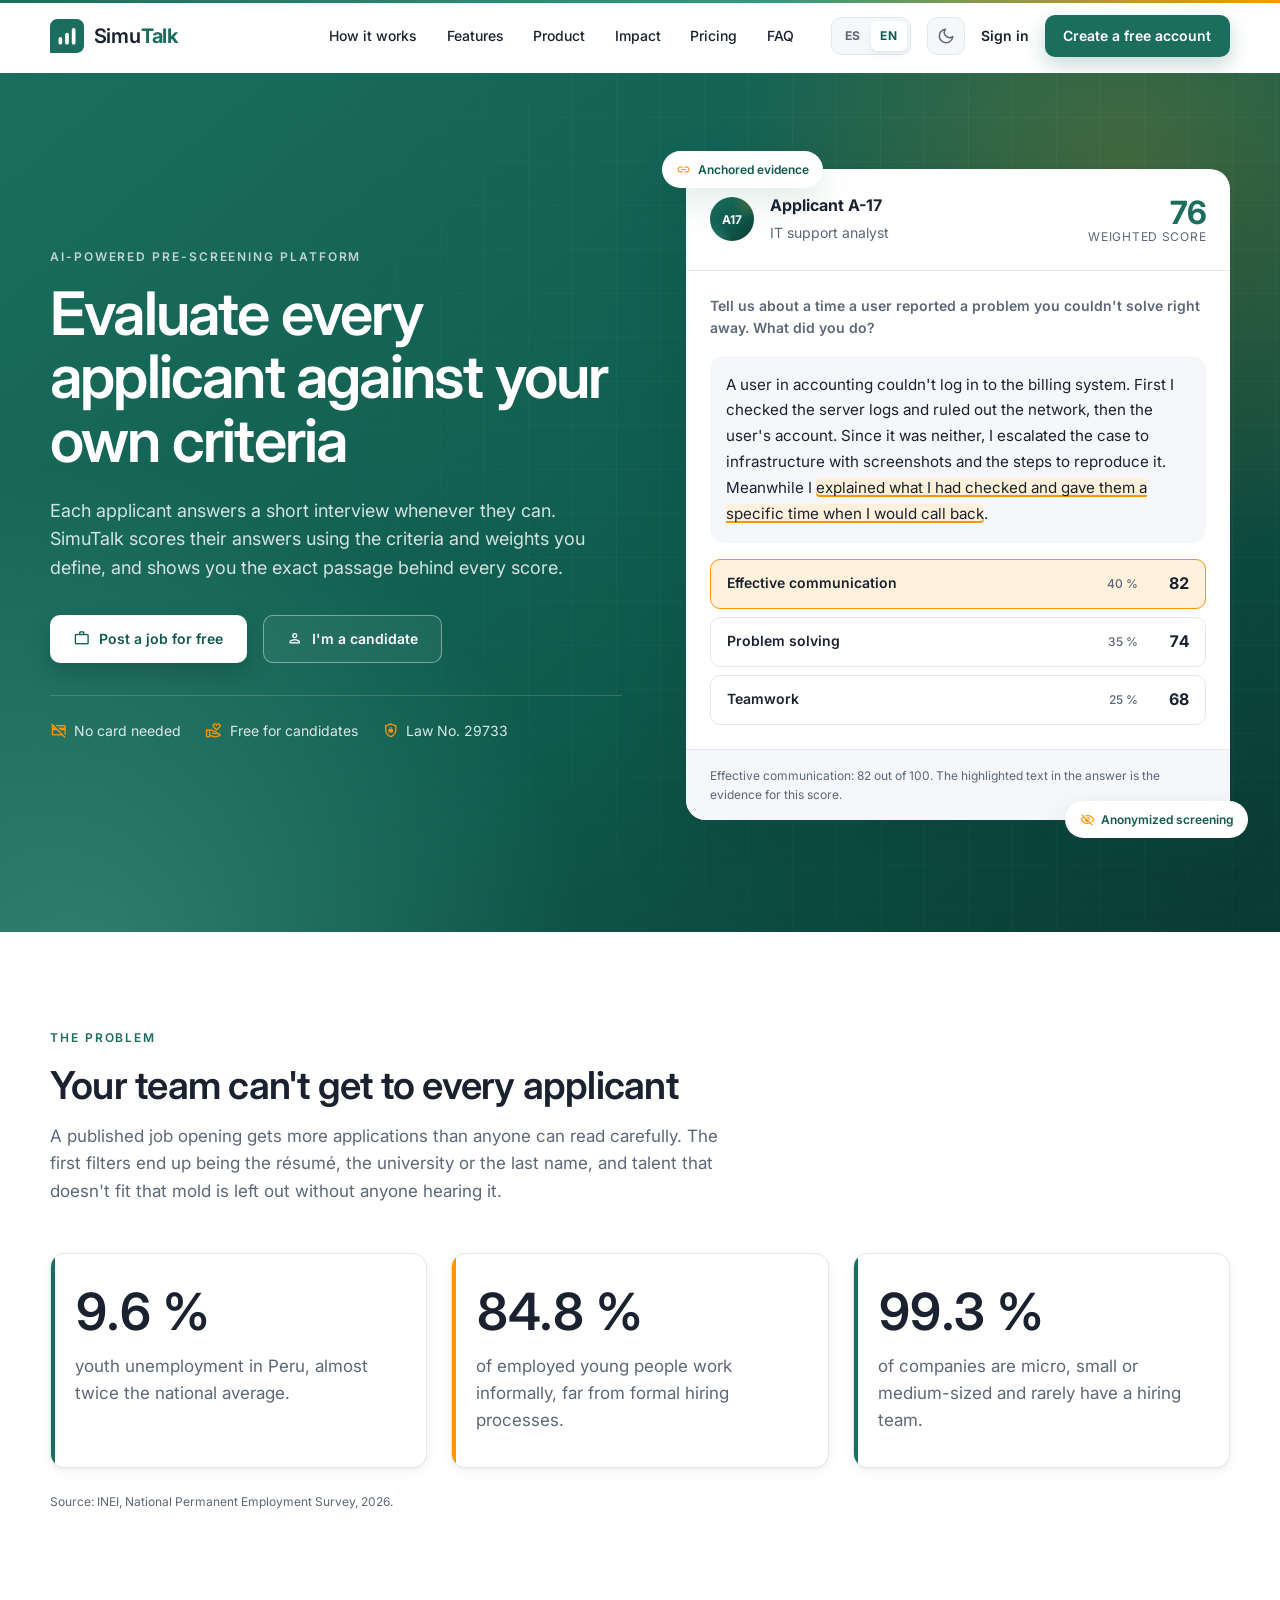
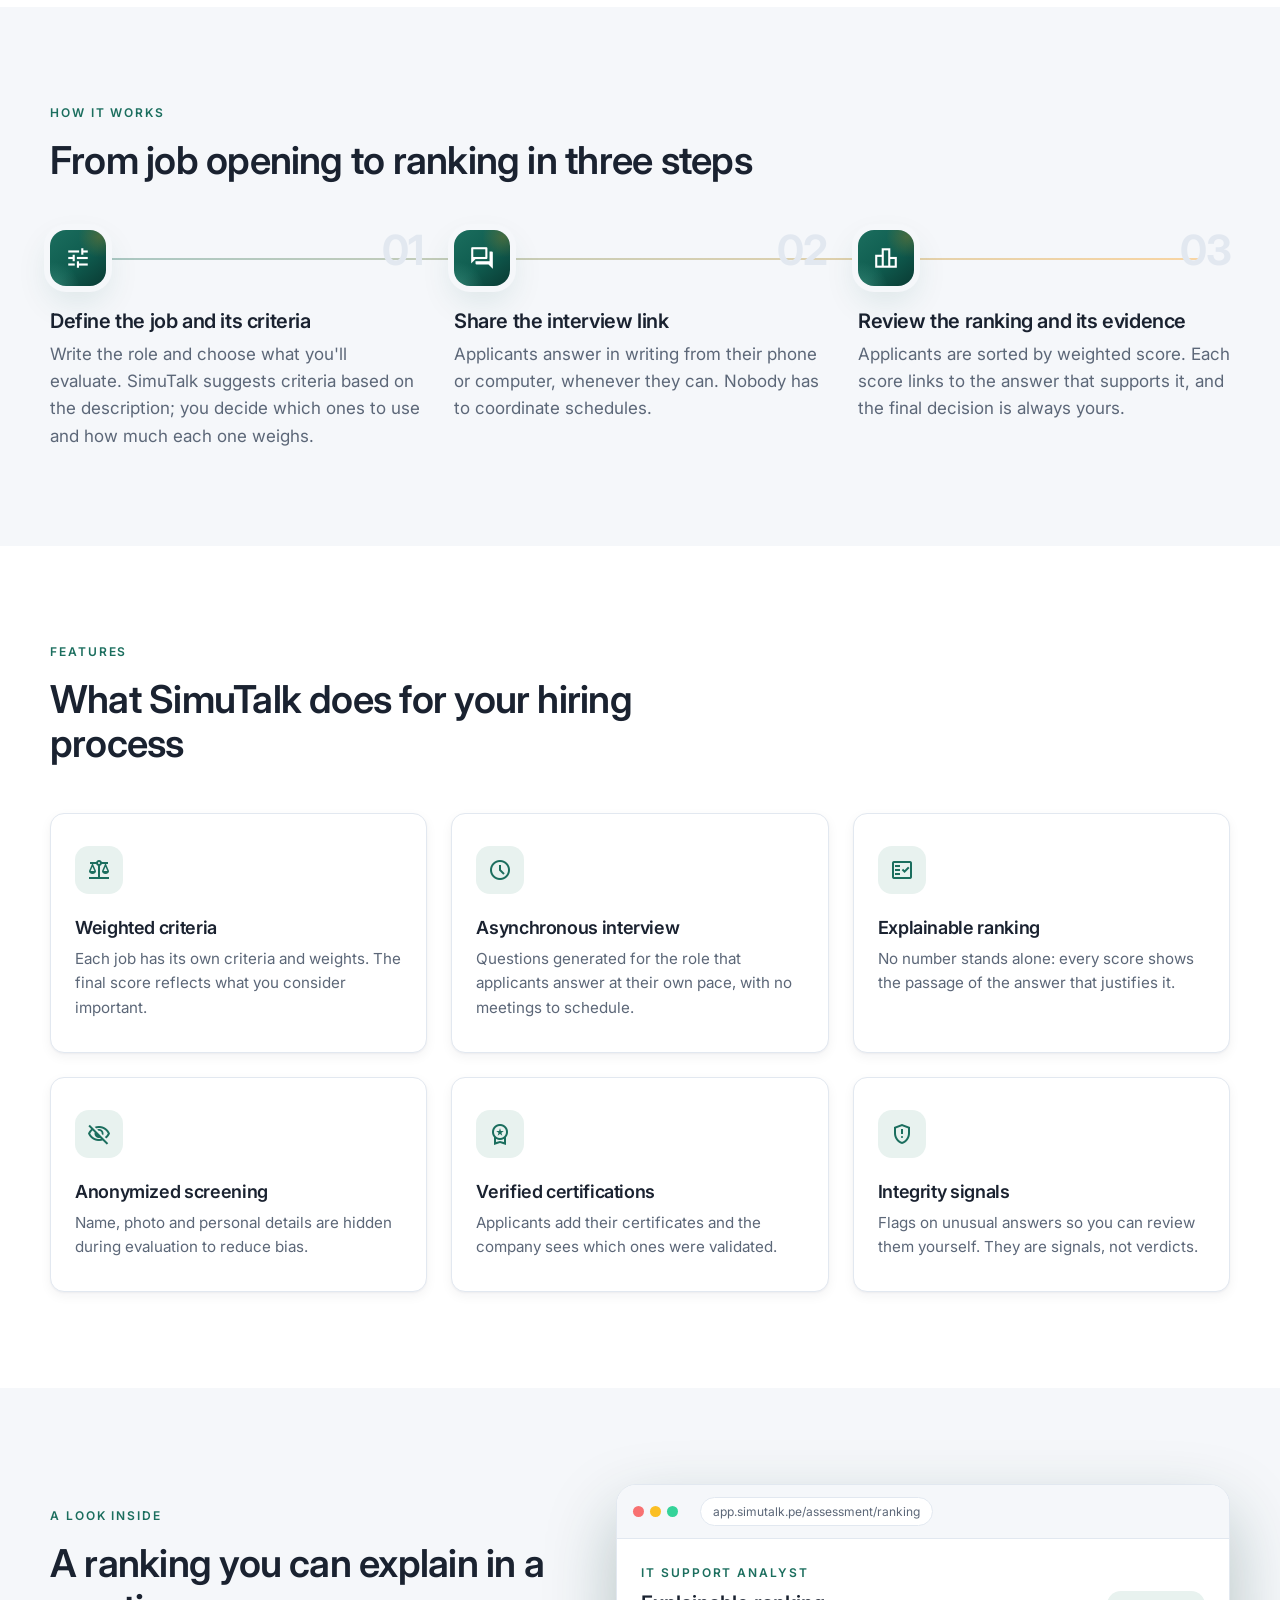
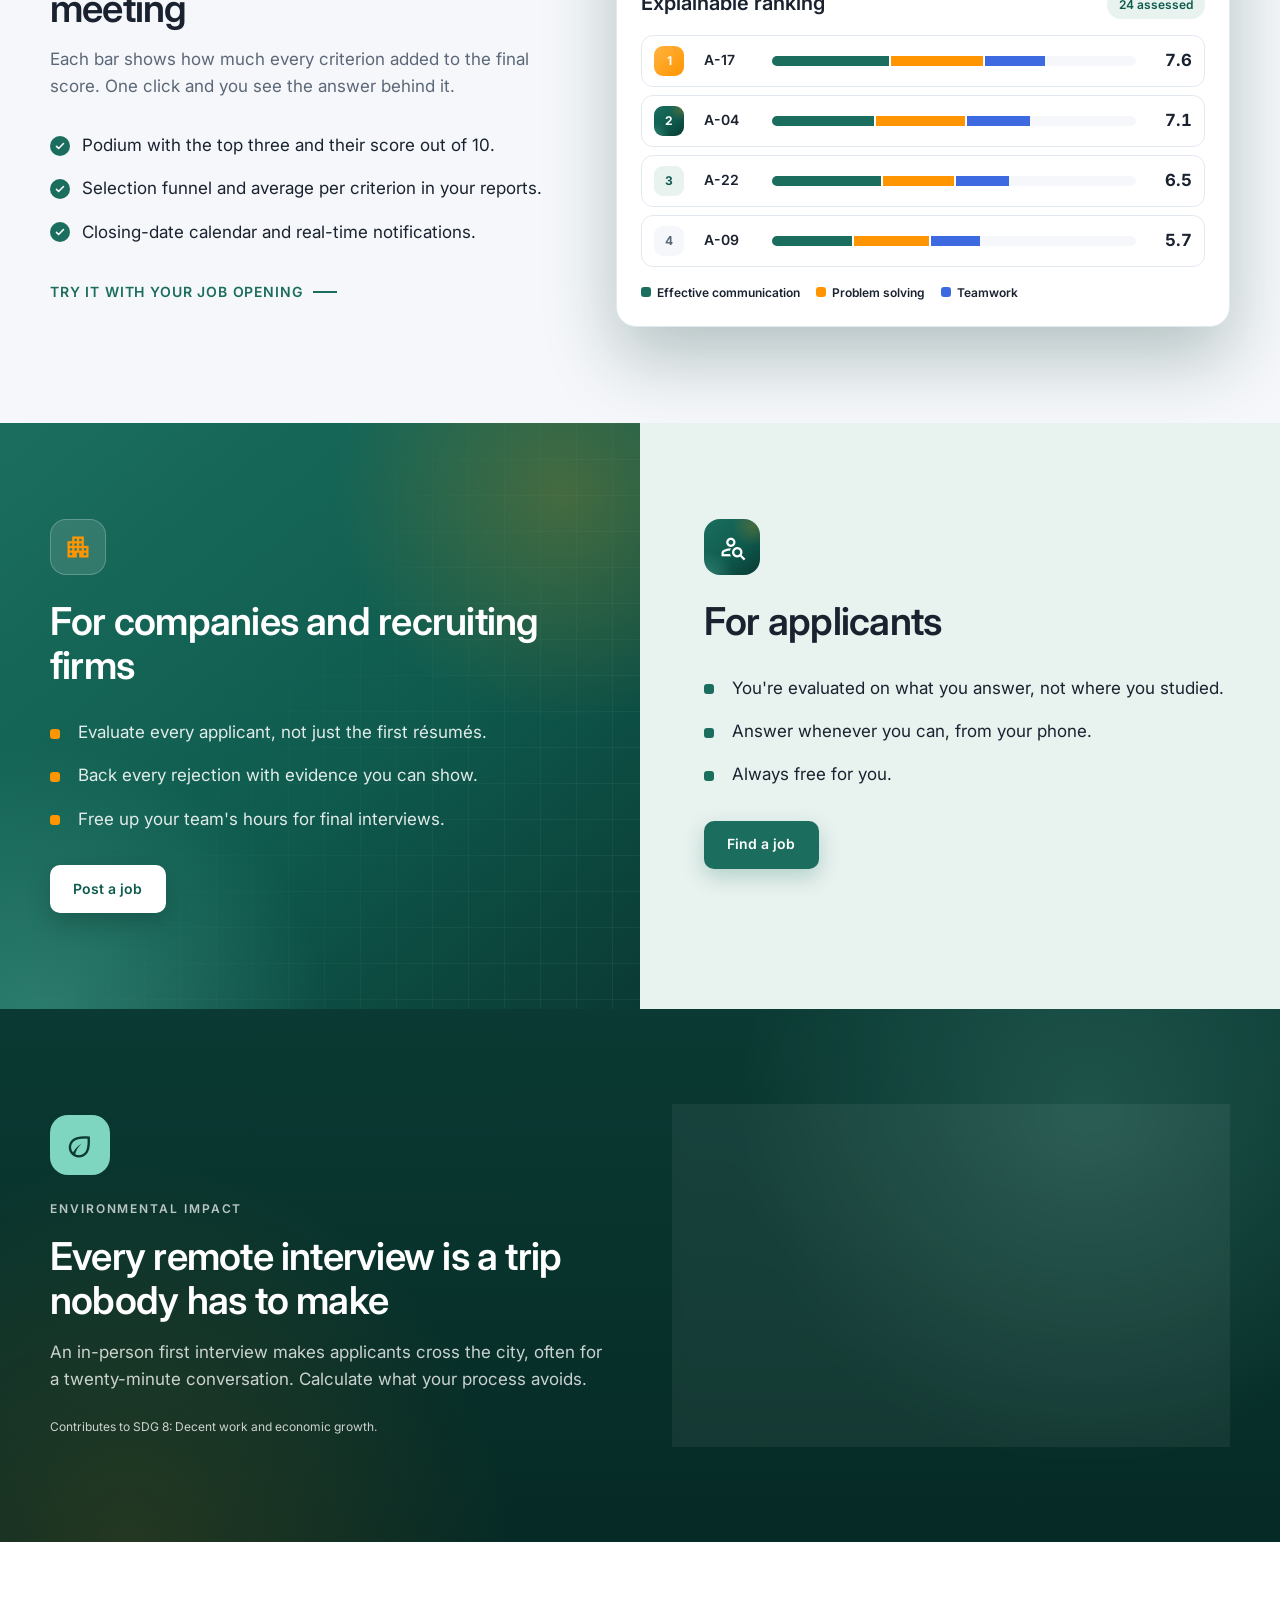
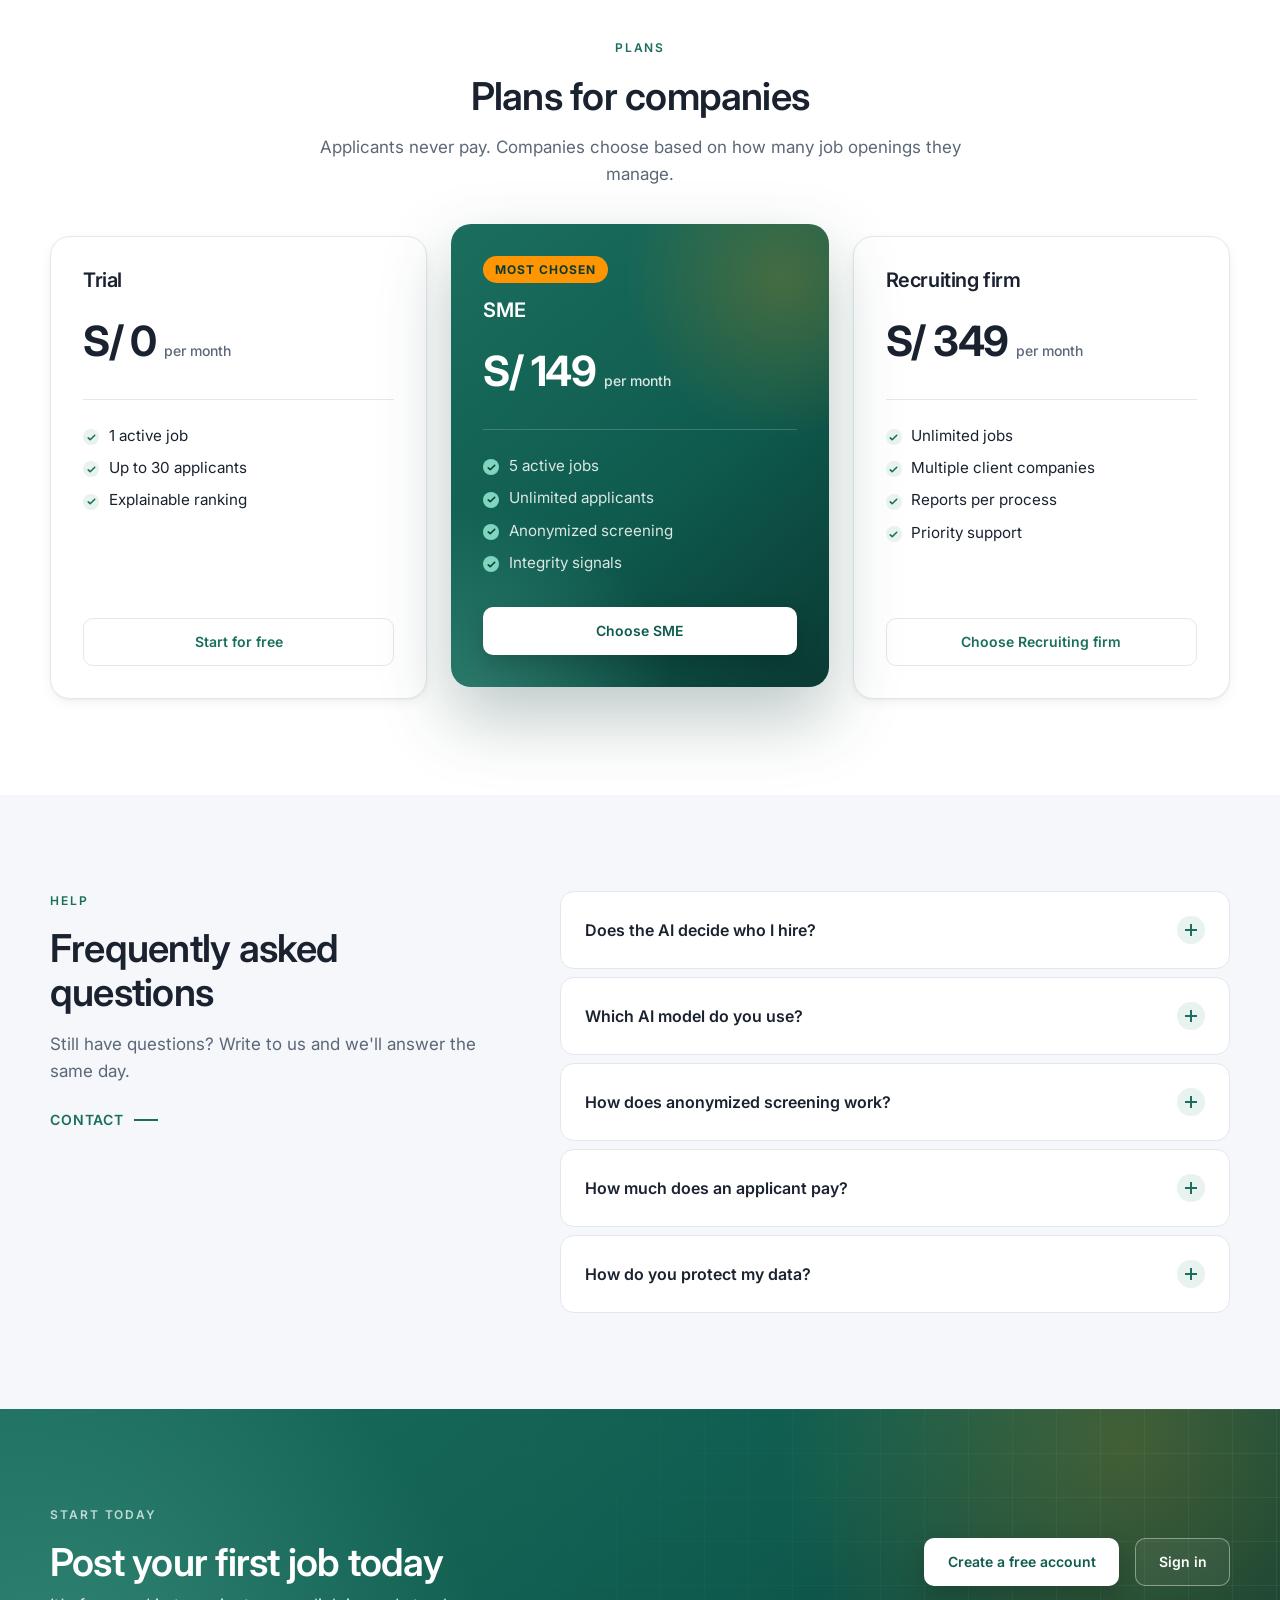
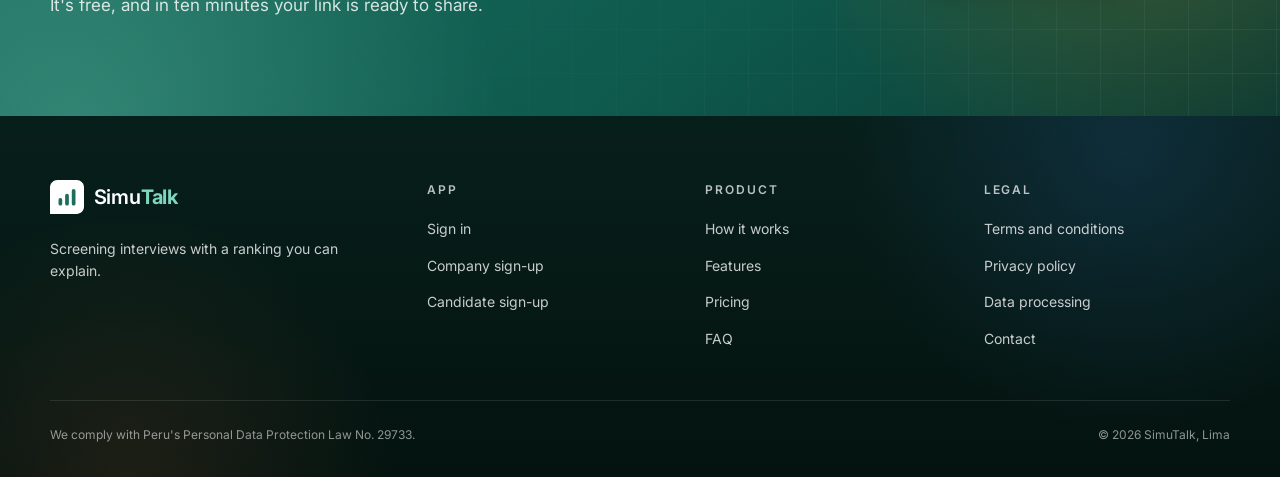
==== commit 11bf5d62: "feat(landing): add dark mode toggle" ====
--- a/index.html
+++ b/index.html
@@ -21,6 +21,18 @@
       href="https://fonts.googleapis.com/css2?family=Material+Symbols+Outlined:opsz,wght,FILL,GRAD@24,400,0,0&display=block"
       rel="stylesheet"
     />
+        <script>
+      
+      (function () {
+        try {
+          if (localStorage.getItem("simutalk.tema") === "oscuro") {
+            document.documentElement.dataset.tema = "oscuro";
+          }
+        } catch (e) {
+          
+        }
+      })();
+    </script>
     <link rel="stylesheet" href="css/styles.css" />
   </head>
   <body>
@@ -59,6 +71,7 @@
             <li><a href="#planes" data-i18n="nav.pricing">Planes</a></li>
             <li><a href="#preguntas" data-i18n="nav.faq">Preguntas</a></li>
           </ul>
+
         </nav>
 
         <div class="acciones" id="acciones">
@@ -66,6 +79,21 @@
             <button type="button" data-lang="es" aria-pressed="true" lang="es">ES</button>
             <button type="button" data-lang="en" aria-pressed="false" lang="en">EN</button>
           </div>
+          <button
+            class="boton-tema"
+            id="boton-tema"
+            type="button"
+            aria-label="Cambiar a modo oscuro"
+            title="Cambiar a modo oscuro"
+          >
+            <svg class="icono-luna" viewBox="0 0 24 24" width="18" height="18" fill="none" stroke="currentColor" stroke-width="2" stroke-linecap="round" stroke-linejoin="round" aria-hidden="true">
+              <path d="M21 12.79A9 9 0 1 1 11.21 3 7 7 0 0 0 21 12.79z" />
+            </svg>
+            <svg class="icono-sol" viewBox="0 0 24 24" width="18" height="18" fill="none" stroke="currentColor" stroke-width="2" stroke-linecap="round" stroke-linejoin="round" aria-hidden="true">
+              <circle cx="12" cy="12" r="4" />
+              <path d="M12 2v2M12 20v2M4.93 4.93l1.41 1.41M17.66 17.66l1.41 1.41M2 12h2M20 12h2M4.93 19.07l1.41-1.41M17.66 6.34l1.41-1.41" />
+            </svg>
+          </button>
           <a class="enlace-sesion" href="#" data-app="login" data-i18n="cta.login">Iniciar sesión</a>
           <a class="boton boton-primario" href="#" data-app="registerCompany" data-i18n="cta.register">Crear cuenta gratis</a>
         </div>
--- a/css/styles.css
+++ b/css/styles.css
@@ -59,8 +59,29 @@
   /* Movimiento: lento y suave, sin rebotes */
   --curva: cubic-bezier(0.22, 1, 0.36, 1);
   --dur: 0.33s;
-}
-
+  
+  /* Superficies: en el tema claro son blancas; el tema oscuro las redefine */
+  --fondo: var(--blanco); /* fondo de la página */
+  --superficie: var(--blanco); /* tarjetas y contenedores */
+}
+
+/* ---------- Tema oscuro: mismas variables, otros valores ---------- */
+:root[data-tema="oscuro"] {
+  color-scheme: dark; /* barras de scroll y controles nativos también oscuros */
+
+  --fondo: #0b1513;
+  --superficie: #152522;
+  --papel: #101d1a;
+  --bruma: #17322c;
+  --tinta: #e8f0ee;
+  --pizarra: #9fb1ac;
+  --borde: #263a35;
+  --ambar-tinte: #3b2d15;
+
+  --sombra-s: 0 1px 2px rgba(0, 0, 0, 0.3), 0 4px 12px rgba(0, 0, 0, 0.25);
+  --sombra-m: 0 14px 34px rgba(0, 0, 0, 0.4);
+  --sombra-l: 0 30px 70px rgba(0, 0, 0, 0.5);
+}
 /* ---------- Base ---------- */
 *,
 *::before,
@@ -384,7 +405,65 @@
   color: var(--pino-oscuro);
   box-shadow: var(--sombra-s);
 }
-
+/* Botón de tema: la luna y el sol ocupan la misma celda y se intercambian */
+.boton-tema {
+  flex-shrink: 0;
+  display: inline-grid;
+  place-items: center;
+  width: 38px;
+  height: 38px;
+  padding: 0;
+  border: 1px solid var(--borde);
+  border-radius: var(--radio-s);
+  color: var(--pizarra);
+  background: var(--papel);
+  cursor: pointer;
+  transition:
+    background-color var(--dur) var(--curva),
+    border-color var(--dur) var(--curva),
+    color var(--dur) var(--curva),
+    transform var(--dur) var(--curva);
+}
+
+.boton-tema:hover {
+  color: var(--pino-oscuro);
+  border-color: var(--pino);
+  background: var(--bruma);
+}
+
+.boton-tema:active {
+  transform: scale(0.94);
+}
+
+.boton-tema svg {
+  grid-area: 1 / 1;
+  transition: opacity var(--dur) var(--curva), transform 0.5s var(--curva);
+}
+
+/* Tema claro: se ve la luna (invita a pasar a oscuro) */
+.icono-sol {
+  opacity: 0;
+  transform: rotate(-90deg) scale(0.5);
+}
+
+/* Tema oscuro: se ve el sol (invita a volver a claro) */
+[data-tema="oscuro"] .icono-luna {
+  opacity: 0;
+  transform: rotate(90deg) scale(0.5);
+}
+
+[data-tema="oscuro"] .icono-sol {
+  opacity: 1;
+  transform: none;
+}
+
+/* En tablet y celular, un área de toque más cómoda */
+@media (max-width: 980px) {
+  .boton-tema {
+    width: 44px;
+    height: 44px;
+  }
+}
 .enlace-sesion {
   font-size: var(--t-sm);
   font-weight: 600;
@@ -1887,3 +1966,111 @@
     transform: none !important;
   }
 }
+
+/* Fondo de la página y encabezado */
+:where([data-tema="oscuro"]) body {
+  background: var(--fondo);
+}
+
+:where([data-tema="oscuro"]) .encabezado {
+  background: rgba(11, 21, 19, 0.82);
+}
+
+:where([data-tema="oscuro"]) .encabezado.con-scroll {
+  box-shadow: 0 6px 20px rgba(0, 0, 0, 0.35);
+}
+
+/* Tarjetas y contenedores que eran blancos */
+:where([data-tema="oscuro"]) .evidencia,
+:where([data-tema="oscuro"]) .criterio,
+:where([data-tema="oscuro"]) .flotante,
+:where([data-tema="oscuro"]) .cifra,
+:where([data-tema="oscuro"]) .tarjeta,
+:where([data-tema="oscuro"]) .ventana,
+:where([data-tema="oscuro"]) .ventana-barra span,
+:where([data-tema="oscuro"]) .pregunta-item,
+:where([data-tema="oscuro"]) .boton-menu,
+:where([data-tema="oscuro"]) .boton-secundario {
+  background: var(--superficie);
+}
+
+/* Textos y enlaces que eran verde pino: sobre fondo oscuro pasan a menta */
+:where([data-tema="oscuro"]) a,
+:where([data-tema="oscuro"]) .kicker:not(.kicker-claro),
+:where([data-tema="oscuro"]) .marca strong,
+:where([data-tema="oscuro"]) .puntaje-total b,
+:where([data-tema="oscuro"]) .enlace-flecha,
+:where([data-tema="oscuro"]) .enlace-sesion:hover,
+:where([data-tema="oscuro"]) .icono,
+:where([data-tema="oscuro"]) .boton-secundario,
+:where([data-tema="oscuro"]) .navegacion a:hover,
+:where([data-tema="oscuro"]) .boton-tema:hover,
+:where([data-tema="oscuro"]) .idioma button[aria-pressed="true"],
+:where([data-tema="oscuro"]) .flotante,
+:where([data-tema="oscuro"]) .vp-chip,
+:where([data-tema="oscuro"]) .vp-pos-3 {
+  color: var(--menta);
+}
+
+/* Selector ES | EN: la opción activa */
+:where([data-tema="oscuro"]) .idioma button[aria-pressed="true"] {
+  background: var(--superficie);
+}
+
+/* El botón blanco del hero se queda blanco también al pasar el mouse */
+:where([data-tema="oscuro"]) .boton-blanco:hover {
+  background: #e8f2ef;
+}
+
+/* Ranking: separador entre segmentos y colores un poco más vivos */
+:where([data-tema="oscuro"]) .vp-barra i + i {
+  box-shadow: inset 2px 0 0 var(--superficie);
+}
+
+:where([data-tema="oscuro"]) .vp-barra i,
+:where([data-tema="oscuro"]) .vp-leyenda i {
+  filter: brightness(1.3);
+}
+
+/* Ícono + de preguntas frecuentes y checks de los planes: en menta */
+:where([data-tema="oscuro"]) .pregunta-item button::after {
+  background:
+    linear-gradient(var(--menta), var(--menta)) center / 12px 2px no-repeat,
+    linear-gradient(var(--menta), var(--menta)) center / 2px 12px no-repeat,
+    var(--bruma);
+}
+
+:where([data-tema="oscuro"]) .plan:not(.plan-destacado) li::before {
+  background:
+    url("data:image/svg+xml,%3Csvg xmlns='http://www.w3.org/2000/svg' viewBox='0 0 20 20'%3E%3Cpath d='M5 10.5l3 3 7-7' fill='none' stroke='%237fd6c0' stroke-width='2.4' stroke-linecap='round' stroke-linejoin='round'/%3E%3C/svg%3E")
+      center / 80% no-repeat,
+    var(--bruma);
+}
+
+/* Página legal y pie de página */
+:where([data-tema="oscuro"]) .legal p,
+:where([data-tema="oscuro"]) .legal li {
+  color: #c9d6d2;
+}
+
+:where([data-tema="oscuro"]) .pie {
+  border-top: 1px solid var(--borde);
+}
+
+/* Animación suave al cambiar de tema.
+   JavaScript pone la clase "tema-transicion" en <html> solo durante ~0.4 s. */
+@media (prefers-reduced-motion: no-preference) {
+  html.tema-transicion,
+  html.tema-transicion *,
+  html.tema-transicion *::before,
+  html.tema-transicion *::after {
+    transition:
+      background-color 0.35s var(--curva),
+      color 0.35s var(--curva),
+      border-color 0.35s var(--curva),
+      box-shadow 0.35s var(--curva),
+      opacity 0.35s var(--curva),
+      transform 0.35s var(--curva) !important;
+  }
+}
+
